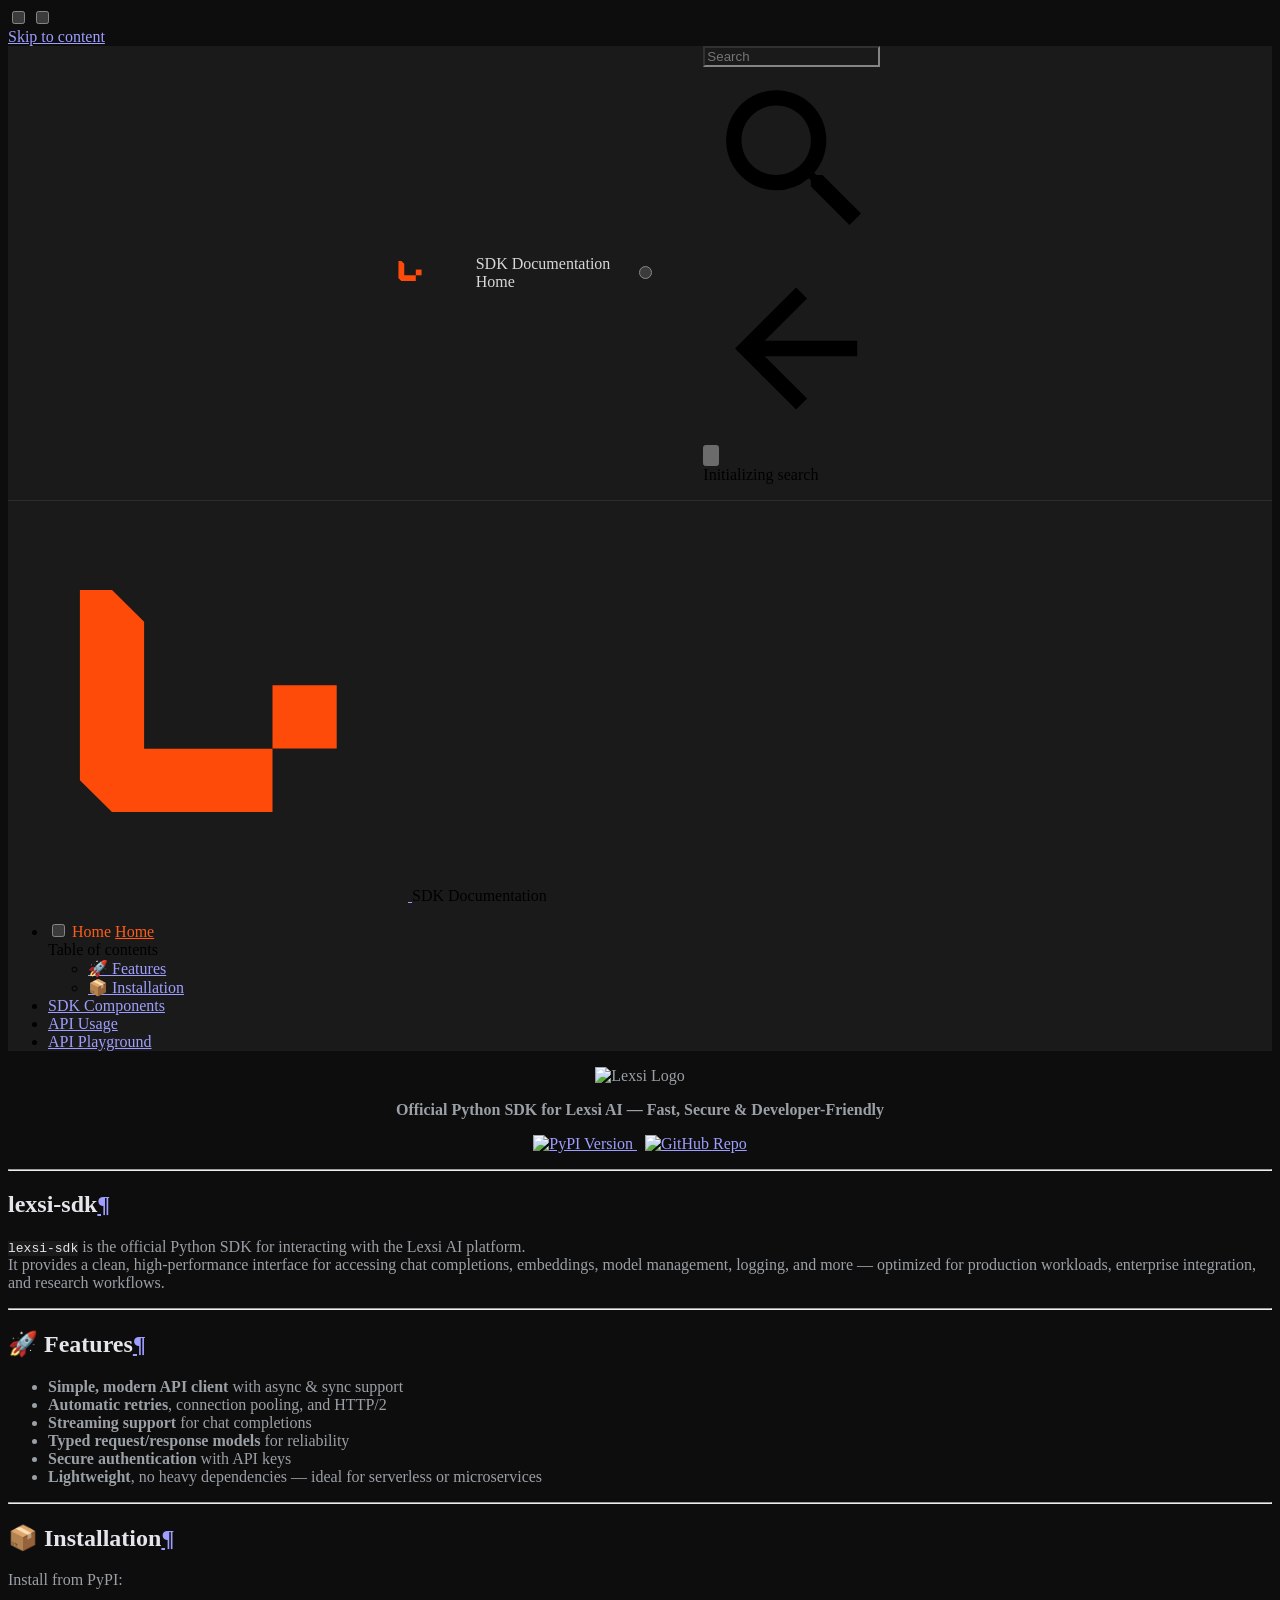
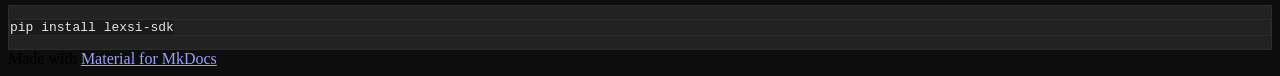
==== index.html @ b09aded4 "deploy: 6aee8a843c825af6dc0a8e0f4535107d113c75fb" ====
<!doctype html>
<html lang="en" class="no-js">
  <head>
    
      <meta charset="utf-8">
      <meta name="viewport" content="width=device-width,initial-scale=1">
      
      
      
        <link rel="canonical" href="https://sdk.lexsi.ai/">
      
      
      
        <link rel="next" href="sdk/">
      
      
        
      
      
      <link rel="icon" href="assets/LexsiLogo.svg">
      <meta name="generator" content="mkdocs-1.6.1, mkdocs-material-9.7.0">
    
    
      
        <title>SDK Documentation</title>
      
    
    
      <link rel="stylesheet" href="assets/stylesheets/main.618322db.min.css">
      
        
        <link rel="stylesheet" href="assets/stylesheets/palette.ab4e12ef.min.css">
      
      


    
    
      
    
    
      
        
        
        <link rel="preconnect" href="https://fonts.gstatic.com" crossorigin>
        <link rel="stylesheet" href="https://fonts.googleapis.com/css?family=Roboto:300,300i,400,400i,700,700i%7CRoboto+Mono:400,400i,700,700i&display=fallback">
        <style>:root{--md-text-font:"Roboto";--md-code-font:"Roboto Mono"}</style>
      
    
    
      <link rel="stylesheet" href="assets/_mkdocstrings.css">
    
      <link rel="stylesheet" href="styles/overrides.css">
    
    <script>__md_scope=new URL(".",location),__md_hash=e=>[...e].reduce(((e,_)=>(e<<5)-e+_.charCodeAt(0)),0),__md_get=(e,_=localStorage,t=__md_scope)=>JSON.parse(_.getItem(t.pathname+"."+e)),__md_set=(e,_,t=localStorage,a=__md_scope)=>{try{t.setItem(a.pathname+"."+e,JSON.stringify(_))}catch(e){}}</script>
    
      

    
    
  </head>
  
  
    
    
      
    
    
    
    
    <body dir="ltr" data-md-color-scheme="slate" data-md-color-primary="custom" data-md-color-accent="custom">
  
    
    <input class="md-toggle" data-md-toggle="drawer" type="checkbox" id="__drawer" autocomplete="off">
    <input class="md-toggle" data-md-toggle="search" type="checkbox" id="__search" autocomplete="off">
    <label class="md-overlay" for="__drawer"></label>
    <div data-md-component="skip">
      
        
        <a href="#lexsi-sdk" class="md-skip">
          Skip to content
        </a>
      
    </div>
    <div data-md-component="announce">
      
    </div>
    
    
      

  

<header class="md-header md-header--shadow" data-md-component="header">
  <nav class="md-header__inner md-grid" aria-label="Header">
    <a href="." title="SDK Documentation" class="md-header__button md-logo" aria-label="SDK Documentation" data-md-component="logo">
      
  <img src="assets/LexsiLogo.svg" alt="logo">

    </a>
    <label class="md-header__button md-icon" for="__drawer">
      
      <svg xmlns="http://www.w3.org/2000/svg" viewBox="0 0 24 24"><path d="M3 6h18v2H3zm0 5h18v2H3zm0 5h18v2H3z"/></svg>
    </label>
    <div class="md-header__title" data-md-component="header-title">
      <div class="md-header__ellipsis">
        <div class="md-header__topic">
          <span class="md-ellipsis">
            SDK Documentation
          </span>
        </div>
        <div class="md-header__topic" data-md-component="header-topic">
          <span class="md-ellipsis">
            
              Home
            
          </span>
        </div>
      </div>
    </div>
    
      
        <form class="md-header__option" data-md-component="palette">
  
    
    
    
    <input class="md-option" data-md-color-media="" data-md-color-scheme="slate" data-md-color-primary="custom" data-md-color-accent="custom"  aria-hidden="true"  type="radio" name="__palette" id="__palette_0">
    
  
</form>
      
    
    
      <script>var palette=__md_get("__palette");if(palette&&palette.color){if("(prefers-color-scheme)"===palette.color.media){var media=matchMedia("(prefers-color-scheme: light)"),input=document.querySelector(media.matches?"[data-md-color-media='(prefers-color-scheme: light)']":"[data-md-color-media='(prefers-color-scheme: dark)']");palette.color.media=input.getAttribute("data-md-color-media"),palette.color.scheme=input.getAttribute("data-md-color-scheme"),palette.color.primary=input.getAttribute("data-md-color-primary"),palette.color.accent=input.getAttribute("data-md-color-accent")}for(var[key,value]of Object.entries(palette.color))document.body.setAttribute("data-md-color-"+key,value)}</script>
    
    
    
      
      
        <label class="md-header__button md-icon" for="__search">
          
          <svg xmlns="http://www.w3.org/2000/svg" viewBox="0 0 24 24"><path d="M9.5 3A6.5 6.5 0 0 1 16 9.5c0 1.61-.59 3.09-1.56 4.23l.27.27h.79l5 5-1.5 1.5-5-5v-.79l-.27-.27A6.52 6.52 0 0 1 9.5 16 6.5 6.5 0 0 1 3 9.5 6.5 6.5 0 0 1 9.5 3m0 2C7 5 5 7 5 9.5S7 14 9.5 14 14 12 14 9.5 12 5 9.5 5"/></svg>
        </label>
        <div class="md-search" data-md-component="search" role="dialog">
  <label class="md-search__overlay" for="__search"></label>
  <div class="md-search__inner" role="search">
    <form class="md-search__form" name="search">
      <input type="text" class="md-search__input" name="query" aria-label="Search" placeholder="Search" autocapitalize="off" autocorrect="off" autocomplete="off" spellcheck="false" data-md-component="search-query" required>
      <label class="md-search__icon md-icon" for="__search">
        
        <svg xmlns="http://www.w3.org/2000/svg" viewBox="0 0 24 24"><path d="M9.5 3A6.5 6.5 0 0 1 16 9.5c0 1.61-.59 3.09-1.56 4.23l.27.27h.79l5 5-1.5 1.5-5-5v-.79l-.27-.27A6.52 6.52 0 0 1 9.5 16 6.5 6.5 0 0 1 3 9.5 6.5 6.5 0 0 1 9.5 3m0 2C7 5 5 7 5 9.5S7 14 9.5 14 14 12 14 9.5 12 5 9.5 5"/></svg>
        
        <svg xmlns="http://www.w3.org/2000/svg" viewBox="0 0 24 24"><path d="M20 11v2H8l5.5 5.5-1.42 1.42L4.16 12l7.92-7.92L13.5 5.5 8 11z"/></svg>
      </label>
      <nav class="md-search__options" aria-label="Search">
        
        <button type="reset" class="md-search__icon md-icon" title="Clear" aria-label="Clear" tabindex="-1">
          
          <svg xmlns="http://www.w3.org/2000/svg" viewBox="0 0 24 24"><path d="M19 6.41 17.59 5 12 10.59 6.41 5 5 6.41 10.59 12 5 17.59 6.41 19 12 13.41 17.59 19 19 17.59 13.41 12z"/></svg>
        </button>
      </nav>
      
    </form>
    <div class="md-search__output">
      <div class="md-search__scrollwrap" tabindex="0" data-md-scrollfix>
        <div class="md-search-result" data-md-component="search-result">
          <div class="md-search-result__meta">
            Initializing search
          </div>
          <ol class="md-search-result__list" role="presentation"></ol>
        </div>
      </div>
    </div>
  </div>
</div>
      
    
    
  </nav>
  
</header>
    
    <div class="md-container" data-md-component="container">
      
      
        
          
        
      
      <main class="md-main" data-md-component="main">
        <div class="md-main__inner md-grid">
          
            
              
              <div class="md-sidebar md-sidebar--primary" data-md-component="sidebar" data-md-type="navigation" >
                <div class="md-sidebar__scrollwrap">
                  <div class="md-sidebar__inner">
                    



  

<nav class="md-nav md-nav--primary md-nav--integrated" aria-label="Navigation" data-md-level="0">
  <label class="md-nav__title" for="__drawer">
    <a href="." title="SDK Documentation" class="md-nav__button md-logo" aria-label="SDK Documentation" data-md-component="logo">
      
  <img src="assets/LexsiLogo.svg" alt="logo">

    </a>
    SDK Documentation
  </label>
  
  <ul class="md-nav__list" data-md-scrollfix>
    
      
      
  
  
    
  
  
  
    <li class="md-nav__item md-nav__item--active">
      
      <input class="md-nav__toggle md-toggle" type="checkbox" id="__toc">
      
      
        
      
      
        <label class="md-nav__link md-nav__link--active" for="__toc">
          
  
  
  <span class="md-ellipsis">
    
  
    Home
  

    
  </span>
  
  

          <span class="md-nav__icon md-icon"></span>
        </label>
      
      <a href="." class="md-nav__link md-nav__link--active">
        
  
  
  <span class="md-ellipsis">
    
  
    Home
  

    
  </span>
  
  

      </a>
      
        

<nav class="md-nav md-nav--secondary" aria-label="Table of contents">
  
  
  
    
  
  
    <label class="md-nav__title" for="__toc">
      <span class="md-nav__icon md-icon"></span>
      Table of contents
    </label>
    <ul class="md-nav__list" data-md-component="toc" data-md-scrollfix>
      
        <li class="md-nav__item">
  <a href="#features" class="md-nav__link">
    <span class="md-ellipsis">
      
        🚀 Features
      
    </span>
  </a>
  
</li>
      
        <li class="md-nav__item">
  <a href="#installation" class="md-nav__link">
    <span class="md-ellipsis">
      
        📦 Installation
      
    </span>
  </a>
  
</li>
      
    </ul>
  
</nav>
      
    </li>
  

    
      
      
  
  
  
  
    <li class="md-nav__item">
      <a href="sdk/" class="md-nav__link">
        
  
  
  <span class="md-ellipsis">
    
  
    SDK Components
  

    
  </span>
  
  

      </a>
    </li>
  

    
      
      
  
  
  
  
    <li class="md-nav__item">
      <a href="api/" class="md-nav__link">
        
  
  
  <span class="md-ellipsis">
    
  
    API Usage
  

    
  </span>
  
  

      </a>
    </li>
  

    
      
      
  
  
  
  
    <li class="md-nav__item">
      <a href="redoc/" class="md-nav__link">
        
  
  
  <span class="md-ellipsis">
    
  
    API Playground
  

    
  </span>
  
  

      </a>
    </li>
  

    
  </ul>
</nav>
                  </div>
                </div>
              </div>
            
            
          
          
            <div class="md-content" data-md-component="content">
              
              <article class="md-content__inner md-typeset">
                
                  



<p align="center">
  <img src="https://console.lexsi.ai/branding/Lexsi%20Logo%20Dark%20Version.png" alt="Lexsi Logo" width="260"/>
</p>

<p align="center">
  <strong>Official Python SDK for Lexsi AI — Fast, Secure & Developer-Friendly</strong>
</p>

<p align="center">
  <a href="https://pypi.org/project/lexsi-sdk/">
    <img src="https://img.shields.io/pypi/v/lexsi-sdk.svg?color=blue&label=PyPI&style=flat-square" alt="PyPI Version">
  </a>
  &nbsp;
  <a href="https://github.com/lexsi-labs/lexsi-sdk">
    <img src="https://img.shields.io/badge/GitHub-Repository-black?style=flat-square&logo=github" alt="GitHub Repo">
  </a>
</p>

<hr />
<h1 id="lexsi-sdk"><strong>lexsi-sdk</strong><a class="headerlink" href="#lexsi-sdk" title="Permanent link">&para;</a></h1>
<p><code>lexsi-sdk</code> is the official Python SDK for interacting with the Lexsi AI platform.<br />
It provides a clean, high-performance interface for accessing chat completions, embeddings, model management, logging, and more — optimized for production workloads, enterprise integration, and research workflows.</p>
<hr />
<h2 id="features">🚀 <strong>Features</strong><a class="headerlink" href="#features" title="Permanent link">&para;</a></h2>
<ul>
<li><strong>Simple, modern API client</strong> with async &amp; sync support  </li>
<li><strong>Automatic retries</strong>, connection pooling, and HTTP/2  </li>
<li><strong>Streaming support</strong> for chat completions  </li>
<li><strong>Typed request/response models</strong> for reliability  </li>
<li><strong>Secure authentication</strong> with API keys  </li>
<li><strong>Lightweight</strong>, no heavy dependencies — ideal for serverless or microservices  </li>
</ul>
<hr />
<h2 id="installation">📦 <strong>Installation</strong><a class="headerlink" href="#installation" title="Permanent link">&para;</a></h2>
<p>Install from PyPI:</p>
<div class="highlight"><pre><span></span><code>pip<span class="w"> </span>install<span class="w"> </span>lexsi-sdk
</code></pre></div>












                
              </article>
            </div>
          
          
<script>var target=document.getElementById(location.hash.slice(1));target&&target.name&&(target.checked=target.name.startsWith("__tabbed_"))</script>
        </div>
        
          <button type="button" class="md-top md-icon" data-md-component="top" hidden>
  
  <svg xmlns="http://www.w3.org/2000/svg" viewBox="0 0 24 24"><path d="M13 20h-2V8l-5.5 5.5-1.42-1.42L12 4.16l7.92 7.92-1.42 1.42L13 8z"/></svg>
  Back to top
</button>
        
      </main>
      
        <footer class="md-footer">
  
  <div class="md-footer-meta md-typeset">
    <div class="md-footer-meta__inner md-grid">
      <div class="md-copyright">
  
  
    Made with
    <a href="https://squidfunk.github.io/mkdocs-material/" target="_blank" rel="noopener">
      Material for MkDocs
    </a>
  
</div>
      
    </div>
  </div>
</footer>
      
    </div>
    <div class="md-dialog" data-md-component="dialog">
      <div class="md-dialog__inner md-typeset"></div>
    </div>
    
    
    
      
      
      <script id="__config" type="application/json">{"annotate": null, "base": ".", "features": ["navigation.top", "navigation.sections", "navigation.expand", "navigation.prune", "navigation.tracking", "toc.integrate", "toc.follow", "content.code.copy"], "search": "assets/javascripts/workers/search.7a47a382.min.js", "tags": null, "translations": {"clipboard.copied": "Copied to clipboard", "clipboard.copy": "Copy to clipboard", "search.result.more.one": "1 more on this page", "search.result.more.other": "# more on this page", "search.result.none": "No matching documents", "search.result.one": "1 matching document", "search.result.other": "# matching documents", "search.result.placeholder": "Type to start searching", "search.result.term.missing": "Missing", "select.version": "Select version"}, "version": null}</script>
    
    
      <script src="assets/javascripts/bundle.e71a0d61.min.js"></script>
      
    
  </body>
</html>
---- assets/stylesheets/main.618322db.min.css ----
@charset "UTF-8";html{-webkit-text-size-adjust:none;-moz-text-size-adjust:none;text-size-adjust:none;box-sizing:border-box}*,:after,:before{box-sizing:inherit}@media (prefers-reduced-motion){*,:after,:before{transition:none!important}}body{margin:0}a,button,input,label{-webkit-tap-highlight-color:transparent}a{color:inherit;text-decoration:none}hr{border:0;box-sizing:initial;display:block;height:.05rem;overflow:visible;padding:0}small{font-size:80%}sub,sup{line-height:1em}img{border-style:none}table{border-collapse:initial;border-spacing:0}td,th{font-weight:400;vertical-align:top}button{background:#0000;border:0;font-family:inherit;font-size:inherit;margin:0;padding:0}input{border:0;outline:none}:root{--md-primary-fg-color:#4051b5;--md-primary-fg-color--light:#5d6cc0;--md-primary-fg-color--dark:#303fa1;--md-primary-bg-color:#fff;--md-primary-bg-color--light:#ffffffb3;--md-accent-fg-color:#526cfe;--md-accent-fg-color--transparent:#526cfe1a;--md-accent-bg-color:#fff;--md-accent-bg-color--light:#ffffffb3}[data-md-color-scheme=default]{color-scheme:light}[data-md-color-scheme=default] img[src$="#gh-dark-mode-only"],[data-md-color-scheme=default] img[src$="#only-dark"]{display:none}:root,[data-md-color-scheme=default]{--md-hue:225deg;--md-default-fg-color:#000000de;--md-default-fg-color--light:#0000008a;--md-default-fg-color--lighter:#00000052;--md-default-fg-color--lightest:#00000012;--md-default-bg-color:#fff;--md-default-bg-color--light:#ffffffb3;--md-default-bg-color--lighter:#ffffff4d;--md-default-bg-color--lightest:#ffffff1f;--md-code-fg-color:#36464e;--md-code-bg-color:#f5f5f5;--md-code-bg-color--light:#f5f5f5b3;--md-code-bg-color--lighter:#f5f5f54d;--md-code-hl-color:#4287ff;--md-code-hl-color--light:#4287ff1a;--md-code-hl-number-color:#d52a2a;--md-code-hl-special-color:#db1457;--md-code-hl-function-color:#a846b9;--md-code-hl-constant-color:#6e59d9;--md-code-hl-keyword-color:#3f6ec6;--md-code-hl-string-color:#1c7d4d;--md-code-hl-name-color:var(--md-code-fg-color);--md-code-hl-operator-color:var(--md-default-fg-color--light);--md-code-hl-punctuation-color:var(--md-default-fg-color--light);--md-code-hl-comment-color:var(--md-default-fg-color--light);--md-code-hl-generic-color:var(--md-default-fg-color--light);--md-code-hl-variable-color:var(--md-default-fg-color--light);--md-typeset-color:var(--md-default-fg-color);--md-typeset-a-color:var(--md-primary-fg-color);--md-typeset-del-color:#f5503d26;--md-typeset-ins-color:#0bd57026;--md-typeset-kbd-color:#fafafa;--md-typeset-kbd-accent-color:#fff;--md-typeset-kbd-border-color:#b8b8b8;--md-typeset-mark-color:#ffff0080;--md-typeset-table-color:#0000001f;--md-typeset-table-color--light:rgba(0,0,0,.035);--md-admonition-fg-color:var(--md-default-fg-color);--md-admonition-bg-color:var(--md-default-bg-color);--md-warning-fg-color:#000000de;--md-warning-bg-color:#ff9;--md-footer-fg-color:#fff;--md-footer-fg-color--light:#ffffffb3;--md-footer-fg-color--lighter:#ffffff73;--md-footer-bg-color:#000000de;--md-footer-bg-color--dark:#00000052;--md-shadow-z1:0 0.2rem 0.5rem #0000000d,0 0 0.05rem #0000001a;--md-shadow-z2:0 0.2rem 0.5rem #0000001a,0 0 0.05rem #00000040;--md-shadow-z3:0 0.2rem 0.5rem #0003,0 0 0.05rem #00000059}.md-icon svg{fill:currentcolor;display:block;height:1.2rem;width:1.2rem}body{-webkit-font-smoothing:antialiased;-moz-osx-font-smoothing:grayscale;--md-text-font-family:var(--md-text-font,_),-apple-system,BlinkMacSystemFont,Helvetica,Arial,sans-serif;--md-code-font-family:var(--md-code-font,_),SFMono-Regular,Consolas,Menlo,monospace}aside,body,input{font-feature-settings:"kern","liga";color:var(--md-typeset-color);font-family:var(--md-text-font-family)}code,kbd,pre{font-feature-settings:"kern";font-family:var(--md-code-font-family)}:root{--md-typeset-table-sort-icon:url('data:image/svg+xml;charset=utf-8,<svg xmlns="http://www.w3.org/2000/svg" viewBox="0 0 24 24"><path d="m18 21-4-4h3V7h-3l4-4 4 4h-3v10h3M2 19v-2h10v2M2 13v-2h7v2M2 7V5h4v2z"/></svg>');--md-typeset-table-sort-icon--asc:url('data:image/svg+xml;charset=utf-8,<svg xmlns="http://www.w3.org/2000/svg" viewBox="0 0 24 24"><path d="M19 17h3l-4 4-4-4h3V3h2M2 17h10v2H2M6 5v2H2V5m0 6h7v2H2z"/></svg>');--md-typeset-table-sort-icon--desc:url('data:image/svg+xml;charset=utf-8,<svg xmlns="http://www.w3.org/2000/svg" viewBox="0 0 24 24"><path d="M19 7h3l-4-4-4 4h3v14h2M2 17h10v2H2M6 5v2H2V5m0 6h7v2H2z"/></svg>')}.md-typeset{-webkit-print-color-adjust:exact;color-adjust:exact;font-size:.8rem;line-height:1.6;overflow-wrap:break-word}@media print{.md-typeset{font-size:.68rem}}.md-typeset blockquote,.md-typeset dl,.md-typeset figure,.md-typeset ol,.md-typeset pre,.md-typeset ul{margin-bottom:1em;margin-top:1em}.md-typeset h1{color:var(--md-default-fg-color--light);font-size:2em;line-height:1.3;margin:0 0 1.25em}.md-typeset h1,.md-typeset h2{font-weight:300;letter-spacing:-.01em}.md-typeset h2{font-size:1.5625em;line-height:1.4;margin:1.6em 0 .64em}.md-typeset h3{font-size:1.25em;font-weight:400;letter-spacing:-.01em;line-height:1.5;margin:1.6em 0 .8em}.md-typeset h2+h3{margin-top:.8em}.md-typeset h4{font-weight:700;letter-spacing:-.01em;margin:1em 0}.md-typeset h5,.md-typeset h6{color:var(--md-default-fg-color--light);font-size:.8em;font-weight:700;letter-spacing:-.01em;margin:1.25em 0}.md-typeset h5{text-transform:uppercase}.md-typeset h5 code{text-transform:none}.md-typeset hr{border-bottom:.05rem solid var(--md-default-fg-color--lightest);display:flow-root;margin:1.5em 0}.md-typeset a{color:var(--md-typeset-a-color);word-break:break-word}.md-typeset a,.md-typeset a:before{transition:color 125ms}.md-typeset a:focus,.md-typeset a:hover{color:var(--md-accent-fg-color)}.md-typeset a:focus code,.md-typeset a:hover code{background-color:var(--md-accent-fg-color--transparent);color:var(--md-accent-fg-color)}.md-typeset a code{color:var(--md-typeset-a-color)}.md-typeset a.focus-visible{outline-color:var(--md-accent-fg-color);outline-offset:.2rem}.md-typeset code,.md-typeset kbd,.md-typeset pre{color:var(--md-code-fg-color);direction:ltr;font-variant-ligatures:none;transition:background-color 125ms}@media print{.md-typeset code,.md-typeset kbd,.md-typeset pre{white-space:pre-wrap}}.md-typeset code{background-color:var(--md-code-bg-color);border-radius:.1rem;-webkit-box-decoration-break:clone;box-decoration-break:clone;font-size:.85em;padding:0 .2941176471em;transition:color 125ms,background-color 125ms;word-break:break-word}.md-typeset code:not(.focus-visible){-webkit-tap-highlight-color:transparent;outline:none}.md-typeset pre{display:flow-root;line-height:1.4;position:relative}.md-typeset pre>code{-webkit-box-decoration-break:slice;box-decoration-break:slice;box-shadow:none;display:block;margin:0;outline-color:var(--md-accent-fg-color);overflow:auto;padding:.7720588235em 1.1764705882em;scrollbar-color:var(--md-default-fg-color--lighter) #0000;scrollbar-width:thin;touch-action:auto;word-break:normal}.md-typeset pre>code:hover{scrollbar-color:var(--md-accent-fg-color) #0000}.md-typeset pre>code::-webkit-scrollbar{height:.2rem;width:.2rem}.md-typeset pre>code::-webkit-scrollbar-thumb{background-color:var(--md-default-fg-color--lighter)}.md-typeset pre>code::-webkit-scrollbar-thumb:hover{background-color:var(--md-accent-fg-color)}.md-typeset kbd{background-color:var(--md-typeset-kbd-color);border-radius:.1rem;box-shadow:0 .1rem 0 .05rem var(--md-typeset-kbd-border-color),0 .1rem 0 var(--md-typeset-kbd-border-color),0 -.1rem .2rem var(--md-typeset-kbd-accent-color) inset;color:var(--md-default-fg-color);display:inline-block;font-size:.75em;padding:0 .6666666667em;vertical-align:text-top;word-break:break-word}.md-typeset mark{background-color:var(--md-typeset-mark-color);-webkit-box-decoration-break:clone;box-decoration-break:clone;color:inherit;word-break:break-word}.md-typeset abbr{cursor:help;text-decoration:none}.md-typeset [data-preview],.md-typeset abbr{border-bottom:.05rem dotted var(--md-default-fg-color--light)}.md-typeset small{opacity:.75}[dir=ltr] .md-typeset sub,[dir=ltr] .md-typeset sup{margin-left:.078125em}[dir=rtl] .md-typeset sub,[dir=rtl] .md-typeset sup{margin-right:.078125em}[dir=ltr] .md-typeset blockquote{padding-left:.6rem}[dir=rtl] .md-typeset blockquote{padding-right:.6rem}[dir=ltr] .md-typeset blockquote{border-left:.2rem solid var(--md-default-fg-color--lighter)}[dir=rtl] .md-typeset blockquote{border-right:.2rem solid var(--md-default-fg-color--lighter)}.md-typeset blockquote{color:var(--md-default-fg-color--light);margin-left:0;margin-right:0}.md-typeset ul{list-style-type:disc}.md-typeset ul[type]{list-style-type:revert-layer}[dir=ltr] .md-typeset ol,[dir=ltr] .md-typeset ul{margin-left:.625em}[dir=rtl] .md-typeset ol,[dir=rtl] .md-typeset ul{margin-right:.625em}.md-typeset ol,.md-typeset ul{padding:0}.md-typeset ol:not([hidden]),.md-typeset ul:not([hidden]){display:flow-root}.md-typeset ol ol,.md-typeset ul ol{list-style-type:lower-alpha}.md-typeset ol ol ol,.md-typeset ul ol ol{list-style-type:lower-roman}.md-typeset ol ol ol ol,.md-typeset ul ol ol ol{list-style-type:upper-alpha}.md-typeset ol ol ol ol ol,.md-typeset ul ol ol ol ol{list-style-type:upper-roman}.md-typeset ol[type],.md-typeset ul[type]{list-style-type:revert-layer}[dir=ltr] .md-typeset ol li,[dir=ltr] .md-typeset ul li{margin-left:1.25em}[dir=rtl] .md-typeset ol li,[dir=rtl] .md-typeset ul li{margin-right:1.25em}.md-typeset ol li,.md-typeset ul li{margin-bottom:.5em}.md-typeset ol li blockquote,.md-typeset ol li p,.md-typeset ul li blockquote,.md-typeset ul li p{margin:.5em 0}.md-typeset ol li:last-child,.md-typeset ul li:last-child{margin-bottom:0}[dir=ltr] .md-typeset ol li ol,[dir=ltr] .md-typeset ol li ul,[dir=ltr] .md-typeset ul li ol,[dir=ltr] .md-typeset ul li ul{margin-left:.625em}[dir=rtl] .md-typeset ol li ol,[dir=rtl] .md-typeset ol li ul,[dir=rtl] .md-typeset ul li ol,[dir=rtl] .md-typeset ul li ul{margin-right:.625em}.md-typeset ol li ol,.md-typeset ol li ul,.md-typeset ul li ol,.md-typeset ul li ul{margin-bottom:.5em;margin-top:.5em}[dir=ltr] .md-typeset dd{margin-left:1.875em}[dir=rtl] .md-typeset dd{margin-right:1.875em}.md-typeset dd{margin-bottom:1.5em;margin-top:1em}.md-typeset img,.md-typeset svg,.md-typeset video{height:auto;max-width:100%}.md-typeset img[align=left]{margin:1em 1em 1em 0}.md-typeset img[align=right]{margin:1em 0 1em 1em}.md-typeset img[align]:only-child{margin-top:0}.md-typeset figure{display:flow-root;margin:1em auto;max-width:100%;text-align:center;width:fit-content}.md-typeset figure img{display:block;margin:0 auto}.md-typeset figcaption{font-style:italic;margin:1em auto;max-width:24rem}.md-typeset iframe{max-width:100%}.md-typeset table:not([class]){background-color:var(--md-default-bg-color);border:.05rem solid var(--md-typeset-table-color);border-radius:.1rem;display:inline-block;font-size:.64rem;max-width:100%;overflow:auto;touch-action:auto}@media print{.md-typeset table:not([class]){display:table}}.md-typeset table:not([class])+*{margin-top:1.5em}.md-typeset table:not([class]) td>:first-child,.md-typeset table:not([class]) th>:first-child{margin-top:0}.md-typeset table:not([class]) td>:last-child,.md-typeset table:not([class]) th>:last-child{margin-bottom:0}.md-typeset table:not([class]) td:not([align]),.md-typeset table:not([class]) th:not([align]){text-align:left}[dir=rtl] .md-typeset table:not([class]) td:not([align]),[dir=rtl] .md-typeset table:not([class]) th:not([align]){text-align:right}.md-typeset table:not([class]) th{font-weight:700;min-width:5rem;padding:.9375em 1.25em;vertical-align:top}.md-typeset table:not([class]) td{border-top:.05rem solid var(--md-typeset-table-color);padding:.9375em 1.25em;vertical-align:top}.md-typeset table:not([class]) tbody tr{transition:background-color 125ms}.md-typeset table:not([class]) tbody tr:hover{background-color:var(--md-typeset-table-color--light);box-shadow:0 .05rem 0 var(--md-default-bg-color) inset}.md-typeset table:not([class]) a{word-break:normal}.md-typeset table th[role=columnheader]{cursor:pointer}[dir=ltr] .md-typeset table th[role=columnheader]:after{margin-left:.5em}[dir=rtl] .md-typeset table th[role=columnheader]:after{margin-right:.5em}.md-typeset table th[role=columnheader]:after{content:"";display:inline-block;height:1.2em;-webkit-mask-image:var(--md-typeset-table-sort-icon);mask-image:var(--md-typeset-table-sort-icon);-webkit-mask-repeat:no-repeat;mask-repeat:no-repeat;-webkit-mask-size:contain;mask-size:contain;transition:background-color 125ms;vertical-align:text-bottom;width:1.2em}.md-typeset table th[role=columnheader]:hover:after{background-color:var(--md-default-fg-color--lighter)}.md-typeset table th[role=columnheader][aria-sort=ascending]:after{background-color:var(--md-default-fg-color--light);-webkit-mask-image:var(--md-typeset-table-sort-icon--asc);mask-image:var(--md-typeset-table-sort-icon--asc)}.md-typeset table th[role=columnheader][aria-sort=descending]:after{background-color:var(--md-default-fg-color--light);-webkit-mask-image:var(--md-typeset-table-sort-icon--desc);mask-image:var(--md-typeset-table-sort-icon--desc)}.md-typeset__scrollwrap{margin:1em -.8rem;overflow-x:auto;touch-action:auto}.md-typeset__table{display:inline-block;margin-bottom:.5em;padding:0 .8rem}@media print{.md-typeset__table{display:block}}html .md-typeset__table table{display:table;margin:0;overflow:hidden;width:100%}@media screen and (max-width:44.984375em){.md-content__inner>pre{margin:1em -.8rem}.md-content__inner>pre code{border-radius:0}}.md-typeset .md-author{border-radius:100%;display:block;flex-shrink:0;height:1.6rem;overflow:hidden;position:relative;transition:color 125ms,transform 125ms;width:1.6rem}.md-typeset .md-author img{display:block}.md-typeset .md-author--more{background:var(--md-default-fg-color--lightest);color:var(--md-default-fg-color--lighter);font-size:.6rem;font-weight:700;line-height:1.6rem;text-align:center}.md-typeset .md-author--long{height:2.4rem;width:2.4rem}.md-typeset a.md-author{transform:scale(1)}.md-typeset a.md-author img{border-radius:100%;filter:grayscale(100%) opacity(75%);transition:filter 125ms}.md-typeset a.md-author:focus,.md-typeset a.md-author:hover{transform:scale(1.1);z-index:1}.md-typeset a.md-author:focus img,.md-typeset a.md-author:hover img{filter:grayscale(0)}.md-banner{background-color:var(--md-footer-bg-color);color:var(--md-footer-fg-color);overflow:auto}@media print{.md-banner{display:none}}.md-banner--warning{background-color:var(--md-warning-bg-color);color:var(--md-warning-fg-color)}.md-banner__inner{font-size:.7rem;margin:.6rem auto;padding:0 .8rem}[dir=ltr] .md-banner__button{float:right}[dir=rtl] .md-banner__button{float:left}.md-banner__button{color:inherit;cursor:pointer;transition:opacity .25s}.no-js .md-banner__button{display:none}.md-banner__button:hover{opacity:.7}html{font-size:125%;height:100%;overflow-x:hidden}@media screen and (min-width:100em){html{font-size:137.5%}}@media screen and (min-width:125em){html{font-size:150%}}body{background-color:var(--md-default-bg-color);display:flex;flex-direction:column;font-size:.5rem;min-height:100%;position:relative;width:100%}@media print{body{display:block}}@media screen and (max-width:59.984375em){body[data-md-scrolllock]{position:fixed}}.md-grid{margin-left:auto;margin-right:auto;max-width:61rem}.md-container{display:flex;flex-direction:column;flex-grow:1}@media print{.md-container{display:block}}.md-main{flex-grow:1}.md-main__inner{display:flex;height:100%;margin-top:1.5rem}.md-ellipsis{overflow:hidden;text-overflow:ellipsis}.md-toggle{display:none}.md-option{height:0;opacity:0;position:absolute;width:0}.md-option:checked+label:not([hidden]){display:block}.md-option.focus-visible+label{outline-color:var(--md-accent-fg-color);outline-style:auto}.md-skip{background-color:var(--md-default-fg-color);border-radius:.1rem;color:var(--md-default-bg-color);font-size:.64rem;margin:.5rem;opacity:0;outline-color:var(--md-accent-fg-color);padding:.3rem .5rem;position:fixed;transform:translateY(.4rem);z-index:-1}.md-skip:focus{opacity:1;transform:translateY(0);transition:transform .25s cubic-bezier(.4,0,.2,1),opacity 175ms 75ms;z-index:10}@page{margin:25mm}:root{--md-clipboard-icon:url('data:image/svg+xml;charset=utf-8,<svg xmlns="http://www.w3.org/2000/svg" viewBox="0 0 24 24"><path d="M19 21H8V7h11m0-2H8a2 2 0 0 0-2 2v14a2 2 0 0 0 2 2h11a2 2 0 0 0 2-2V7a2 2 0 0 0-2-2m-3-4H4a2 2 0 0 0-2 2v14h2V3h12z"/></svg>')}.md-clipboard{border-radius:.1rem;color:var(--md-default-fg-color--lightest);cursor:pointer;height:1.5em;outline-color:var(--md-accent-fg-color);outline-offset:.1rem;transition:color .25s;width:1.5em;z-index:1}@media print{.md-clipboard{display:none}}.md-clipboard:not(.focus-visible){-webkit-tap-highlight-color:transparent;outline:none}:hover>.md-clipboard{color:var(--md-default-fg-color--light)}.md-clipboard:focus,.md-clipboard:hover{color:var(--md-accent-fg-color)}.md-clipboard:after{background-color:currentcolor;content:"";display:block;height:1.125em;margin:0 auto;-webkit-mask-image:var(--md-clipboard-icon);mask-image:var(--md-clipboard-icon);-webkit-mask-position:center;mask-position:center;-webkit-mask-repeat:no-repeat;mask-repeat:no-repeat;-webkit-mask-size:contain;mask-size:contain;width:1.125em}.md-clipboard--inline{cursor:pointer}.md-clipboard--inline code{transition:color .25s,background-color .25s}.md-clipboard--inline:focus code,.md-clipboard--inline:hover code{background-color:var(--md-accent-fg-color--transparent);color:var(--md-accent-fg-color)}:root{--md-code-select-icon:url('data:image/svg+xml;charset=utf-8,<svg xmlns="http://www.w3.org/2000/svg" viewBox="0 0 24 24"><path d="M19 19h-4v2h4c1.1 0 2-.9 2-2v-4h-2m0-12h-4v2h4v4h2V5c0-1.1-.9-2-2-2M5 5h4V3H5c-1.1 0-2 .9-2 2v4h2m0 6H3v4c0 1.1.9 2 2 2h4v-2H5zm2-4h2v2H7zm4 0h2v2h-2zm4 0h2v2h-2zM7 7h2v2H7zm4 0h2v2h-2zm4 0h2v2h-2zm-8 8h2v2H7zm4 0h2v2h-2zm4 0h2v2h-2z"/></svg>');--md-code-copy-icon:url('data:image/svg+xml;charset=utf-8,<svg xmlns="http://www.w3.org/2000/svg" viewBox="0 0 24 24"><path d="M19 21H8V7h11m0-2H8a2 2 0 0 0-2 2v14a2 2 0 0 0 2 2h11a2 2 0 0 0 2-2V7a2 2 0 0 0-2-2m-3-4H4a2 2 0 0 0-2 2v14h2V3h12z"/></svg>')}.md-typeset .md-code__content{display:grid}.md-code__nav{background-color:var(--md-code-bg-color--lighter);border-radius:.1rem;display:flex;gap:.2rem;padding:.2rem;position:absolute;right:.25em;top:.25em;transition:background-color .25s;z-index:1}:hover>.md-code__nav{background-color:var(--md-code-bg-color--light)}.md-code__button{color:var(--md-default-fg-color--lightest);cursor:pointer;display:block;height:1.5em;outline-color:var(--md-accent-fg-color);outline-offset:.1rem;transition:color .25s;width:1.5em}:hover>*>.md-code__button{color:var(--md-default-fg-color--light)}.md-code__button.focus-visible,.md-code__button:hover{color:var(--md-accent-fg-color)}.md-code__button--active{color:var(--md-default-fg-color)!important}.md-code__button:after{background-color:currentcolor;content:"";display:block;height:1.125em;margin:0 auto;-webkit-mask-position:center;mask-position:center;-webkit-mask-repeat:no-repeat;mask-repeat:no-repeat;-webkit-mask-size:contain;mask-size:contain;width:1.125em}.md-code__button[data-md-type=select]:after{-webkit-mask-image:var(--md-code-select-icon);mask-image:var(--md-code-select-icon)}.md-code__button[data-md-type=copy]:after{-webkit-mask-image:var(--md-code-copy-icon);mask-image:var(--md-code-copy-icon)}@keyframes consent{0%{opacity:0;transform:translateY(100%)}to{opacity:1;transform:translateY(0)}}@keyframes overlay{0%{opacity:0}to{opacity:1}}.md-consent__overlay{animation:overlay .25s both;-webkit-backdrop-filter:blur(.1rem);backdrop-filter:blur(.1rem);background-color:#0000008a;height:100%;opacity:1;position:fixed;top:0;width:100%;z-index:5}.md-consent__inner{animation:consent .5s cubic-bezier(.1,.7,.1,1) both;background-color:var(--md-default-bg-color);border:0;border-radius:.1rem;bottom:0;box-shadow:0 0 .2rem #0000001a,0 .2rem .4rem #0003;max-height:100%;overflow:auto;padding:0;position:fixed;width:100%;z-index:5}.md-consent__form{padding:.8rem}.md-consent__settings{display:none;margin:1em 0}input:checked+.md-consent__settings{display:block}.md-consent__controls{margin-bottom:.8rem}.md-typeset .md-consent__controls .md-button{display:inline}@media screen and (max-width:44.984375em){.md-typeset .md-consent__controls .md-button{display:block;margin-top:.4rem;text-align:center;width:100%}}.md-consent label{cursor:pointer}.md-content{flex-grow:1;min-width:0}.md-content__inner{margin:0 .8rem 1.2rem;padding-top:.6rem}@media screen and (min-width:76.25em){[dir=ltr] .md-sidebar--primary:not([hidden])~.md-content>.md-content__inner{margin-left:1.2rem}[dir=ltr] .md-sidebar--secondary:not([hidden])~.md-content>.md-content__inner,[dir=rtl] .md-sidebar--primary:not([hidden])~.md-content>.md-content__inner{margin-right:1.2rem}[dir=rtl] .md-sidebar--secondary:not([hidden])~.md-content>.md-content__inner{margin-left:1.2rem}}.md-content__inner:before{content:"";display:block;height:.4rem}.md-content__inner>:last-child{margin-bottom:0}[dir=ltr] .md-content__button{float:right}[dir=rtl] .md-content__button{float:left}[dir=ltr] .md-content__button{margin-left:.4rem}[dir=rtl] .md-content__button{margin-right:.4rem}.md-content__button{margin:.4rem 0;padding:0}@media print{.md-content__button{display:none}}.md-typeset .md-content__button{color:var(--md-default-fg-color--lighter)}.md-content__button svg{display:inline;vertical-align:top}[dir=rtl] .md-content__button svg{transform:scaleX(-1)}[dir=ltr] .md-dialog{right:.8rem}[dir=rtl] .md-dialog{left:.8rem}.md-dialog{background-color:var(--md-default-fg-color);border-radius:.1rem;bottom:.8rem;box-shadow:var(--md-shadow-z3);min-width:11.1rem;opacity:0;padding:.4rem .6rem;pointer-events:none;position:fixed;transform:translateY(100%);transition:transform 0ms .4s,opacity .4s;z-index:4}@media print{.md-dialog{display:none}}.md-dialog--active{opacity:1;pointer-events:auto;transform:translateY(0);transition:transform .4s cubic-bezier(.075,.85,.175,1),opacity .4s}.md-dialog__inner{color:var(--md-default-bg-color);font-size:.7rem}.md-feedback{margin:2em 0 1em;text-align:center}.md-feedback fieldset{border:none;margin:0;padding:0}.md-feedback__title{font-weight:700;margin:1em auto}.md-feedback__inner{position:relative}.md-feedback__list{display:flex;flex-wrap:wrap;place-content:baseline center;position:relative}.md-feedback__list:hover .md-icon:not(:disabled){color:var(--md-default-fg-color--lighter)}:disabled .md-feedback__list{min-height:1.8rem}.md-feedback__icon{color:var(--md-default-fg-color--light);cursor:pointer;flex-shrink:0;margin:0 .1rem;transition:color 125ms}.md-feedback__icon:not(:disabled).md-icon:hover{color:var(--md-accent-fg-color)}.md-feedback__icon:disabled{color:var(--md-default-fg-color--lightest);pointer-events:none}.md-feedback__note{opacity:0;position:relative;transform:translateY(.4rem);transition:transform .4s cubic-bezier(.1,.7,.1,1),opacity .15s}.md-feedback__note>*{margin:0 auto;max-width:16rem}:disabled .md-feedback__note{opacity:1;transform:translateY(0)}@media print{.md-feedback{display:none}}.md-footer{background-color:var(--md-footer-bg-color);color:var(--md-footer-fg-color)}@media print{.md-footer{display:none}}.md-footer__inner{justify-content:space-between;overflow:auto;padding:.2rem}.md-footer__inner:not([hidden]){display:flex}.md-footer__link{align-items:end;display:flex;flex-grow:0.01;margin-bottom:.4rem;margin-top:1rem;max-width:100%;outline-color:var(--md-accent-fg-color);overflow:hidden;transition:opacity .25s}.md-footer__link:focus,.md-footer__link:hover{opacity:.7}[dir=rtl] .md-footer__link svg{transform:scaleX(-1)}@media screen and (max-width:44.984375em){.md-footer__link--prev{flex-shrink:0}.md-footer__link--prev .md-footer__title{display:none}}[dir=ltr] .md-footer__link--next{margin-left:auto}[dir=rtl] .md-footer__link--next{margin-right:auto}.md-footer__link--next{text-align:right}[dir=rtl] .md-footer__link--next{text-align:left}.md-footer__title{flex-grow:1;font-size:.9rem;margin-bottom:.7rem;max-width:calc(100% - 2.4rem);padding:0 1rem;white-space:nowrap}.md-footer__button{margin:.2rem;padding:.4rem}.md-footer__direction{font-size:.64rem;opacity:.7}.md-footer-meta{background-color:var(--md-footer-bg-color--dark)}.md-footer-meta__inner{display:flex;flex-wrap:wrap;justify-content:space-between;padding:.2rem}html .md-footer-meta.md-typeset a{color:var(--md-footer-fg-color--light)}html .md-footer-meta.md-typeset a:focus,html .md-footer-meta.md-typeset a:hover{color:var(--md-footer-fg-color)}.md-copyright{color:var(--md-footer-fg-color--lighter);font-size:.64rem;margin:auto .6rem;padding:.4rem 0;width:100%}@media screen and (min-width:45em){.md-copyright{width:auto}}.md-copyright__highlight{color:var(--md-footer-fg-color--light)}.md-social{display:inline-flex;gap:.2rem;margin:0 .4rem;padding:.2rem 0 .6rem}@media screen and (min-width:45em){.md-social{padding:.6rem 0}}.md-social__link{display:inline-block;height:1.6rem;text-align:center;width:1.6rem}.md-social__link:before{line-height:1.9}.md-social__link svg{fill:currentcolor;max-height:.8rem;vertical-align:-25%}.md-typeset .md-button{border:.1rem solid;border-radius:.1rem;color:var(--md-primary-fg-color);cursor:pointer;display:inline-block;font-weight:700;padding:.625em 2em;transition:color 125ms,background-color 125ms,border-color 125ms}.md-typeset .md-button--primary{background-color:var(--md-primary-fg-color);border-color:var(--md-primary-fg-color);color:var(--md-primary-bg-color)}.md-typeset .md-button:focus,.md-typeset .md-button:hover{background-color:var(--md-accent-fg-color);border-color:var(--md-accent-fg-color);color:var(--md-accent-bg-color)}[dir=ltr] .md-typeset .md-input{border-top-left-radius:.1rem}[dir=ltr] .md-typeset .md-input,[dir=rtl] .md-typeset .md-input{border-top-right-radius:.1rem}[dir=rtl] .md-typeset .md-input{border-top-left-radius:.1rem}.md-typeset .md-input{border-bottom:.1rem solid var(--md-default-fg-color--lighter);box-shadow:var(--md-shadow-z1);font-size:.8rem;height:1.8rem;padding:0 .6rem;transition:border .25s,box-shadow .25s}.md-typeset .md-input:focus,.md-typeset .md-input:hover{border-bottom-color:var(--md-accent-fg-color);box-shadow:var(--md-shadow-z2)}.md-typeset .md-input--stretch{width:100%}.md-header{background-color:var(--md-primary-fg-color);box-shadow:0 0 .2rem #0000,0 .2rem .4rem #0000;color:var(--md-primary-bg-color);display:block;left:0;position:sticky;right:0;top:0;z-index:4}@media print{.md-header{display:none}}.md-header[hidden]{transform:translateY(-100%);transition:transform .25s cubic-bezier(.8,0,.6,1),box-shadow .25s}.md-header--shadow{box-shadow:0 0 .2rem #0000001a,0 .2rem .4rem #0003;transition:transform .25s cubic-bezier(.1,.7,.1,1),box-shadow .25s}.md-header__inner{align-items:center;display:flex;padding:0 .2rem}.md-header__button{color:currentcolor;cursor:pointer;margin:.2rem;outline-color:var(--md-accent-fg-color);padding:.4rem;position:relative;transition:opacity .25s;vertical-align:middle;z-index:1}.md-header__button:hover{opacity:.7}.md-header__button:not([hidden]){display:inline-block}.md-header__button:not(.focus-visible){-webkit-tap-highlight-color:transparent;outline:none}.md-header__button.md-logo{margin:.2rem;padding:.4rem}@media screen and (max-width:76.234375em){.md-header__button.md-logo{display:none}}.md-header__button.md-logo img,.md-header__button.md-logo svg{fill:currentcolor;display:block;height:1.2rem;width:auto}@media screen and (min-width:60em){.md-header__button[for=__search]{display:none}}.no-js .md-header__button[for=__search]{display:none}[dir=rtl] .md-header__button[for=__search] svg{transform:scaleX(-1)}@media screen and (min-width:76.25em){.md-header__button[for=__drawer]{display:none}}.md-header__topic{display:flex;max-width:100%;position:absolute;transition:transform .4s cubic-bezier(.1,.7,.1,1),opacity .15s;white-space:nowrap}.md-header__topic+.md-header__topic{opacity:0;pointer-events:none;transform:translateX(1.25rem);transition:transform .4s cubic-bezier(1,.7,.1,.1),opacity .15s;z-index:-1}[dir=rtl] .md-header__topic+.md-header__topic{transform:translateX(-1.25rem)}.md-header__topic:first-child{font-weight:700}[dir=ltr] .md-header__title{margin-left:1rem;margin-right:.4rem}[dir=rtl] .md-header__title{margin-left:.4rem;margin-right:1rem}.md-header__title{flex-grow:1;font-size:.9rem;height:2.4rem;line-height:2.4rem}.md-header__title--active .md-header__topic{opacity:0;pointer-events:none;transform:translateX(-1.25rem);transition:transform .4s cubic-bezier(1,.7,.1,.1),opacity .15s;z-index:-1}[dir=rtl] .md-header__title--active .md-header__topic{transform:translateX(1.25rem)}.md-header__title--active .md-header__topic+.md-header__topic{opacity:1;pointer-events:auto;transform:translateX(0);transition:transform .4s cubic-bezier(.1,.7,.1,1),opacity .15s;z-index:0}.md-header__title>.md-header__ellipsis{height:100%;position:relative;width:100%}.md-header__option{display:flex;flex-shrink:0;max-width:100%;transition:max-width 0ms .25s,opacity .25s .25s;white-space:nowrap}[data-md-toggle=search]:checked~.md-header .md-header__option{max-width:0;opacity:0;transition:max-width 0ms,opacity 0ms}.md-header__option>input{bottom:0}.md-header__source{display:none}@media screen and (min-width:60em){[dir=ltr] .md-header__source{margin-left:1rem}[dir=rtl] .md-header__source{margin-right:1rem}.md-header__source{display:block;max-width:11.7rem;width:11.7rem}}@media screen and (min-width:76.25em){[dir=ltr] .md-header__source{margin-left:1.4rem}[dir=rtl] .md-header__source{margin-right:1.4rem}}.md-meta{color:var(--md-default-fg-color--light);font-size:.7rem;line-height:1.3}.md-meta__list{display:inline-flex;flex-wrap:wrap;list-style:none;margin:0;padding:0}.md-meta__item:not(:last-child):after{content:"·";margin-left:.2rem;margin-right:.2rem}.md-meta__link{color:var(--md-typeset-a-color)}.md-meta__link:focus,.md-meta__link:hover{color:var(--md-accent-fg-color)}.md-draft{background-color:#ff1744;border-radius:.125em;color:#fff;display:inline-block;font-weight:700;padding-left:.5714285714em;padding-right:.5714285714em}:root{--md-nav-icon--prev:url('data:image/svg+xml;charset=utf-8,<svg xmlns="http://www.w3.org/2000/svg" viewBox="0 0 24 24"><path d="M20 11v2H8l5.5 5.5-1.42 1.42L4.16 12l7.92-7.92L13.5 5.5 8 11z"/></svg>');--md-nav-icon--next:url('data:image/svg+xml;charset=utf-8,<svg xmlns="http://www.w3.org/2000/svg" viewBox="0 0 24 24"><path d="M8.59 16.58 13.17 12 8.59 7.41 10 6l6 6-6 6z"/></svg>');--md-toc-icon:url('data:image/svg+xml;charset=utf-8,<svg xmlns="http://www.w3.org/2000/svg" viewBox="0 0 24 24"><path d="M3 9h14V7H3zm0 4h14v-2H3zm0 4h14v-2H3zm16 0h2v-2h-2zm0-10v2h2V7zm0 6h2v-2h-2z"/></svg>')}.md-nav{font-size:.7rem;line-height:1.3}.md-nav__title{color:var(--md-default-fg-color--light);display:block;font-weight:700;overflow:hidden;padding:0 .6rem;text-overflow:ellipsis}.md-nav__title .md-nav__button{display:none}.md-nav__title .md-nav__button img{height:100%;width:auto}.md-nav__title .md-nav__button.md-logo img,.md-nav__title .md-nav__button.md-logo svg{fill:currentcolor;display:block;height:2.4rem;max-width:100%;object-fit:contain;width:auto}.md-nav__list{list-style:none;margin:0;padding:0}.md-nav__link{align-items:flex-start;display:flex;gap:.4rem;margin-top:.625em;scroll-snap-align:start;transition:color 125ms}.md-nav__link--passed,.md-nav__link--passed code{color:var(--md-default-fg-color--light)}.md-nav__item .md-nav__link--active,.md-nav__item .md-nav__link--active code{color:var(--md-typeset-a-color)}.md-nav__link .md-ellipsis{position:relative}.md-nav__link .md-ellipsis code{word-break:normal}[dir=ltr] .md-nav__link .md-icon:last-child{margin-left:auto}[dir=rtl] .md-nav__link .md-icon:last-child{margin-right:auto}.md-nav__link .md-typeset{font-size:.7rem;line-height:1.3}.md-nav__link svg{fill:currentcolor;flex-shrink:0;height:1.3em;position:relative}.md-nav__link[for]:focus,.md-nav__link[for]:hover,.md-nav__link[href]:focus,.md-nav__link[href]:hover{color:var(--md-accent-fg-color);cursor:pointer}.md-nav__link[for]:focus code,.md-nav__link[for]:hover code,.md-nav__link[href]:focus code,.md-nav__link[href]:hover code{background-color:var(--md-accent-fg-color--transparent);color:var(--md-accent-fg-color)}.md-nav__link.focus-visible{outline-color:var(--md-accent-fg-color);outline-offset:.2rem}.md-nav--primary .md-nav__link[for=__toc]{display:none}.md-nav--primary .md-nav__link[for=__toc] .md-icon:after{background-color:currentcolor;display:block;height:100%;-webkit-mask-image:var(--md-toc-icon);mask-image:var(--md-toc-icon);width:100%}.md-nav--primary .md-nav__link[for=__toc]~.md-nav{display:none}.md-nav__container>.md-nav__link{margin-top:0}.md-nav__container>.md-nav__link:first-child{flex-grow:1;min-width:0}.md-nav__icon{flex-shrink:0}.md-nav__source{display:none}@media screen and (max-width:76.234375em){.md-nav--primary,.md-nav--primary .md-nav{background-color:var(--md-default-bg-color);display:flex;flex-direction:column;height:100%;left:0;position:absolute;right:0;top:0;z-index:1}.md-nav--primary .md-nav__item,.md-nav--primary .md-nav__title{font-size:.8rem;line-height:1.5}.md-nav--primary .md-nav__title{background-color:var(--md-default-fg-color--lightest);color:var(--md-default-fg-color--light);cursor:pointer;height:5.6rem;line-height:2.4rem;padding:3rem .8rem .2rem;position:relative;white-space:nowrap}[dir=ltr] .md-nav--primary .md-nav__title .md-nav__icon{left:.4rem}[dir=rtl] .md-nav--primary .md-nav__title .md-nav__icon{right:.4rem}.md-nav--primary .md-nav__title .md-nav__icon{display:block;height:1.2rem;margin:.2rem;position:absolute;top:.4rem;width:1.2rem}.md-nav--primary .md-nav__title .md-nav__icon:after{background-color:currentcolor;content:"";display:block;height:100%;-webkit-mask-image:var(--md-nav-icon--prev);mask-image:var(--md-nav-icon--prev);-webkit-mask-position:center;mask-position:center;-webkit-mask-repeat:no-repeat;mask-repeat:no-repeat;-webkit-mask-size:contain;mask-size:contain;width:100%}.md-nav--primary .md-nav__title~.md-nav__list{background-color:var(--md-default-bg-color);box-shadow:0 .05rem 0 var(--md-default-fg-color--lightest) inset;overflow-y:auto;scroll-snap-type:y mandatory;touch-action:pan-y}.md-nav--primary .md-nav__title~.md-nav__list>:first-child{border-top:0}.md-nav--primary .md-nav__title[for=__drawer]{background-color:var(--md-primary-fg-color);color:var(--md-primary-bg-color);font-weight:700}.md-nav--primary .md-nav__title .md-logo{display:block;left:.2rem;margin:.2rem;padding:.4rem;position:absolute;right:.2rem;top:.2rem}.md-nav--primary .md-nav__list{flex:1}.md-nav--primary .md-nav__item{border-top:.05rem solid var(--md-default-fg-color--lightest)}.md-nav--primary .md-nav__item--active>.md-nav__link{color:var(--md-typeset-a-color)}.md-nav--primary .md-nav__item--active>.md-nav__link:focus,.md-nav--primary .md-nav__item--active>.md-nav__link:hover{color:var(--md-accent-fg-color)}.md-nav--primary .md-nav__link{margin-top:0;padding:.6rem .8rem}.md-nav--primary .md-nav__link svg{margin-top:.1em}.md-nav--primary .md-nav__link>.md-nav__link{padding:0}[dir=ltr] .md-nav--primary .md-nav__link .md-nav__icon{margin-right:-.2rem}[dir=rtl] .md-nav--primary .md-nav__link .md-nav__icon{margin-left:-.2rem}.md-nav--primary .md-nav__link .md-nav__icon{font-size:1.2rem;height:1.2rem;width:1.2rem}.md-nav--primary .md-nav__link .md-nav__icon:after{background-color:currentcolor;content:"";display:block;height:100%;-webkit-mask-image:var(--md-nav-icon--next);mask-image:var(--md-nav-icon--next);-webkit-mask-position:center;mask-position:center;-webkit-mask-repeat:no-repeat;mask-repeat:no-repeat;-webkit-mask-size:contain;mask-size:contain;width:100%}[dir=rtl] .md-nav--primary .md-nav__icon:after{transform:scale(-1)}.md-nav--primary .md-nav--secondary .md-nav{background-color:initial;position:static}[dir=ltr] .md-nav--primary .md-nav--secondary .md-nav .md-nav__link{padding-left:1.4rem}[dir=rtl] .md-nav--primary .md-nav--secondary .md-nav .md-nav__link{padding-right:1.4rem}[dir=ltr] .md-nav--primary .md-nav--secondary .md-nav .md-nav .md-nav__link{padding-left:2rem}[dir=rtl] .md-nav--primary .md-nav--secondary .md-nav .md-nav .md-nav__link{padding-right:2rem}[dir=ltr] .md-nav--primary .md-nav--secondary .md-nav .md-nav .md-nav .md-nav__link{padding-left:2.6rem}[dir=rtl] .md-nav--primary .md-nav--secondary .md-nav .md-nav .md-nav .md-nav__link{padding-right:2.6rem}[dir=ltr] .md-nav--primary .md-nav--secondary .md-nav .md-nav .md-nav .md-nav .md-nav__link{padding-left:3.2rem}[dir=rtl] .md-nav--primary .md-nav--secondary .md-nav .md-nav .md-nav .md-nav .md-nav__link{padding-right:3.2rem}.md-nav--secondary{background-color:initial}.md-nav__toggle~.md-nav{display:flex;opacity:0;transform:translateX(100%);transition:transform .25s cubic-bezier(.8,0,.6,1),opacity 125ms 50ms}[dir=rtl] .md-nav__toggle~.md-nav{transform:translateX(-100%)}.md-nav__toggle:checked~.md-nav{opacity:1;transform:translateX(0);transition:transform .25s cubic-bezier(.4,0,.2,1),opacity 125ms 125ms}.md-nav__toggle:checked~.md-nav>.md-nav__list{-webkit-backface-visibility:hidden;backface-visibility:hidden}}@media screen and (max-width:59.984375em){.md-nav--primary .md-nav__link[for=__toc]{display:flex}.md-nav--primary .md-nav__link[for=__toc] .md-icon:after{content:""}.md-nav--primary .md-nav__link[for=__toc]+.md-nav__link{display:none}.md-nav--primary .md-nav__link[for=__toc]~.md-nav{display:flex}.md-nav__source{background-color:var(--md-primary-fg-color--dark);color:var(--md-primary-bg-color);display:block;padding:0 .2rem}}@media screen and (min-width:60em) and (max-width:76.234375em){.md-nav--integrated .md-nav__link[for=__toc]{display:flex}.md-nav--integrated .md-nav__link[for=__toc] .md-icon:after{content:""}.md-nav--integrated .md-nav__link[for=__toc]+.md-nav__link{display:none}.md-nav--integrated .md-nav__link[for=__toc]~.md-nav{display:flex}}@media screen and (min-width:60em){.md-nav{margin-bottom:-.4rem}.md-nav--secondary .md-nav__title{background:var(--md-default-bg-color);box-shadow:0 0 .4rem .4rem var(--md-default-bg-color);position:sticky;top:0;z-index:1}.md-nav--secondary .md-nav__title[for=__toc]{scroll-snap-align:start}.md-nav--secondary .md-nav__title .md-nav__icon{display:none}[dir=ltr] .md-nav--secondary .md-nav__list{padding-left:.6rem}[dir=rtl] .md-nav--secondary .md-nav__list{padding-right:.6rem}.md-nav--secondary .md-nav__list{padding-bottom:.4rem}[dir=ltr] .md-nav--secondary .md-nav__item>.md-nav__link{margin-right:.4rem}[dir=rtl] .md-nav--secondary .md-nav__item>.md-nav__link{margin-left:.4rem}}@media screen and (min-width:76.25em){.md-nav{margin-bottom:-.4rem;transition:max-height .25s cubic-bezier(.86,0,.07,1)}.md-nav--primary .md-nav__title{background:var(--md-default-bg-color);box-shadow:0 0 .4rem .4rem var(--md-default-bg-color);position:sticky;top:0;z-index:1}.md-nav--primary .md-nav__title[for=__drawer]{scroll-snap-align:start}.md-nav--primary .md-nav__title .md-nav__icon{display:none}[dir=ltr] .md-nav--primary .md-nav__list{padding-left:.6rem}[dir=rtl] .md-nav--primary .md-nav__list{padding-right:.6rem}.md-nav--primary .md-nav__list{padding-bottom:.4rem}[dir=ltr] .md-nav--primary .md-nav__item>.md-nav__link{margin-right:.4rem}[dir=rtl] .md-nav--primary .md-nav__item>.md-nav__link{margin-left:.4rem}.md-nav__toggle~.md-nav{display:grid;grid-template-rows:minmax(.4rem,0fr);opacity:0;transition:grid-template-rows .25s cubic-bezier(.86,0,.07,1),opacity .25s,visibility 0ms .25s;visibility:collapse}.md-nav__toggle~.md-nav>.md-nav__list{overflow:hidden}.md-nav__toggle.md-toggle--indeterminate~.md-nav,.md-nav__toggle:checked~.md-nav{grid-template-rows:minmax(.4rem,1fr);opacity:1;transition:grid-template-rows .25s cubic-bezier(.86,0,.07,1),opacity .15s .1s,visibility 0ms;visibility:visible}.md-nav__toggle.md-toggle--indeterminate~.md-nav{transition:none}.md-nav__item--nested>.md-nav>.md-nav__title{display:none}.md-nav__item--section{display:block;margin:1.25em 0}.md-nav__item--section:last-child{margin-bottom:0}.md-nav__item--section>.md-nav__link{font-weight:700}.md-nav__item--section>.md-nav__link[for]{color:var(--md-default-fg-color--light)}.md-nav__item--section>.md-nav__link:not(.md-nav__container){pointer-events:none}.md-nav__item--section>.md-nav__link .md-icon,.md-nav__item--section>.md-nav__link>[for]{display:none}[dir=ltr] .md-nav__item--section>.md-nav{margin-left:-.6rem}[dir=rtl] .md-nav__item--section>.md-nav{margin-right:-.6rem}.md-nav__item--section>.md-nav{display:block;opacity:1;visibility:visible}.md-nav__item--section>.md-nav>.md-nav__list>.md-nav__item{padding:0}.md-nav__icon{border-radius:100%;height:.9rem;transition:background-color .25s;width:.9rem}.md-nav__icon:hover{background-color:var(--md-accent-fg-color--transparent)}.md-nav__icon:after{background-color:currentcolor;border-radius:100%;content:"";display:inline-block;height:100%;-webkit-mask-image:var(--md-nav-icon--next);mask-image:var(--md-nav-icon--next);-webkit-mask-position:center;mask-position:center;-webkit-mask-repeat:no-repeat;mask-repeat:no-repeat;-webkit-mask-size:contain;mask-size:contain;transition:transform .25s;vertical-align:-.1rem;width:100%}[dir=rtl] .md-nav__icon:after{transform:rotate(180deg)}.md-nav__item--nested .md-nav__toggle:checked~.md-nav__link .md-nav__icon:after,.md-nav__item--nested .md-toggle--indeterminate~.md-nav__link .md-nav__icon:after{transform:rotate(90deg)}.md-nav--lifted>.md-nav__list>.md-nav__item,.md-nav--lifted>.md-nav__title{display:none}.md-nav--lifted>.md-nav__list>.md-nav__item--active{display:block}.md-nav--lifted>.md-nav__list>.md-nav__item--active>.md-nav__link{background:var(--md-default-bg-color);box-shadow:0 0 .4rem .4rem var(--md-default-bg-color);margin-top:0;position:sticky;top:0;z-index:1}.md-nav--lifted>.md-nav__list>.md-nav__item--active>.md-nav__link:not(.md-nav__container){pointer-events:none}.md-nav--lifted>.md-nav__list>.md-nav__item--active.md-nav__item--section{margin:0}[dir=ltr] .md-nav--lifted>.md-nav__list>.md-nav__item>.md-nav:not(.md-nav--secondary){margin-left:-.6rem}[dir=rtl] .md-nav--lifted>.md-nav__list>.md-nav__item>.md-nav:not(.md-nav--secondary){margin-right:-.6rem}.md-nav--lifted>.md-nav__list>.md-nav__item>[for]{color:var(--md-default-fg-color--light)}.md-nav--lifted .md-nav[data-md-level="1"]{grid-template-rows:minmax(.4rem,1fr);opacity:1;visibility:visible}[dir=ltr] .md-nav--integrated>.md-nav__list>.md-nav__item--active .md-nav--secondary{border-left:.05rem solid var(--md-primary-fg-color)}[dir=rtl] .md-nav--integrated>.md-nav__list>.md-nav__item--active .md-nav--secondary{border-right:.05rem solid var(--md-primary-fg-color)}.md-nav--integrated>.md-nav__list>.md-nav__item--active .md-nav--secondary{display:block;margin-bottom:1.25em;opacity:1;visibility:visible}.md-nav--integrated>.md-nav__list>.md-nav__item--active .md-nav--secondary>.md-nav__list{overflow:visible;padding-bottom:0}.md-nav--integrated>.md-nav__list>.md-nav__item--active .md-nav--secondary>.md-nav__title{display:none}}.md-pagination{font-size:.8rem;font-weight:700;gap:.4rem}.md-pagination,.md-pagination>*{align-items:center;display:flex;justify-content:center}.md-pagination>*{border-radius:.2rem;height:1.8rem;min-width:1.8rem;text-align:center}.md-pagination__current{background-color:var(--md-default-fg-color--lightest);color:var(--md-default-fg-color--light)}.md-pagination__link{transition:color 125ms,background-color 125ms}.md-pagination__link:focus,.md-pagination__link:hover{background-color:var(--md-accent-fg-color--transparent);color:var(--md-accent-fg-color)}.md-pagination__link:focus svg,.md-pagination__link:hover svg{color:var(--md-accent-fg-color)}.md-pagination__link.focus-visible{outline-color:var(--md-accent-fg-color);outline-offset:.2rem}.md-pagination__link svg{fill:currentcolor;color:var(--md-default-fg-color--lighter);display:block;max-height:100%;width:1.2rem}:root{--md-path-icon:url('data:image/svg+xml;charset=utf-8,<svg xmlns="http://www.w3.org/2000/svg" viewBox="0 0 24 24"><path d="M8.59 16.58 13.17 12 8.59 7.41 10 6l6 6-6 6z"/></svg>')}.md-path{font-size:.7rem;margin:0 .8rem;overflow:auto;padding-top:1.2rem}.md-path:not([hidden]){display:block}@media screen and (min-width:76.25em){.md-path{margin:0 1.2rem}}.md-path__list{align-items:center;display:flex;gap:.2rem;list-style:none;margin:0;padding:0}.md-path__item:not(:first-child){display:inline-flex;gap:.2rem;white-space:nowrap}.md-path__item:not(:first-child):before{background-color:var(--md-default-fg-color--lighter);content:"";display:inline;height:.8rem;-webkit-mask-image:var(--md-path-icon);mask-image:var(--md-path-icon);width:.8rem}.md-path__link{align-items:center;color:var(--md-default-fg-color--light);display:flex}.md-path__link:focus,.md-path__link:hover{color:var(--md-accent-fg-color)}:root{--md-post-pin-icon:url('data:image/svg+xml;charset=utf-8,<svg xmlns="http://www.w3.org/2000/svg" viewBox="0 0 24 24"><path d="M16 12V4h1V2H7v2h1v8l-2 2v2h5.2v6h1.6v-6H18v-2z"/></svg>')}.md-post__back{border-bottom:.05rem solid var(--md-default-fg-color--lightest);margin-bottom:1.2rem;padding-bottom:1.2rem}@media screen and (max-width:76.234375em){.md-post__back{display:none}}[dir=rtl] .md-post__back svg{transform:scaleX(-1)}.md-post__authors{display:flex;flex-direction:column;gap:.6rem;margin:0 .6rem 1.2rem}.md-post .md-post__meta a{transition:color 125ms}.md-post .md-post__meta a:focus,.md-post .md-post__meta a:hover{color:var(--md-accent-fg-color)}.md-post__title{color:var(--md-default-fg-color--light);font-weight:700}.md-post--excerpt{margin-bottom:3.2rem}.md-post--excerpt .md-post__header{align-items:center;display:flex;gap:.6rem;min-height:1.6rem}.md-post--excerpt .md-post__authors{align-items:center;display:inline-flex;flex-direction:row;gap:.2rem;margin:0;min-height:2.4rem}[dir=ltr] .md-post--excerpt .md-post__meta .md-meta__list{margin-right:.4rem}[dir=rtl] .md-post--excerpt .md-post__meta .md-meta__list{margin-left:.4rem}.md-post--excerpt .md-post__content>:first-child{--md-scroll-margin:6rem;margin-top:0}.md-post>.md-nav--secondary{margin:1em 0}.md-pin{background:var(--md-default-fg-color--lightest);border-radius:1rem;margin-top:-.05rem;padding:.2rem}.md-pin:after{background-color:currentcolor;content:"";display:block;height:.6rem;margin:0 auto;-webkit-mask-image:var(--md-post-pin-icon);mask-image:var(--md-post-pin-icon);-webkit-mask-position:center;mask-position:center;-webkit-mask-repeat:no-repeat;mask-repeat:no-repeat;-webkit-mask-size:contain;mask-size:contain;width:.6rem}.md-profile{align-items:center;display:flex;font-size:.7rem;gap:.6rem;line-height:1.4;width:100%}.md-profile__description{flex-grow:1}.md-content--post{display:flex}@media screen and (max-width:76.234375em){.md-content--post{flex-flow:column-reverse}}.md-content--post>.md-content__inner{flex-grow:1;min-width:0}@media screen and (min-width:76.25em){[dir=ltr] .md-content--post>.md-content__inner{margin-left:1.2rem}[dir=rtl] .md-content--post>.md-content__inner{margin-right:1.2rem}}@media screen and (max-width:76.234375em){.md-sidebar.md-sidebar--post{padding:0;position:static;width:100%}.md-sidebar.md-sidebar--post .md-sidebar__scrollwrap{overflow:visible}.md-sidebar.md-sidebar--post .md-sidebar__inner{padding:0}.md-sidebar.md-sidebar--post .md-post__meta{margin-left:.6rem;margin-right:.6rem}.md-sidebar.md-sidebar--post .md-nav__item{border:none;display:inline}.md-sidebar.md-sidebar--post .md-nav__list{display:inline-flex;flex-wrap:wrap;gap:.6rem;padding-bottom:.6rem;padding-top:.6rem}.md-sidebar.md-sidebar--post .md-nav__link{padding:0}.md-sidebar.md-sidebar--post .md-nav{height:auto;margin-bottom:0;position:static}}:root{--md-progress-value:0;--md-progress-delay:400ms}.md-progress{background:var(--md-primary-bg-color);height:.075rem;opacity:min(clamp(0,var(--md-progress-value),1),clamp(0,100 - var(--md-progress-value),1));position:fixed;top:0;transform:scaleX(calc(var(--md-progress-value)*1%));transform-origin:left;transition:transform .5s cubic-bezier(.19,1,.22,1),opacity .25s var(--md-progress-delay);width:100%;z-index:4}:root{--md-search-result-icon:url('data:image/svg+xml;charset=utf-8,<svg xmlns="http://www.w3.org/2000/svg" viewBox="0 0 24 24"><path d="M14 2H6a2 2 0 0 0-2 2v16a2 2 0 0 0 2 2h7c-.41-.25-.8-.56-1.14-.9-.33-.33-.61-.7-.86-1.1H6V4h7v5h5v1.18c.71.16 1.39.43 2 .82V8zm6.31 16.9c1.33-2.11.69-4.9-1.4-6.22-2.11-1.33-4.91-.68-6.22 1.4-1.34 2.11-.69 4.89 1.4 6.22 1.46.93 3.32.93 4.79.02L22 23.39 23.39 22zm-3.81.1a2.5 2.5 0 0 1-2.5-2.5 2.5 2.5 0 0 1 2.5-2.5 2.5 2.5 0 0 1 2.5 2.5 2.5 2.5 0 0 1-2.5 2.5"/></svg>')}.md-search{position:relative}@media screen and (min-width:60em){.md-search{padding:.2rem 0}}.no-js .md-search{display:none}.md-search__overlay{opacity:0;z-index:1}@media screen and (max-width:59.984375em){[dir=ltr] .md-search__overlay{left:-2.2rem}[dir=rtl] .md-search__overlay{right:-2.2rem}.md-search__overlay{background-color:var(--md-default-bg-color);border-radius:1rem;height:2rem;overflow:hidden;pointer-events:none;position:absolute;top:-1rem;transform-origin:center;transition:transform .3s .1s,opacity .2s .2s;width:2rem}[data-md-toggle=search]:checked~.md-header .md-search__overlay{opacity:1;transition:transform .4s,opacity .1s}}@media screen and (min-width:60em){[dir=ltr] .md-search__overlay{left:0}[dir=rtl] .md-search__overlay{right:0}.md-search__overlay{background-color:#0000008a;cursor:pointer;height:0;position:fixed;top:0;transition:width 0ms .25s,height 0ms .25s,opacity .25s;width:0}[data-md-toggle=search]:checked~.md-header .md-search__overlay{height:200vh;opacity:1;transition:width 0ms,height 0ms,opacity .25s;width:100%}}@media screen and (max-width:29.984375em){[data-md-toggle=search]:checked~.md-header .md-search__overlay{transform:scale(45)}}@media screen and (min-width:30em) and (max-width:44.984375em){[data-md-toggle=search]:checked~.md-header .md-search__overlay{transform:scale(60)}}@media screen and (min-width:45em) and (max-width:59.984375em){[data-md-toggle=search]:checked~.md-header .md-search__overlay{transform:scale(75)}}.md-search__inner{-webkit-backface-visibility:hidden;backface-visibility:hidden}@media screen and (max-width:59.984375em){[dir=ltr] .md-search__inner{left:0}[dir=rtl] .md-search__inner{right:0}.md-search__inner{height:0;opacity:0;overflow:hidden;position:fixed;top:0;transform:translateX(5%);transition:width 0ms .3s,height 0ms .3s,transform .15s cubic-bezier(.4,0,.2,1) .15s,opacity .15s .15s;width:0;z-index:2}[dir=rtl] .md-search__inner{transform:translateX(-5%)}[data-md-toggle=search]:checked~.md-header .md-search__inner{height:100%;opacity:1;transform:translateX(0);transition:width 0ms 0ms,height 0ms 0ms,transform .15s cubic-bezier(.1,.7,.1,1) .15s,opacity .15s .15s;width:100%}}@media screen and (min-width:60em){[dir=ltr] .md-search__inner{float:right}[dir=rtl] .md-search__inner{float:left}.md-search__inner{padding:.1rem 0;position:relative;transition:width .25s cubic-bezier(.1,.7,.1,1);width:11.7rem}}@media screen and (min-width:60em) and (max-width:76.234375em){[data-md-toggle=search]:checked~.md-header .md-search__inner{width:23.4rem}}@media screen and (min-width:76.25em){[data-md-toggle=search]:checked~.md-header .md-search__inner{width:34.4rem}}.md-search__form{background-color:var(--md-default-bg-color);box-shadow:0 0 .6rem #0000;height:2.4rem;position:relative;transition:color .25s,background-color .25s;z-index:2}@media screen and (min-width:60em){.md-search__form{background-color:#00000042;border-radius:.1rem;height:1.8rem}.md-search__form:hover{background-color:#ffffff1f}}[data-md-toggle=search]:checked~.md-header .md-search__form{background-color:var(--md-default-bg-color);border-radius:.1rem .1rem 0 0;box-shadow:0 0 .6rem #00000012;color:var(--md-default-fg-color)}[dir=ltr] .md-search__input{padding-left:3.6rem;padding-right:2.2rem}[dir=rtl] .md-search__input{padding-left:2.2rem;padding-right:3.6rem}.md-search__input{background:#0000;font-size:.9rem;height:100%;position:relative;text-overflow:ellipsis;width:100%;z-index:2}.md-search__input::placeholder{transition:color .25s}.md-search__input::placeholder,.md-search__input~.md-search__icon{color:var(--md-default-fg-color--light)}.md-search__input::-ms-clear{display:none}@media screen and (max-width:59.984375em){.md-search__input{font-size:.9rem;height:2.4rem;width:100%}}@media screen and (min-width:60em){[dir=ltr] .md-search__input{padding-left:2.2rem}[dir=rtl] .md-search__input{padding-right:2.2rem}.md-search__input{color:inherit;font-size:.8rem}.md-search__input::placeholder{color:var(--md-primary-bg-color--light)}.md-search__input+.md-search__icon{color:var(--md-primary-bg-color)}[data-md-toggle=search]:checked~.md-header .md-search__input{text-overflow:clip}[data-md-toggle=search]:checked~.md-header .md-search__input+.md-search__icon{color:var(--md-default-fg-color--light)}[data-md-toggle=search]:checked~.md-header .md-search__input::placeholder{color:#0000}}.md-search__icon{cursor:pointer;display:inline-block;height:1.2rem;transition:color .25s,opacity .25s;width:1.2rem}.md-search__icon:hover{opacity:.7}[dir=ltr] .md-search__icon[for=__search]{left:.5rem}[dir=rtl] .md-search__icon[for=__search]{right:.5rem}.md-search__icon[for=__search]{position:absolute;top:.3rem;z-index:2}[dir=rtl] .md-search__icon[for=__search] svg{transform:scaleX(-1)}@media screen and (max-width:59.984375em){[dir=ltr] .md-search__icon[for=__search]{left:.8rem}[dir=rtl] .md-search__icon[for=__search]{right:.8rem}.md-search__icon[for=__search]{top:.6rem}.md-search__icon[for=__search] svg:first-child{display:none}}@media screen and (min-width:60em){.md-search__icon[for=__search]{pointer-events:none}.md-search__icon[for=__search] svg:last-child{display:none}}[dir=ltr] .md-search__options{right:.5rem}[dir=rtl] .md-search__options{left:.5rem}.md-search__options{pointer-events:none;position:absolute;top:.3rem;z-index:2}@media screen and (max-width:59.984375em){[dir=ltr] .md-search__options{right:.8rem}[dir=rtl] .md-search__options{left:.8rem}.md-search__options{top:.6rem}}[dir=ltr] .md-search__options>.md-icon{margin-left:.2rem}[dir=rtl] .md-search__options>.md-icon{margin-right:.2rem}.md-search__options>.md-icon{color:var(--md-default-fg-color--light);opacity:0;transform:scale(.75);transition:transform .15s cubic-bezier(.1,.7,.1,1),opacity .15s}.md-search__options>.md-icon:not(.focus-visible){-webkit-tap-highlight-color:transparent;outline:none}[data-md-toggle=search]:checked~.md-header .md-search__input:valid~.md-search__options>.md-icon{opacity:1;pointer-events:auto;transform:scale(1)}[data-md-toggle=search]:checked~.md-header .md-search__input:valid~.md-search__options>.md-icon:hover{opacity:.7}[dir=ltr] .md-search__suggest{padding-left:3.6rem;padding-right:2.2rem}[dir=rtl] .md-search__suggest{padding-left:2.2rem;padding-right:3.6rem}.md-search__suggest{align-items:center;color:var(--md-default-fg-color--lighter);display:flex;font-size:.9rem;height:100%;opacity:0;position:absolute;top:0;transition:opacity 50ms;white-space:nowrap;width:100%}@media screen and (min-width:60em){[dir=ltr] .md-search__suggest{padding-left:2.2rem}[dir=rtl] .md-search__suggest{padding-right:2.2rem}.md-search__suggest{font-size:.8rem}}[data-md-toggle=search]:checked~.md-header .md-search__suggest{opacity:1;transition:opacity .3s .1s}[dir=ltr] .md-search__output{border-bottom-left-radius:.1rem}[dir=ltr] .md-search__output,[dir=rtl] .md-search__output{border-bottom-right-radius:.1rem}[dir=rtl] .md-search__output{border-bottom-left-radius:.1rem}.md-search__output{overflow:hidden;position:absolute;width:100%;z-index:1}@media screen and (max-width:59.984375em){.md-search__output{bottom:0;top:2.4rem}}@media screen and (min-width:60em){.md-search__output{opacity:0;top:1.9rem;transition:opacity .4s}[data-md-toggle=search]:checked~.md-header .md-search__output{box-shadow:var(--md-shadow-z3);opacity:1}}.md-search__scrollwrap{-webkit-backface-visibility:hidden;backface-visibility:hidden;background-color:var(--md-default-bg-color);height:100%;overflow-y:auto;touch-action:pan-y}@media (-webkit-max-device-pixel-ratio:1),(max-resolution:1dppx){.md-search__scrollwrap{transform:translateZ(0)}}@media screen and (min-width:60em) and (max-width:76.234375em){.md-search__scrollwrap{width:23.4rem}}@media screen and (min-width:76.25em){.md-search__scrollwrap{width:34.4rem}}@media screen and (min-width:60em){.md-search__scrollwrap{max-height:0;scrollbar-color:var(--md-default-fg-color--lighter) #0000;scrollbar-width:thin}[data-md-toggle=search]:checked~.md-header .md-search__scrollwrap{max-height:75vh}.md-search__scrollwrap:hover{scrollbar-color:var(--md-accent-fg-color) #0000}.md-search__scrollwrap::-webkit-scrollbar{height:.2rem;width:.2rem}.md-search__scrollwrap::-webkit-scrollbar-thumb{background-color:var(--md-default-fg-color--lighter)}.md-search__scrollwrap::-webkit-scrollbar-thumb:hover{background-color:var(--md-accent-fg-color)}}.md-search-result{color:var(--md-default-fg-color);word-break:break-word}.md-search-result__meta{background-color:var(--md-default-fg-color--lightest);color:var(--md-default-fg-color--light);font-size:.64rem;line-height:1.8rem;padding:0 .8rem;scroll-snap-align:start}@media screen and (min-width:60em){[dir=ltr] .md-search-result__meta{padding-left:2.2rem}[dir=rtl] .md-search-result__meta{padding-right:2.2rem}}.md-search-result__list{list-style:none;margin:0;padding:0;-webkit-user-select:none;user-select:none}.md-search-result__item{box-shadow:0 -.05rem var(--md-default-fg-color--lightest)}.md-search-result__item:first-child{box-shadow:none}.md-search-result__link{display:block;outline:none;scroll-snap-align:start;transition:background-color .25s}.md-search-result__link:focus,.md-search-result__link:hover{background-color:var(--md-accent-fg-color--transparent)}.md-search-result__link:last-child p:last-child{margin-bottom:.6rem}.md-search-result__more>summary{cursor:pointer;display:block;outline:none;position:sticky;scroll-snap-align:start;top:0;z-index:1}.md-search-result__more>summary::marker{display:none}.md-search-result__more>summary::-webkit-details-marker{display:none}.md-search-result__more>summary>div{color:var(--md-typeset-a-color);font-size:.64rem;padding:.75em .8rem;transition:color .25s,background-color .25s}@media screen and (min-width:60em){[dir=ltr] .md-search-result__more>summary>div{padding-left:2.2rem}[dir=rtl] .md-search-result__more>summary>div{padding-right:2.2rem}}.md-search-result__more>summary:focus>div,.md-search-result__more>summary:hover>div{background-color:var(--md-accent-fg-color--transparent);color:var(--md-accent-fg-color)}.md-search-result__more[open]>summary{background-color:var(--md-default-bg-color)}.md-search-result__article{overflow:hidden;padding:0 .8rem;position:relative}@media screen and (min-width:60em){[dir=ltr] .md-search-result__article{padding-left:2.2rem}[dir=rtl] .md-search-result__article{padding-right:2.2rem}}[dir=ltr] .md-search-result__icon{left:0}[dir=rtl] .md-search-result__icon{right:0}.md-search-result__icon{color:var(--md-default-fg-color--light);height:1.2rem;margin:.5rem;position:absolute;width:1.2rem}@media screen and (max-width:59.984375em){.md-search-result__icon{display:none}}.md-search-result__icon:after{background-color:currentcolor;content:"";display:inline-block;height:100%;-webkit-mask-image:var(--md-search-result-icon);mask-image:var(--md-search-result-icon);-webkit-mask-position:center;mask-position:center;-webkit-mask-repeat:no-repeat;mask-repeat:no-repeat;-webkit-mask-size:contain;mask-size:contain;width:100%}[dir=rtl] .md-search-result__icon:after{transform:scaleX(-1)}.md-search-result .md-typeset{color:var(--md-default-fg-color--light);font-size:.64rem;line-height:1.6}.md-search-result .md-typeset h1{color:var(--md-default-fg-color);font-size:.8rem;font-weight:400;line-height:1.4;margin:.55rem 0}.md-search-result .md-typeset h1 mark{text-decoration:none}.md-search-result .md-typeset h2{color:var(--md-default-fg-color);font-size:.64rem;font-weight:700;line-height:1.6;margin:.5em 0}.md-search-result .md-typeset h2 mark{text-decoration:none}.md-search-result__terms{color:var(--md-default-fg-color);display:block;font-size:.64rem;font-style:italic;margin:.5em 0}.md-search-result mark{background-color:initial;color:var(--md-accent-fg-color);text-decoration:underline}.md-select{position:relative;z-index:1}.md-select__inner{background-color:var(--md-default-bg-color);border-radius:.1rem;box-shadow:var(--md-shadow-z2);color:var(--md-default-fg-color);left:50%;margin-top:.2rem;max-height:0;opacity:0;position:absolute;top:calc(100% - .2rem);transform:translate3d(-50%,.3rem,0);transition:transform .25s 375ms,opacity .25s .25s,max-height 0ms .5s}.md-select:focus-within .md-select__inner,.md-select:hover .md-select__inner{max-height:10rem;opacity:1;transform:translate3d(-50%,0,0);transition:transform .25s cubic-bezier(.1,.7,.1,1),opacity .25s,max-height 0ms}.md-select__inner:after{border-bottom:.2rem solid #0000;border-bottom-color:var(--md-default-bg-color);border-left:.2rem solid #0000;border-right:.2rem solid #0000;border-top:0;content:"";height:0;left:50%;margin-left:-.2rem;margin-top:-.2rem;position:absolute;top:0;width:0}.md-select__list{border-radius:.1rem;font-size:.8rem;list-style-type:none;margin:0;max-height:inherit;overflow:auto;padding:0}.md-select__item{line-height:1.8rem}[dir=ltr] .md-select__link{padding-left:.6rem;padding-right:1.2rem}[dir=rtl] .md-select__link{padding-left:1.2rem;padding-right:.6rem}.md-select__link{cursor:pointer;display:block;outline:none;scroll-snap-align:start;transition:background-color .25s,color .25s;width:100%}.md-select__link:focus,.md-select__link:hover{color:var(--md-accent-fg-color)}.md-select__link:focus{background-color:var(--md-default-fg-color--lightest)}.md-sidebar{align-self:flex-start;flex-shrink:0;padding:1.2rem 0;position:sticky;top:2.4rem;width:12.1rem}@media print{.md-sidebar{display:none}}@media screen and (max-width:76.234375em){[dir=ltr] .md-sidebar--primary{left:-12.1rem}[dir=rtl] .md-sidebar--primary{right:-12.1rem}.md-sidebar--primary{background-color:var(--md-default-bg-color);display:block;height:100%;position:fixed;top:0;transform:translateX(0);transition:transform .25s cubic-bezier(.4,0,.2,1),box-shadow .25s;width:12.1rem;z-index:5}[data-md-toggle=drawer]:checked~.md-container .md-sidebar--primary{box-shadow:var(--md-shadow-z3);transform:translateX(12.1rem)}[dir=rtl] [data-md-toggle=drawer]:checked~.md-container .md-sidebar--primary{transform:translateX(-12.1rem)}.md-sidebar--primary .md-sidebar__scrollwrap{bottom:0;left:0;margin:0;overflow:hidden;position:absolute;right:0;scroll-snap-type:none;top:0}}@media screen and (min-width:76.25em){.md-sidebar{height:0}.no-js .md-sidebar{height:auto}.md-header--lifted~.md-container .md-sidebar{top:4.8rem}}.md-sidebar--secondary{display:none;order:2}@media screen and (min-width:60em){.md-sidebar--secondary{height:0}.no-js .md-sidebar--secondary{height:auto}.md-sidebar--secondary:not([hidden]){display:block}.md-sidebar--secondary .md-sidebar__scrollwrap{touch-action:pan-y}}.md-sidebar__scrollwrap{-webkit-backface-visibility:hidden;backface-visibility:hidden;margin:0 .2rem;overflow-y:auto;scrollbar-color:var(--md-default-fg-color--lighter) #0000}@media screen and (min-width:60em){.md-sidebar__scrollwrap{scrollbar-gutter:stable;scrollbar-width:thin}}.md-sidebar__scrollwrap::-webkit-scrollbar{height:.2rem;width:.2rem}.md-sidebar__scrollwrap:focus-within,.md-sidebar__scrollwrap:hover{scrollbar-color:var(--md-accent-fg-color) #0000}.md-sidebar__scrollwrap:focus-within::-webkit-scrollbar-thumb,.md-sidebar__scrollwrap:hover::-webkit-scrollbar-thumb{background-color:var(--md-default-fg-color--lighter)}.md-sidebar__scrollwrap:focus-within::-webkit-scrollbar-thumb:hover,.md-sidebar__scrollwrap:hover::-webkit-scrollbar-thumb:hover{background-color:var(--md-accent-fg-color)}@supports selector(::-webkit-scrollbar){.md-sidebar__scrollwrap{scrollbar-gutter:auto}[dir=ltr] .md-sidebar__inner{padding-right:calc(100% - 11.5rem)}[dir=rtl] .md-sidebar__inner{padding-left:calc(100% - 11.5rem)}}@media screen and (max-width:76.234375em){.md-overlay{background-color:#0000008a;height:0;opacity:0;position:fixed;top:0;transition:width 0ms .25s,height 0ms .25s,opacity .25s;width:0;z-index:5}[data-md-toggle=drawer]:checked~.md-overlay{height:100%;opacity:1;transition:width 0ms,height 0ms,opacity .25s;width:100%}}@keyframes facts{0%{height:0}to{height:.65rem}}@keyframes fact{0%{opacity:0;transform:translateY(100%)}50%{opacity:0}to{opacity:1;transform:translateY(0)}}:root{--md-source-forks-icon:url('data:image/svg+xml;charset=utf-8,<svg xmlns="http://www.w3.org/2000/svg" viewBox="0 0 16 16"><path d="M5 5.372v.878c0 .414.336.75.75.75h4.5a.75.75 0 0 0 .75-.75v-.878a2.25 2.25 0 1 1 1.5 0v.878a2.25 2.25 0 0 1-2.25 2.25h-1.5v2.128a2.251 2.251 0 1 1-1.5 0V8.5h-1.5A2.25 2.25 0 0 1 3.5 6.25v-.878a2.25 2.25 0 1 1 1.5 0M5 3.25a.75.75 0 1 0-1.5 0 .75.75 0 0 0 1.5 0m6.75.75a.75.75 0 1 0 0-1.5.75.75 0 0 0 0 1.5m-3 8.75a.75.75 0 1 0-1.5 0 .75.75 0 0 0 1.5 0"/></svg>');--md-source-repositories-icon:url('data:image/svg+xml;charset=utf-8,<svg xmlns="http://www.w3.org/2000/svg" viewBox="0 0 16 16"><path d="M2 2.5A2.5 2.5 0 0 1 4.5 0h8.75a.75.75 0 0 1 .75.75v12.5a.75.75 0 0 1-.75.75h-2.5a.75.75 0 0 1 0-1.5h1.75v-2h-8a1 1 0 0 0-.714 1.7.75.75 0 1 1-1.072 1.05A2.5 2.5 0 0 1 2 11.5Zm10.5-1h-8a1 1 0 0 0-1 1v6.708A2.5 2.5 0 0 1 4.5 9h8ZM5 12.25a.25.25 0 0 1 .25-.25h3.5a.25.25 0 0 1 .25.25v3.25a.25.25 0 0 1-.4.2l-1.45-1.087a.25.25 0 0 0-.3 0L5.4 15.7a.25.25 0 0 1-.4-.2Z"/></svg>');--md-source-stars-icon:url('data:image/svg+xml;charset=utf-8,<svg xmlns="http://www.w3.org/2000/svg" viewBox="0 0 16 16"><path d="M8 .25a.75.75 0 0 1 .673.418l1.882 3.815 4.21.612a.75.75 0 0 1 .416 1.279l-3.046 2.97.719 4.192a.751.751 0 0 1-1.088.791L8 12.347l-3.766 1.98a.75.75 0 0 1-1.088-.79l.72-4.194L.818 6.374a.75.75 0 0 1 .416-1.28l4.21-.611L7.327.668A.75.75 0 0 1 8 .25m0 2.445L6.615 5.5a.75.75 0 0 1-.564.41l-3.097.45 2.24 2.184a.75.75 0 0 1 .216.664l-.528 3.084 2.769-1.456a.75.75 0 0 1 .698 0l2.77 1.456-.53-3.084a.75.75 0 0 1 .216-.664l2.24-2.183-3.096-.45a.75.75 0 0 1-.564-.41z"/></svg>');--md-source-version-icon:url('data:image/svg+xml;charset=utf-8,<svg xmlns="http://www.w3.org/2000/svg" viewBox="0 0 16 16"><path d="M1 7.775V2.75C1 1.784 1.784 1 2.75 1h5.025c.464 0 .91.184 1.238.513l6.25 6.25a1.75 1.75 0 0 1 0 2.474l-5.026 5.026a1.75 1.75 0 0 1-2.474 0l-6.25-6.25A1.75 1.75 0 0 1 1 7.775m1.5 0c0 .066.026.13.073.177l6.25 6.25a.25.25 0 0 0 .354 0l5.025-5.025a.25.25 0 0 0 0-.354l-6.25-6.25a.25.25 0 0 0-.177-.073H2.75a.25.25 0 0 0-.25.25ZM6 5a1 1 0 1 1 0 2 1 1 0 0 1 0-2"/></svg>')}.md-source{-webkit-backface-visibility:hidden;backface-visibility:hidden;display:block;font-size:.65rem;line-height:1.2;outline-color:var(--md-accent-fg-color);transition:opacity .25s;white-space:nowrap}.md-source:hover{opacity:.7}.md-source__icon{display:inline-block;height:2.4rem;vertical-align:middle;width:2rem}[dir=ltr] .md-source__icon svg{margin-left:.6rem}[dir=rtl] .md-source__icon svg{margin-right:.6rem}.md-source__icon svg{margin-top:.6rem}[dir=ltr] .md-source__icon+.md-source__repository{padding-left:2rem}[dir=rtl] .md-source__icon+.md-source__repository{padding-right:2rem}[dir=ltr] .md-source__icon+.md-source__repository{margin-left:-2rem}[dir=rtl] .md-source__icon+.md-source__repository{margin-right:-2rem}[dir=ltr] .md-source__repository{margin-left:.6rem}[dir=rtl] .md-source__repository{margin-right:.6rem}.md-source__repository{display:inline-block;max-width:calc(100% - 1.2rem);overflow:hidden;text-overflow:ellipsis;vertical-align:middle}.md-source__facts{display:flex;font-size:.55rem;gap:.4rem;list-style-type:none;margin:.1rem 0 0;opacity:.75;overflow:hidden;padding:0;width:100%}.md-source__repository--active .md-source__facts{animation:facts .25s ease-in}.md-source__fact{overflow:hidden;text-overflow:ellipsis}.md-source__repository--active .md-source__fact{animation:fact .4s ease-out}[dir=ltr] .md-source__fact:before{margin-right:.1rem}[dir=rtl] .md-source__fact:before{margin-left:.1rem}.md-source__fact:before{background-color:currentcolor;content:"";display:inline-block;height:.6rem;-webkit-mask-position:center;mask-position:center;-webkit-mask-repeat:no-repeat;mask-repeat:no-repeat;-webkit-mask-size:contain;mask-size:contain;vertical-align:text-top;width:.6rem}.md-source__fact:nth-child(1n+2){flex-shrink:0}.md-source__fact--version:before{-webkit-mask-image:var(--md-source-version-icon);mask-image:var(--md-source-version-icon)}.md-source__fact--stars:before{-webkit-mask-image:var(--md-source-stars-icon);mask-image:var(--md-source-stars-icon)}.md-source__fact--forks:before{-webkit-mask-image:var(--md-source-forks-icon);mask-image:var(--md-source-forks-icon)}.md-source__fact--repositories:before{-webkit-mask-image:var(--md-source-repositories-icon);mask-image:var(--md-source-repositories-icon)}.md-source-file{margin:1em 0}[dir=ltr] .md-source-file__fact{margin-right:.6rem}[dir=rtl] .md-source-file__fact{margin-left:.6rem}.md-source-file__fact{align-items:center;color:var(--md-default-fg-color--light);display:inline-flex;font-size:.68rem;gap:.3rem}.md-source-file__fact .md-icon{flex-shrink:0;margin-bottom:.05rem}[dir=ltr] .md-source-file__fact .md-author{float:left}[dir=rtl] .md-source-file__fact .md-author{float:right}.md-source-file__fact .md-author{margin-right:.2rem}.md-source-file__fact svg{width:.9rem}:root{--md-status:url('data:image/svg+xml;charset=utf-8,<svg xmlns="http://www.w3.org/2000/svg" viewBox="0 0 24 24"><path d="M11 9h2V7h-2m1 13c-4.41 0-8-3.59-8-8s3.59-8 8-8 8 3.59 8 8-3.59 8-8 8m0-18A10 10 0 0 0 2 12a10 10 0 0 0 10 10 10 10 0 0 0 10-10A10 10 0 0 0 12 2m-1 15h2v-6h-2z"/></svg>');--md-status--new:url('data:image/svg+xml;charset=utf-8,<svg xmlns="http://www.w3.org/2000/svg" viewBox="0 0 24 24"><path d="m23 12-2.44-2.78.34-3.68-3.61-.82-1.89-3.18L12 3 8.6 1.54 6.71 4.72l-3.61.81.34 3.68L1 12l2.44 2.78-.34 3.69 3.61.82 1.89 3.18L12 21l3.4 1.46 1.89-3.18 3.61-.82-.34-3.68zm-10 5h-2v-2h2zm0-4h-2V7h2z"/></svg>');--md-status--deprecated:url('data:image/svg+xml;charset=utf-8,<svg xmlns="http://www.w3.org/2000/svg" viewBox="0 0 24 24"><path d="M9 3v1H4v2h1v13a2 2 0 0 0 2 2h10a2 2 0 0 0 2-2V6h1V4h-5V3zm0 5h2v9H9zm4 0h2v9h-2z"/></svg>');--md-status--encrypted:url('data:image/svg+xml;charset=utf-8,<svg xmlns="http://www.w3.org/2000/svg" viewBox="0 0 24 24"><path d="M12 1 3 5v6c0 5.55 3.84 10.74 9 12 5.16-1.26 9-6.45 9-12V5zm0 6c1.4 0 2.8 1.1 2.8 2.5V11c.6 0 1.2.6 1.2 1.3v3.5c0 .6-.6 1.2-1.3 1.2H9.2c-.6 0-1.2-.6-1.2-1.3v-3.5c0-.6.6-1.2 1.2-1.2V9.5C9.2 8.1 10.6 7 12 7m0 1.2c-.8 0-1.5.5-1.5 1.3V11h3V9.5c0-.8-.7-1.3-1.5-1.3"/></svg>')}.md-status:after{background-color:var(--md-default-fg-color--light);content:"";display:inline-block;height:1.125em;-webkit-mask-image:var(--md-status);mask-image:var(--md-status);-webkit-mask-position:center;mask-position:center;-webkit-mask-repeat:no-repeat;mask-repeat:no-repeat;-webkit-mask-size:contain;mask-size:contain;vertical-align:text-bottom;width:1.125em}.md-status:hover:after{background-color:currentcolor}.md-status--new:after{-webkit-mask-image:var(--md-status--new);mask-image:var(--md-status--new)}.md-status--deprecated:after{-webkit-mask-image:var(--md-status--deprecated);mask-image:var(--md-status--deprecated)}.md-status--encrypted:after{-webkit-mask-image:var(--md-status--encrypted);mask-image:var(--md-status--encrypted)}.md-tabs{background-color:var(--md-primary-fg-color);color:var(--md-primary-bg-color);display:block;line-height:1.3;overflow:auto;width:100%;z-index:3}@media print{.md-tabs{display:none}}@media screen and (max-width:76.234375em){.md-tabs{display:none}}.md-tabs[hidden]{pointer-events:none}[dir=ltr] .md-tabs__list{margin-left:.2rem}[dir=rtl] .md-tabs__list{margin-right:.2rem}.md-tabs__list{contain:content;display:flex;list-style:none;margin:0;overflow:auto;padding:0;scrollbar-width:none;white-space:nowrap}.md-tabs__list::-webkit-scrollbar{display:none}.md-tabs__item{height:2.4rem;padding-left:.6rem;padding-right:.6rem}.md-tabs__item--active .md-tabs__link{color:inherit;opacity:1}.md-tabs__link{-webkit-backface-visibility:hidden;backface-visibility:hidden;display:flex;font-size:.7rem;margin-top:.8rem;opacity:.7;outline-color:var(--md-accent-fg-color);outline-offset:.2rem;transition:transform .4s cubic-bezier(.1,.7,.1,1),opacity .25s}.md-tabs__link:focus,.md-tabs__link:hover{color:inherit;opacity:1}[dir=ltr] .md-tabs__link svg{margin-right:.4rem}[dir=rtl] .md-tabs__link svg{margin-left:.4rem}.md-tabs__link svg{fill:currentcolor;height:1.3em}.md-tabs__item:nth-child(2) .md-tabs__link{transition-delay:20ms}.md-tabs__item:nth-child(3) .md-tabs__link{transition-delay:40ms}.md-tabs__item:nth-child(4) .md-tabs__link{transition-delay:60ms}.md-tabs__item:nth-child(5) .md-tabs__link{transition-delay:80ms}.md-tabs__item:nth-child(6) .md-tabs__link{transition-delay:.1s}.md-tabs__item:nth-child(7) .md-tabs__link{transition-delay:.12s}.md-tabs__item:nth-child(8) .md-tabs__link{transition-delay:.14s}.md-tabs__item:nth-child(9) .md-tabs__link{transition-delay:.16s}.md-tabs__item:nth-child(10) .md-tabs__link{transition-delay:.18s}.md-tabs__item:nth-child(11) .md-tabs__link{transition-delay:.2s}.md-tabs__item:nth-child(12) .md-tabs__link{transition-delay:.22s}.md-tabs__item:nth-child(13) .md-tabs__link{transition-delay:.24s}.md-tabs__item:nth-child(14) .md-tabs__link{transition-delay:.26s}.md-tabs__item:nth-child(15) .md-tabs__link{transition-delay:.28s}.md-tabs__item:nth-child(16) .md-tabs__link{transition-delay:.3s}.md-tabs[hidden] .md-tabs__link{opacity:0;transform:translateY(50%);transition:transform 0ms .1s,opacity .1s}:root{--md-tag-icon:url('data:image/svg+xml;charset=utf-8,<svg xmlns="http://www.w3.org/2000/svg" viewBox="0 0 24 24"><path d="m5.41 21 .71-4h-4l.35-2h4l1.06-6h-4l.35-2h4l.71-4h2l-.71 4h6l.71-4h2l-.71 4h4l-.35 2h-4l-1.06 6h4l-.35 2h-4l-.71 4h-2l.71-4h-6l-.71 4zM9.53 9l-1.06 6h6l1.06-6z"/></svg>')}.md-typeset .md-tags:not([hidden]){display:inline-flex;flex-wrap:wrap;gap:.5em;margin-bottom:.75em;margin-top:-.125em}.md-typeset .md-tag{align-items:center;background:var(--md-default-fg-color--lightest);border-radius:2.4rem;display:inline-flex;font-size:.64rem;font-size:min(.8em,.64rem);font-weight:700;gap:.5em;letter-spacing:normal;line-height:1.6;padding:.3125em .78125em}.md-typeset .md-tag[href]{-webkit-tap-highlight-color:transparent;color:inherit;outline:none;transition:color 125ms,background-color 125ms}.md-typeset .md-tag[href]:focus,.md-typeset .md-tag[href]:hover{background-color:var(--md-accent-fg-color);color:var(--md-accent-bg-color)}[id]>.md-typeset .md-tag{vertical-align:text-top}.md-typeset .md-tag-shadow{opacity:.5}.md-typeset .md-tag-icon:before{background-color:var(--md-default-fg-color--lighter);content:"";display:inline-block;height:1.2em;-webkit-mask-image:var(--md-tag-icon);mask-image:var(--md-tag-icon);-webkit-mask-position:center;mask-position:center;-webkit-mask-repeat:no-repeat;mask-repeat:no-repeat;-webkit-mask-size:contain;mask-size:contain;transition:background-color 125ms;vertical-align:text-bottom;width:1.2em}.md-typeset .md-tag-icon[href]:focus:before,.md-typeset .md-tag-icon[href]:hover:before{background-color:var(--md-accent-bg-color)}@keyframes pulse{0%{transform:scale(.95)}75%{transform:scale(1)}to{transform:scale(.95)}}:root{--md-annotation-bg-icon:url('data:image/svg+xml;charset=utf-8,<svg xmlns="http://www.w3.org/2000/svg" viewBox="0 0 24 24"><path d="M12 2A10 10 0 0 0 2 12a10 10 0 0 0 10 10 10 10 0 0 0 10-10A10 10 0 0 0 12 2"/></svg>');--md-annotation-icon:url('data:image/svg+xml;charset=utf-8,<svg xmlns="http://www.w3.org/2000/svg" viewBox="0 0 24 24"><path d="M17 13h-4v4h-2v-4H7v-2h4V7h2v4h4m-5-9A10 10 0 0 0 2 12a10 10 0 0 0 10 10 10 10 0 0 0 10-10A10 10 0 0 0 12 2"/></svg>')}.md-tooltip{-webkit-backface-visibility:hidden;backface-visibility:hidden;background-color:var(--md-default-bg-color);border-radius:.1rem;box-shadow:var(--md-shadow-z2);color:var(--md-default-fg-color);font-family:var(--md-text-font-family);left:clamp(var(--md-tooltip-0,0rem) + .8rem,var(--md-tooltip-x),100vw + var(--md-tooltip-0,0rem) + .8rem - var(--md-tooltip-width) - 2 * .8rem);max-width:calc(100vw - 1.6rem);opacity:0;position:absolute;top:var(--md-tooltip-y);transform:translateY(-.4rem);transition:transform 0ms .25s,opacity .25s,z-index .25s;width:var(--md-tooltip-width);z-index:0}.md-tooltip--active{opacity:1;transform:translateY(0);transition:transform .25s cubic-bezier(.1,.7,.1,1),opacity .25s,z-index 0ms;z-index:2}.md-tooltip--inline{font-weight:700;-webkit-user-select:none;user-select:none;width:auto}.md-tooltip--inline:not(.md-tooltip--active){transform:translateY(.2rem) scale(.9)}.md-tooltip--inline .md-tooltip__inner{font-size:.5rem;padding:.2rem .4rem}[hidden]+.md-tooltip--inline{display:none}.focus-visible>.md-tooltip,.md-tooltip:target{outline:var(--md-accent-fg-color) auto}.md-tooltip__inner{font-size:.64rem;padding:.8rem}.md-tooltip__inner.md-typeset>:first-child{margin-top:0}.md-tooltip__inner.md-typeset>:last-child{margin-bottom:0}.md-annotation{font-style:normal;font-weight:400;outline:none;text-align:initial;vertical-align:text-bottom;white-space:normal}[dir=rtl] .md-annotation{direction:rtl}code .md-annotation{font-family:var(--md-code-font-family);font-size:inherit}.md-annotation:not([hidden]){display:inline-block;line-height:1.25}.md-annotation__index{border-radius:.01px;cursor:pointer;display:inline-block;margin-left:.4ch;margin-right:.4ch;outline:none;overflow:hidden;position:relative;-webkit-user-select:none;user-select:none;vertical-align:text-top;z-index:0}.md-annotation .md-annotation__index{transition:z-index .25s}@media screen{.md-annotation__index{width:2.2ch}[data-md-visible]>.md-annotation__index{animation:pulse 2s infinite}.md-annotation__index:before{background:var(--md-default-bg-color);-webkit-mask-image:var(--md-annotation-bg-icon);mask-image:var(--md-annotation-bg-icon)}.md-annotation__index:after,.md-annotation__index:before{content:"";height:2.2ch;-webkit-mask-position:center;mask-position:center;-webkit-mask-repeat:no-repeat;mask-repeat:no-repeat;-webkit-mask-size:contain;mask-size:contain;position:absolute;top:-.1ch;width:2.2ch;z-index:-1}.md-annotation__index:after{background-color:var(--md-default-fg-color--lighter);-webkit-mask-image:var(--md-annotation-icon);mask-image:var(--md-annotation-icon);transform:scale(1.0001);transition:background-color .25s,transform .25s}.md-tooltip--active+.md-annotation__index:after{transform:rotate(45deg)}.md-tooltip--active+.md-annotation__index:after,:hover>.md-annotation__index:after{background-color:var(--md-accent-fg-color)}}.md-tooltip--active+.md-annotation__index{animation-play-state:paused;transition-duration:0ms;z-index:2}.md-annotation__index [data-md-annotation-id]{display:inline-block}@media print{.md-annotation__index [data-md-annotation-id]{background:var(--md-default-fg-color--lighter);border-radius:2ch;color:var(--md-default-bg-color);font-weight:700;padding:0 .6ch;white-space:nowrap}.md-annotation__index [data-md-annotation-id]:after{content:attr(data-md-annotation-id)}}.md-typeset .md-annotation-list{counter-reset:annotation;list-style:none!important}.md-typeset .md-annotation-list li{position:relative}[dir=ltr] .md-typeset .md-annotation-list li:before{left:-2.125em}[dir=rtl] .md-typeset .md-annotation-list li:before{right:-2.125em}.md-typeset .md-annotation-list li:before{background:var(--md-default-fg-color--lighter);border-radius:2ch;color:var(--md-default-bg-color);content:counter(annotation);counter-increment:annotation;font-size:.8875em;font-weight:700;height:2ch;line-height:1.25;min-width:2ch;padding:0 .6ch;position:absolute;text-align:center;top:.25em}:root{--md-tooltip-width:20rem;--md-tooltip-tail:0.3rem}.md-tooltip2{-webkit-backface-visibility:hidden;backface-visibility:hidden;color:var(--md-default-fg-color);font-family:var(--md-text-font-family);opacity:0;pointer-events:none;position:absolute;top:calc(var(--md-tooltip-host-y) + var(--md-tooltip-y));transform:translateY(-.4rem);transform-origin:calc(var(--md-tooltip-host-x) + var(--md-tooltip-x)) 0;transition:transform 0ms .25s,opacity .25s,z-index .25s;width:100%;z-index:0}.md-tooltip2:before{border-left:var(--md-tooltip-tail) solid #0000;border-right:var(--md-tooltip-tail) solid #0000;content:"";display:block;left:clamp(1.5 * .8rem,var(--md-tooltip-host-x) + var(--md-tooltip-x) - var(--md-tooltip-tail),100vw - 2 * var(--md-tooltip-tail) - 1.5 * .8rem);position:absolute;z-index:1}.md-tooltip2--top:before{border-top:var(--md-tooltip-tail) solid var(--md-default-bg-color);bottom:calc(var(--md-tooltip-tail)*-1 + .025rem);filter:drop-shadow(0 1px 0 hsla(0,0%,0%,.05))}.md-tooltip2--bottom:before{border-bottom:var(--md-tooltip-tail) solid var(--md-default-bg-color);filter:drop-shadow(0 -1px 0 hsla(0,0%,0%,.05));top:calc(var(--md-tooltip-tail)*-1 + .025rem)}.md-tooltip2--active{opacity:1;transform:translateY(0);transition:transform .4s cubic-bezier(0,1,.5,1),opacity .25s,z-index 0ms;z-index:2}.md-tooltip2__inner{scrollbar-gutter:stable;background-color:var(--md-default-bg-color);border-radius:.1rem;box-shadow:var(--md-shadow-z2);left:clamp(.8rem,var(--md-tooltip-host-x) - .8rem,100vw - var(--md-tooltip-width) - .8rem);max-height:40vh;max-width:calc(100vw - 1.6rem);position:relative;scrollbar-width:thin}.md-tooltip2__inner::-webkit-scrollbar{height:.2rem;width:.2rem}.md-tooltip2__inner::-webkit-scrollbar-thumb{background-color:var(--md-default-fg-color--lighter)}.md-tooltip2__inner::-webkit-scrollbar-thumb:hover{background-color:var(--md-accent-fg-color)}[role=dialog]>.md-tooltip2__inner{font-size:.64rem;overflow:auto;padding:0 .8rem;pointer-events:auto;width:var(--md-tooltip-width)}[role=dialog]>.md-tooltip2__inner:after,[role=dialog]>.md-tooltip2__inner:before{content:"";display:block;height:.8rem;position:sticky;width:100%;z-index:10}[role=dialog]>.md-tooltip2__inner:before{background:linear-gradient(var(--md-default-bg-color),#0000 75%);top:0}[role=dialog]>.md-tooltip2__inner:after{background:linear-gradient(#0000,var(--md-default-bg-color) 75%);bottom:0}[role=tooltip]>.md-tooltip2__inner{font-size:.5rem;font-weight:700;left:clamp(.8rem,var(--md-tooltip-host-x) + var(--md-tooltip-x) - var(--md-tooltip-width)/2,100vw - var(--md-tooltip-width) - .8rem);max-width:min(100vw - 2 * .8rem,400px);padding:.2rem .4rem;-webkit-user-select:none;user-select:none;width:fit-content}.md-tooltip2__inner.md-typeset>:first-child{margin-top:0}.md-tooltip2__inner.md-typeset>:last-child{margin-bottom:0}[dir=ltr] .md-top{margin-left:50%}[dir=rtl] .md-top{margin-right:50%}.md-top{background-color:var(--md-default-bg-color);border-radius:1.6rem;box-shadow:var(--md-shadow-z2);color:var(--md-default-fg-color--light);cursor:pointer;display:block;font-size:.7rem;outline:none;padding:.4rem .8rem;position:fixed;top:3.2rem;transform:translate(-50%);transition:color 125ms,background-color 125ms,transform 125ms cubic-bezier(.4,0,.2,1),opacity 125ms;z-index:2}@media print{.md-top{display:none}}[dir=rtl] .md-top{transform:translate(50%)}.md-top[hidden]{opacity:0;pointer-events:none;transform:translate(-50%,.2rem);transition-duration:0ms}[dir=rtl] .md-top[hidden]{transform:translate(50%,.2rem)}.md-top:focus,.md-top:hover{background-color:var(--md-accent-fg-color);color:var(--md-accent-bg-color)}.md-top svg{display:inline-block;vertical-align:-.5em}@keyframes hoverfix{0%{pointer-events:none}}:root{--md-version-icon:url('data:image/svg+xml;charset=utf-8,<svg xmlns="http://www.w3.org/2000/svg" viewBox="0 0 320 512"><!--! Font Awesome Free 7.1.0 by @fontawesome - https://fontawesome.com License - https://fontawesome.com/license/free (Icons: CC BY 4.0, Fonts: SIL OFL 1.1, Code: MIT License) Copyright 2025 Fonticons, Inc.--><path d="M140.3 376.8c12.6 10.2 31.1 9.5 42.8-2.2l128-128c9.2-9.2 11.9-22.9 6.9-34.9S301.4 192 288.5 192h-256c-12.9 0-24.6 7.8-29.6 19.8s-2.2 25.7 7 34.8l128 128z"/></svg>')}.md-version{flex-shrink:0;font-size:.8rem;height:2.4rem}[dir=ltr] .md-version__current{margin-left:1.4rem;margin-right:.4rem}[dir=rtl] .md-version__current{margin-left:.4rem;margin-right:1.4rem}.md-version__current{color:inherit;cursor:pointer;outline:none;position:relative;top:.05rem}[dir=ltr] .md-version__current:after{margin-left:.4rem}[dir=rtl] .md-version__current:after{margin-right:.4rem}.md-version__current:after{background-color:currentcolor;content:"";display:inline-block;height:.6rem;-webkit-mask-image:var(--md-version-icon);mask-image:var(--md-version-icon);-webkit-mask-position:center;mask-position:center;-webkit-mask-repeat:no-repeat;mask-repeat:no-repeat;-webkit-mask-size:contain;mask-size:contain;width:.4rem}.md-version__alias{margin-left:.3rem;opacity:.7}.md-version__list{background-color:var(--md-default-bg-color);border-radius:.1rem;box-shadow:var(--md-shadow-z2);color:var(--md-default-fg-color);list-style-type:none;margin:.2rem .8rem;max-height:0;opacity:0;overflow:auto;padding:0;position:absolute;scroll-snap-type:y mandatory;top:.15rem;transition:max-height 0ms .5s,opacity .25s .25s;z-index:3}.md-version:focus-within .md-version__list,.md-version:hover .md-version__list{max-height:10rem;opacity:1;transition:max-height 0ms,opacity .25s}@media (hover:none),(pointer:coarse){.md-version:hover .md-version__list{animation:hoverfix .25s forwards}.md-version:focus-within .md-version__list{animation:none}}.md-version__item{line-height:1.8rem}[dir=ltr] .md-version__link{padding-left:.6rem;padding-right:1.2rem}[dir=rtl] .md-version__link{padding-left:1.2rem;padding-right:.6rem}.md-version__link{cursor:pointer;display:block;outline:none;scroll-snap-align:start;transition:color .25s,background-color .25s;white-space:nowrap;width:100%}.md-version__link:focus,.md-version__link:hover{color:var(--md-accent-fg-color)}.md-version__link:focus{background-color:var(--md-default-fg-color--lightest)}:root{--md-admonition-icon--note:url('data:image/svg+xml;charset=utf-8,<svg xmlns="http://www.w3.org/2000/svg" viewBox="0 0 24 24"><path d="M12 2C6.47 2 2 6.47 2 12s4.47 10 10 10 10-4.47 10-10S17.53 2 12 2m3.1 5.07c.14 0 .28.05.4.16l1.27 1.27c.23.22.23.57 0 .78l-1 1-2.05-2.05 1-1c.1-.11.24-.16.38-.16m-1.97 1.74 2.06 2.06-6.06 6.06H7.07v-2.06z"/></svg>');--md-admonition-icon--abstract:url('data:image/svg+xml;charset=utf-8,<svg xmlns="http://www.w3.org/2000/svg" viewBox="0 0 24 24"><path d="M17 9H7V7h10m0 6H7v-2h10m-3 6H7v-2h7M12 3a1 1 0 0 1 1 1 1 1 0 0 1-1 1 1 1 0 0 1-1-1 1 1 0 0 1 1-1m7 0h-4.18C14.4 1.84 13.3 1 12 1s-2.4.84-2.82 2H5a2 2 0 0 0-2 2v14a2 2 0 0 0 2 2h14a2 2 0 0 0 2-2V5a2 2 0 0 0-2-2"/></svg>');--md-admonition-icon--info:url('data:image/svg+xml;charset=utf-8,<svg xmlns="http://www.w3.org/2000/svg" viewBox="0 0 24 24"><path d="M13 9h-2V7h2m0 10h-2v-6h2m-1-9A10 10 0 0 0 2 12a10 10 0 0 0 10 10 10 10 0 0 0 10-10A10 10 0 0 0 12 2"/></svg>');--md-admonition-icon--tip:url('data:image/svg+xml;charset=utf-8,<svg xmlns="http://www.w3.org/2000/svg" viewBox="0 0 24 24"><path d="M17.66 11.2c-.23-.3-.51-.56-.77-.82-.67-.6-1.43-1.03-2.07-1.66C13.33 7.26 13 4.85 13.95 3c-.95.23-1.78.75-2.49 1.32-2.59 2.08-3.61 5.75-2.39 8.9.04.1.08.2.08.33 0 .22-.15.42-.35.5-.23.1-.47.04-.66-.12a.6.6 0 0 1-.14-.17c-1.13-1.43-1.31-3.48-.55-5.12C5.78 10 4.87 12.3 5 14.47c.06.5.12 1 .29 1.5.14.6.41 1.2.71 1.73 1.08 1.73 2.95 2.97 4.96 3.22 2.14.27 4.43-.12 6.07-1.6 1.83-1.66 2.47-4.32 1.53-6.6l-.13-.26c-.21-.46-.77-1.26-.77-1.26m-3.16 6.3c-.28.24-.74.5-1.1.6-1.12.4-2.24-.16-2.9-.82 1.19-.28 1.9-1.16 2.11-2.05.17-.8-.15-1.46-.28-2.23-.12-.74-.1-1.37.17-2.06.19.38.39.76.63 1.06.77 1 1.98 1.44 2.24 2.8.04.14.06.28.06.43.03.82-.33 1.72-.93 2.27"/></svg>');--md-admonition-icon--success:url('data:image/svg+xml;charset=utf-8,<svg xmlns="http://www.w3.org/2000/svg" viewBox="0 0 24 24"><path d="M21 7 9 19l-5.5-5.5 1.41-1.41L9 16.17 19.59 5.59z"/></svg>');--md-admonition-icon--question:url('data:image/svg+xml;charset=utf-8,<svg xmlns="http://www.w3.org/2000/svg" viewBox="0 0 24 24"><path d="m15.07 11.25-.9.92C13.45 12.89 13 13.5 13 15h-2v-.5c0-1.11.45-2.11 1.17-2.83l1.24-1.26c.37-.36.59-.86.59-1.41a2 2 0 0 0-2-2 2 2 0 0 0-2 2H8a4 4 0 0 1 4-4 4 4 0 0 1 4 4 3.2 3.2 0 0 1-.93 2.25M13 19h-2v-2h2M12 2A10 10 0 0 0 2 12a10 10 0 0 0 10 10 10 10 0 0 0 10-10c0-5.53-4.5-10-10-10"/></svg>');--md-admonition-icon--warning:url('data:image/svg+xml;charset=utf-8,<svg xmlns="http://www.w3.org/2000/svg" viewBox="0 0 24 24"><path d="M13 14h-2V9h2m0 9h-2v-2h2M1 21h22L12 2z"/></svg>');--md-admonition-icon--failure:url('data:image/svg+xml;charset=utf-8,<svg xmlns="http://www.w3.org/2000/svg" viewBox="0 0 24 24"><path d="M19 6.41 17.59 5 12 10.59 6.41 5 5 6.41 10.59 12 5 17.59 6.41 19 12 13.41 17.59 19 19 17.59 13.41 12z"/></svg>');--md-admonition-icon--danger:url('data:image/svg+xml;charset=utf-8,<svg xmlns="http://www.w3.org/2000/svg" viewBox="0 0 24 24"><path d="m11.5 20 4.86-9.73H13V4l-5 9.73h3.5zM12 2c2.75 0 5.1 1 7.05 2.95S22 9.25 22 12s-1 5.1-2.95 7.05S14.75 22 12 22s-5.1-1-7.05-2.95S2 14.75 2 12s1-5.1 2.95-7.05S9.25 2 12 2"/></svg>');--md-admonition-icon--bug:url('data:image/svg+xml;charset=utf-8,<svg xmlns="http://www.w3.org/2000/svg" viewBox="0 0 24 24"><path d="M11 13h2v1h-2zm10-8v6c0 5.5-3.8 10.7-9 12-5.2-1.3-9-6.5-9-12V5l9-4zm-4 5h-2.2c-.2-.6-.6-1.1-1.1-1.5l1.2-1.2-.7-.7L12.8 8H12c-.2 0-.5 0-.7.1L9.9 6.6l-.8.8 1.2 1.2c-.5.3-.9.8-1.1 1.4H7v1h2v1H7v1h2v1H7v1h2.2c.4 1.2 1.5 2 2.8 2s2.4-.8 2.8-2H17v-1h-2v-1h2v-1h-2v-1h2zm-6 2h2v-1h-2z"/></svg>');--md-admonition-icon--example:url('data:image/svg+xml;charset=utf-8,<svg xmlns="http://www.w3.org/2000/svg" viewBox="0 0 24 24"><path d="M7 2v2h1v14a4 4 0 0 0 4 4 4 4 0 0 0 4-4V4h1V2zm4 14c-.6 0-1-.4-1-1s.4-1 1-1 1 .4 1 1-.4 1-1 1m2-4c-.6 0-1-.4-1-1s.4-1 1-1 1 .4 1 1-.4 1-1 1m1-5h-4V4h4z"/></svg>');--md-admonition-icon--quote:url('data:image/svg+xml;charset=utf-8,<svg xmlns="http://www.w3.org/2000/svg" viewBox="0 0 24 24"><path d="M14 17h3l2-4V7h-6v6h3M6 17h3l2-4V7H5v6h3z"/></svg>')}.md-typeset .admonition,.md-typeset details{background-color:var(--md-admonition-bg-color);border:.075rem solid #448aff;border-radius:.2rem;box-shadow:var(--md-shadow-z1);color:var(--md-admonition-fg-color);display:flow-root;font-size:.64rem;margin:1.5625em 0;padding:0 .6rem;page-break-inside:avoid;transition:box-shadow 125ms}@media print{.md-typeset .admonition,.md-typeset details{box-shadow:none}}.md-typeset .admonition:focus-within,.md-typeset details:focus-within{box-shadow:0 0 0 .2rem #448aff1a}.md-typeset .admonition>*,.md-typeset details>*{box-sizing:border-box}.md-typeset .admonition .admonition,.md-typeset .admonition details,.md-typeset details .admonition,.md-typeset details details{margin-bottom:1em;margin-top:1em}.md-typeset .admonition .md-typeset__scrollwrap,.md-typeset details .md-typeset__scrollwrap{margin:1em -.6rem}.md-typeset .admonition .md-typeset__table,.md-typeset details .md-typeset__table{padding:0 .6rem}.md-typeset .admonition>.tabbed-set:only-child,.md-typeset details>.tabbed-set:only-child{margin-top:0}html .md-typeset .admonition>:last-child,html .md-typeset details>:last-child{margin-bottom:.6rem}[dir=ltr] .md-typeset .admonition-title,[dir=ltr] .md-typeset summary{padding-left:2rem;padding-right:.6rem}[dir=rtl] .md-typeset .admonition-title,[dir=rtl] .md-typeset summary{padding-left:.6rem;padding-right:2rem}[dir=ltr] .md-typeset .admonition-title,[dir=ltr] .md-typeset summary{border-left-width:.2rem}[dir=rtl] .md-typeset .admonition-title,[dir=rtl] .md-typeset summary{border-right-width:.2rem}[dir=ltr] .md-typeset .admonition-title,[dir=ltr] .md-typeset summary{border-top-left-radius:.1rem}[dir=ltr] .md-typeset .admonition-title,[dir=ltr] .md-typeset summary,[dir=rtl] .md-typeset .admonition-title,[dir=rtl] .md-typeset summary{border-top-right-radius:.1rem}[dir=rtl] .md-typeset .admonition-title,[dir=rtl] .md-typeset summary{border-top-left-radius:.1rem}.md-typeset .admonition-title,.md-typeset summary{background-color:#448aff1a;border:none;font-weight:700;margin:0 -.6rem;padding-bottom:.4rem;padding-top:.4rem;position:relative}html .md-typeset .admonition-title:last-child,html .md-typeset summary:last-child{margin-bottom:0}[dir=ltr] .md-typeset .admonition-title:before,[dir=ltr] .md-typeset summary:before{left:.6rem}[dir=rtl] .md-typeset .admonition-title:before,[dir=rtl] .md-typeset summary:before{right:.6rem}.md-typeset .admonition-title:before,.md-typeset summary:before{background-color:#448aff;content:"";height:1rem;-webkit-mask-image:var(--md-admonition-icon--note);mask-image:var(--md-admonition-icon--note);-webkit-mask-position:center;mask-position:center;-webkit-mask-repeat:no-repeat;mask-repeat:no-repeat;-webkit-mask-size:contain;mask-size:contain;position:absolute;top:.625em;width:1rem}.md-typeset .admonition-title code,.md-typeset summary code{box-shadow:0 0 0 .05rem var(--md-default-fg-color--lightest)}.md-typeset .admonition.note,.md-typeset details.note{border-color:#448aff}.md-typeset .admonition.note:focus-within,.md-typeset details.note:focus-within{box-shadow:0 0 0 .2rem #448aff1a}.md-typeset .note>.admonition-title,.md-typeset .note>summary{background-color:#448aff1a}.md-typeset .note>.admonition-title:before,.md-typeset .note>summary:before{background-color:#448aff;-webkit-mask-image:var(--md-admonition-icon--note);mask-image:var(--md-admonition-icon--note)}.md-typeset .note>.admonition-title:after,.md-typeset .note>summary:after{color:#448aff}.md-typeset .admonition.abstract,.md-typeset details.abstract{border-color:#00b0ff}.md-typeset .admonition.abstract:focus-within,.md-typeset details.abstract:focus-within{box-shadow:0 0 0 .2rem #00b0ff1a}.md-typeset .abstract>.admonition-title,.md-typeset .abstract>summary{background-color:#00b0ff1a}.md-typeset .abstract>.admonition-title:before,.md-typeset .abstract>summary:before{background-color:#00b0ff;-webkit-mask-image:var(--md-admonition-icon--abstract);mask-image:var(--md-admonition-icon--abstract)}.md-typeset .abstract>.admonition-title:after,.md-typeset .abstract>summary:after{color:#00b0ff}.md-typeset .admonition.info,.md-typeset details.info{border-color:#00b8d4}.md-typeset .admonition.info:focus-within,.md-typeset details.info:focus-within{box-shadow:0 0 0 .2rem #00b8d41a}.md-typeset .info>.admonition-title,.md-typeset .info>summary{background-color:#00b8d41a}.md-typeset .info>.admonition-title:before,.md-typeset .info>summary:before{background-color:#00b8d4;-webkit-mask-image:var(--md-admonition-icon--info);mask-image:var(--md-admonition-icon--info)}.md-typeset .info>.admonition-title:after,.md-typeset .info>summary:after{color:#00b8d4}.md-typeset .admonition.tip,.md-typeset details.tip{border-color:#00bfa5}.md-typeset .admonition.tip:focus-within,.md-typeset details.tip:focus-within{box-shadow:0 0 0 .2rem #00bfa51a}.md-typeset .tip>.admonition-title,.md-typeset .tip>summary{background-color:#00bfa51a}.md-typeset .tip>.admonition-title:before,.md-typeset .tip>summary:before{background-color:#00bfa5;-webkit-mask-image:var(--md-admonition-icon--tip);mask-image:var(--md-admonition-icon--tip)}.md-typeset .tip>.admonition-title:after,.md-typeset .tip>summary:after{color:#00bfa5}.md-typeset .admonition.success,.md-typeset details.success{border-color:#00c853}.md-typeset .admonition.success:focus-within,.md-typeset details.success:focus-within{box-shadow:0 0 0 .2rem #00c8531a}.md-typeset .success>.admonition-title,.md-typeset .success>summary{background-color:#00c8531a}.md-typeset .success>.admonition-title:before,.md-typeset .success>summary:before{background-color:#00c853;-webkit-mask-image:var(--md-admonition-icon--success);mask-image:var(--md-admonition-icon--success)}.md-typeset .success>.admonition-title:after,.md-typeset .success>summary:after{color:#00c853}.md-typeset .admonition.question,.md-typeset details.question{border-color:#64dd17}.md-typeset .admonition.question:focus-within,.md-typeset details.question:focus-within{box-shadow:0 0 0 .2rem #64dd171a}.md-typeset .question>.admonition-title,.md-typeset .question>summary{background-color:#64dd171a}.md-typeset .question>.admonition-title:before,.md-typeset .question>summary:before{background-color:#64dd17;-webkit-mask-image:var(--md-admonition-icon--question);mask-image:var(--md-admonition-icon--question)}.md-typeset .question>.admonition-title:after,.md-typeset .question>summary:after{color:#64dd17}.md-typeset .admonition.warning,.md-typeset details.warning{border-color:#ff9100}.md-typeset .admonition.warning:focus-within,.md-typeset details.warning:focus-within{box-shadow:0 0 0 .2rem #ff91001a}.md-typeset .warning>.admonition-title,.md-typeset .warning>summary{background-color:#ff91001a}.md-typeset .warning>.admonition-title:before,.md-typeset .warning>summary:before{background-color:#ff9100;-webkit-mask-image:var(--md-admonition-icon--warning);mask-image:var(--md-admonition-icon--warning)}.md-typeset .warning>.admonition-title:after,.md-typeset .warning>summary:after{color:#ff9100}.md-typeset .admonition.failure,.md-typeset details.failure{border-color:#ff5252}.md-typeset .admonition.failure:focus-within,.md-typeset details.failure:focus-within{box-shadow:0 0 0 .2rem #ff52521a}.md-typeset .failure>.admonition-title,.md-typeset .failure>summary{background-color:#ff52521a}.md-typeset .failure>.admonition-title:before,.md-typeset .failure>summary:before{background-color:#ff5252;-webkit-mask-image:var(--md-admonition-icon--failure);mask-image:var(--md-admonition-icon--failure)}.md-typeset .failure>.admonition-title:after,.md-typeset .failure>summary:after{color:#ff5252}.md-typeset .admonition.danger,.md-typeset details.danger{border-color:#ff1744}.md-typeset .admonition.danger:focus-within,.md-typeset details.danger:focus-within{box-shadow:0 0 0 .2rem #ff17441a}.md-typeset .danger>.admonition-title,.md-typeset .danger>summary{background-color:#ff17441a}.md-typeset .danger>.admonition-title:before,.md-typeset .danger>summary:before{background-color:#ff1744;-webkit-mask-image:var(--md-admonition-icon--danger);mask-image:var(--md-admonition-icon--danger)}.md-typeset .danger>.admonition-title:after,.md-typeset .danger>summary:after{color:#ff1744}.md-typeset .admonition.bug,.md-typeset details.bug{border-color:#f50057}.md-typeset .admonition.bug:focus-within,.md-typeset details.bug:focus-within{box-shadow:0 0 0 .2rem #f500571a}.md-typeset .bug>.admonition-title,.md-typeset .bug>summary{background-color:#f500571a}.md-typeset .bug>.admonition-title:before,.md-typeset .bug>summary:before{background-color:#f50057;-webkit-mask-image:var(--md-admonition-icon--bug);mask-image:var(--md-admonition-icon--bug)}.md-typeset .bug>.admonition-title:after,.md-typeset .bug>summary:after{color:#f50057}.md-typeset .admonition.example,.md-typeset details.example{border-color:#7c4dff}.md-typeset .admonition.example:focus-within,.md-typeset details.example:focus-within{box-shadow:0 0 0 .2rem #7c4dff1a}.md-typeset .example>.admonition-title,.md-typeset .example>summary{background-color:#7c4dff1a}.md-typeset .example>.admonition-title:before,.md-typeset .example>summary:before{background-color:#7c4dff;-webkit-mask-image:var(--md-admonition-icon--example);mask-image:var(--md-admonition-icon--example)}.md-typeset .example>.admonition-title:after,.md-typeset .example>summary:after{color:#7c4dff}.md-typeset .admonition.quote,.md-typeset details.quote{border-color:#9e9e9e}.md-typeset .admonition.quote:focus-within,.md-typeset details.quote:focus-within{box-shadow:0 0 0 .2rem #9e9e9e1a}.md-typeset .quote>.admonition-title,.md-typeset .quote>summary{background-color:#9e9e9e1a}.md-typeset .quote>.admonition-title:before,.md-typeset .quote>summary:before{background-color:#9e9e9e;-webkit-mask-image:var(--md-admonition-icon--quote);mask-image:var(--md-admonition-icon--quote)}.md-typeset .quote>.admonition-title:after,.md-typeset .quote>summary:after{color:#9e9e9e}:root{--md-footnotes-icon:url('data:image/svg+xml;charset=utf-8,<svg xmlns="http://www.w3.org/2000/svg" viewBox="0 0 24 24"><path d="M19 7v4H5.83l3.58-3.59L8 6l-6 6 6 6 1.41-1.42L5.83 13H21V7z"/></svg>')}.md-typeset .footnote{color:var(--md-default-fg-color--light);font-size:.64rem}[dir=ltr] .md-typeset .footnote>ol{margin-left:0}[dir=rtl] .md-typeset .footnote>ol{margin-right:0}.md-typeset .footnote>ol>li{transition:color 125ms}.md-typeset .footnote>ol>li:target{color:var(--md-default-fg-color)}.md-typeset .footnote>ol>li:focus-within .footnote-backref{opacity:1;transform:translateX(0);transition:none}.md-typeset .footnote>ol>li:hover .footnote-backref,.md-typeset .footnote>ol>li:target .footnote-backref{opacity:1;transform:translateX(0)}.md-typeset .footnote>ol>li>:first-child{margin-top:0}.md-typeset .footnote-ref{font-size:.75em;font-weight:700}html .md-typeset .footnote-ref{outline-offset:.1rem}.md-typeset [id^="fnref:"]:target>.footnote-ref{outline:auto}.md-typeset .footnote-backref{color:var(--md-typeset-a-color);display:inline-block;font-size:0;opacity:0;transform:translateX(.25rem);transition:color .25s,transform .25s .25s,opacity 125ms .25s;vertical-align:text-bottom}@media print{.md-typeset .footnote-backref{color:var(--md-typeset-a-color);opacity:1;transform:translateX(0)}}[dir=rtl] .md-typeset .footnote-backref{transform:translateX(-.25rem)}.md-typeset .footnote-backref:hover{color:var(--md-accent-fg-color)}.md-typeset .footnote-backref:before{background-color:currentcolor;content:"";display:inline-block;height:.8rem;-webkit-mask-image:var(--md-footnotes-icon);mask-image:var(--md-footnotes-icon);-webkit-mask-position:center;mask-position:center;-webkit-mask-repeat:no-repeat;mask-repeat:no-repeat;-webkit-mask-size:contain;mask-size:contain;width:.8rem}[dir=rtl] .md-typeset .footnote-backref:before{transform:scaleX(-1)}[dir=ltr] .md-typeset .headerlink{margin-left:.5rem}[dir=rtl] .md-typeset .headerlink{margin-right:.5rem}.md-typeset .headerlink{color:var(--md-default-fg-color--lighter);display:inline-block;opacity:0;transition:color .25s,opacity 125ms}@media print{.md-typeset .headerlink{display:none}}.md-typeset .headerlink:focus,.md-typeset :hover>.headerlink,.md-typeset :target>.headerlink{opacity:1;transition:color .25s,opacity 125ms}.md-typeset .headerlink:focus,.md-typeset .headerlink:hover,.md-typeset :target>.headerlink{color:var(--md-accent-fg-color)}.md-typeset :target{--md-scroll-margin:3.6rem;--md-scroll-offset:0rem;scroll-margin-top:calc(var(--md-scroll-margin) - var(--md-scroll-offset))}@media screen and (min-width:76.25em){.md-header--lifted~.md-container .md-typeset :target{--md-scroll-margin:6rem}}.md-typeset h1:target,.md-typeset h2:target,.md-typeset h3:target{--md-scroll-offset:0.2rem}.md-typeset h4:target{--md-scroll-offset:0.15rem}.md-typeset div.arithmatex{overflow:auto}@media screen and (max-width:44.984375em){.md-typeset div.arithmatex{margin:0 -.8rem}.md-typeset div.arithmatex>*{width:min-content}}.md-typeset div.arithmatex>*{margin-left:auto!important;margin-right:auto!important;padding:0 .8rem;touch-action:auto}.md-typeset div.arithmatex>* mjx-container{margin:0!important}.md-typeset div.arithmatex mjx-assistive-mml{height:0}.md-typeset .katex-html svg{max-width:revert}.md-typeset del.critic{background-color:var(--md-typeset-del-color)}.md-typeset del.critic,.md-typeset ins.critic{-webkit-box-decoration-break:clone;box-decoration-break:clone}.md-typeset ins.critic{background-color:var(--md-typeset-ins-color)}.md-typeset .critic.comment{-webkit-box-decoration-break:clone;box-decoration-break:clone;color:var(--md-code-hl-comment-color)}.md-typeset .critic.comment:before{content:"/* "}.md-typeset .critic.comment:after{content:" */"}.md-typeset .critic.block{box-shadow:none;display:block;margin:1em 0;overflow:auto;padding-left:.8rem;padding-right:.8rem}.md-typeset .critic.block>:first-child{margin-top:.5em}.md-typeset .critic.block>:last-child{margin-bottom:.5em}:root{--md-details-icon:url('data:image/svg+xml;charset=utf-8,<svg xmlns="http://www.w3.org/2000/svg" viewBox="0 0 24 24"><path d="M8.59 16.58 13.17 12 8.59 7.41 10 6l6 6-6 6z"/></svg>')}.md-typeset details{display:flow-root;overflow:visible;padding-top:0}.md-typeset details[open]>summary:after{transform:rotate(90deg)}.md-typeset details:not([open]){box-shadow:none;padding-bottom:0}.md-typeset details:not([open])>summary{border-radius:.1rem}[dir=ltr] .md-typeset summary{padding-right:1.8rem}[dir=rtl] .md-typeset summary{padding-left:1.8rem}[dir=ltr] .md-typeset summary{border-top-left-radius:.1rem}[dir=ltr] .md-typeset summary,[dir=rtl] .md-typeset summary{border-top-right-radius:.1rem}[dir=rtl] .md-typeset summary{border-top-left-radius:.1rem}.md-typeset summary{cursor:pointer;display:block;min-height:1rem;overflow:hidden}.md-typeset summary.focus-visible{outline-color:var(--md-accent-fg-color);outline-offset:.2rem}.md-typeset summary:not(.focus-visible){-webkit-tap-highlight-color:transparent;outline:none}[dir=ltr] .md-typeset summary:after{right:.4rem}[dir=rtl] .md-typeset summary:after{left:.4rem}.md-typeset summary:after{background-color:currentcolor;content:"";height:1rem;-webkit-mask-image:var(--md-details-icon);mask-image:var(--md-details-icon);-webkit-mask-position:center;mask-position:center;-webkit-mask-repeat:no-repeat;mask-repeat:no-repeat;-webkit-mask-size:contain;mask-size:contain;position:absolute;top:.625em;transform:rotate(0deg);transition:transform .25s;width:1rem}[dir=rtl] .md-typeset summary:after{transform:rotate(180deg)}.md-typeset summary::marker{display:none}.md-typeset summary::-webkit-details-marker{display:none}.md-typeset .emojione,.md-typeset .gemoji,.md-typeset .twemoji{--md-icon-size:1.125em;display:inline-flex;height:var(--md-icon-size);vertical-align:text-top}.md-typeset .emojione svg,.md-typeset .gemoji svg,.md-typeset .twemoji svg{fill:currentcolor;max-height:100%;width:var(--md-icon-size)}.md-typeset .lg,.md-typeset .xl,.md-typeset .xxl,.md-typeset .xxxl{vertical-align:text-bottom}.md-typeset .middle{vertical-align:middle}.md-typeset .lg{--md-icon-size:1.5em}.md-typeset .xl{--md-icon-size:2.25em}.md-typeset .xxl{--md-icon-size:3em}.md-typeset .xxxl{--md-icon-size:4em}.highlight .o,.highlight .ow{color:var(--md-code-hl-operator-color)}.highlight .p{color:var(--md-code-hl-punctuation-color)}.highlight .cpf,.highlight .l,.highlight .s,.highlight .s1,.highlight .s2,.highlight .sb,.highlight .sc,.highlight .si,.highlight .ss{color:var(--md-code-hl-string-color)}.highlight .cp,.highlight .se,.highlight .sh,.highlight .sr,.highlight .sx{color:var(--md-code-hl-special-color)}.highlight .il,.highlight .m,.highlight .mb,.highlight .mf,.highlight .mh,.highlight .mi,.highlight .mo{color:var(--md-code-hl-number-color)}.highlight .k,.highlight .kd,.highlight .kn,.highlight .kp,.highlight .kr,.highlight .kt{color:var(--md-code-hl-keyword-color)}.highlight .kc,.highlight .n{color:var(--md-code-hl-name-color)}.highlight .bp,.highlight .nb,.highlight .no{color:var(--md-code-hl-constant-color)}.highlight .nc,.highlight .ne,.highlight .nf,.highlight .nn{color:var(--md-code-hl-function-color)}.highlight .nd,.highlight .ni,.highlight .nl,.highlight .nt{color:var(--md-code-hl-keyword-color)}.highlight .c,.highlight .c1,.highlight .ch,.highlight .cm,.highlight .cs,.highlight .sd{color:var(--md-code-hl-comment-color)}.highlight .na,.highlight .nv,.highlight .vc,.highlight .vg,.highlight .vi{color:var(--md-code-hl-variable-color)}.highlight .ge,.highlight .gh,.highlight .go,.highlight .gp,.highlight .gr,.highlight .gs,.highlight .gt,.highlight .gu{color:var(--md-code-hl-generic-color)}.highlight .gd,.highlight .gi{border-radius:.1rem;margin:0 -.125em;padding:0 .125em}.highlight .gd{background-color:var(--md-typeset-del-color)}.highlight .gi{background-color:var(--md-typeset-ins-color)}.highlight .hll{background-color:var(--md-code-hl-color--light);box-shadow:2px 0 0 0 var(--md-code-hl-color) inset;display:block;margin:0 -1.1764705882em;padding:0 1.1764705882em}.highlight span.filename{background-color:var(--md-code-bg-color);border-bottom:.05rem solid var(--md-default-fg-color--lightest);border-top-left-radius:.1rem;border-top-right-radius:.1rem;display:flow-root;font-size:.85em;font-weight:700;margin-top:1em;padding:.6617647059em 1.1764705882em;position:relative}.highlight span.filename+pre{margin-top:0}.highlight span.filename+pre>code{border-top-left-radius:0;border-top-right-radius:0}.highlight [data-linenos]:before{background-color:var(--md-code-bg-color);box-shadow:-.05rem 0 var(--md-default-fg-color--lightest) inset;color:var(--md-default-fg-color--light);content:attr(data-linenos);float:left;left:-1.1764705882em;margin-left:-1.1764705882em;margin-right:1.1764705882em;padding-left:1.1764705882em;position:sticky;-webkit-user-select:none;user-select:none;z-index:3}.highlight code a[id]{position:absolute;visibility:hidden}.highlight code[data-md-copying]{display:initial}.highlight code[data-md-copying] .hll{display:contents}.highlight code[data-md-copying] .md-annotation{display:none}.highlighttable{display:flow-root}.highlighttable tbody,.highlighttable td{display:block;padding:0}.highlighttable tr{display:flex}.highlighttable pre{margin:0}.highlighttable th.filename{flex-grow:1;padding:0;text-align:left}.highlighttable th.filename span.filename{margin-top:0}.highlighttable .linenos{background-color:var(--md-code-bg-color);border-bottom-left-radius:.1rem;border-top-left-radius:.1rem;font-size:.85em;padding:.7720588235em 0 .7720588235em 1.1764705882em;-webkit-user-select:none;user-select:none}.highlighttable .linenodiv{box-shadow:-.05rem 0 var(--md-default-fg-color--lightest) inset}.highlighttable .linenodiv pre{color:var(--md-default-fg-color--light);text-align:right}.highlighttable .linenodiv span[class]{padding-right:.5882352941em}.highlighttable .code{flex:1;min-width:0}.linenodiv a{color:inherit}.md-typeset .highlighttable{direction:ltr;margin:1em 0}.md-typeset .highlighttable>tbody>tr>.code>div>pre>code{border-bottom-left-radius:0;border-top-left-radius:0}.md-typeset .highlight+.result{border:.05rem solid var(--md-code-bg-color);border-bottom-left-radius:.1rem;border-bottom-right-radius:.1rem;border-top-width:.1rem;margin-top:-1.125em;overflow:visible;padding:0 1em}.md-typeset .highlight+.result:after{clear:both;content:"";display:block}@media screen and (max-width:44.984375em){.md-content__inner>.highlight{margin:1em -.8rem}.md-content__inner>.highlight>.filename,.md-content__inner>.highlight>.highlighttable>tbody>tr>.code>div>pre>code,.md-content__inner>.highlight>.highlighttable>tbody>tr>.filename span.filename,.md-content__inner>.highlight>.highlighttable>tbody>tr>.linenos,.md-content__inner>.highlight>pre>code{border-radius:0}.md-content__inner>.highlight+.result{border-left-width:0;border-radius:0;border-right-width:0;margin-left:-.8rem;margin-right:-.8rem}}.md-typeset .keys kbd:after,.md-typeset .keys kbd:before{-moz-osx-font-smoothing:initial;-webkit-font-smoothing:initial;color:inherit;margin:0;position:relative}.md-typeset .keys span{color:var(--md-default-fg-color--light);padding:0 .2em}.md-typeset .keys .key-alt:before,.md-typeset .keys .key-left-alt:before,.md-typeset .keys .key-right-alt:before{content:"⎇";padding-right:.4em}.md-typeset .keys .key-command:before,.md-typeset .keys .key-left-command:before,.md-typeset .keys .key-right-command:before{content:"⌘";padding-right:.4em}.md-typeset .keys .key-control:before,.md-typeset .keys .key-left-control:before,.md-typeset .keys .key-right-control:before{content:"⌃";padding-right:.4em}.md-typeset .keys .key-left-meta:before,.md-typeset .keys .key-meta:before,.md-typeset .keys .key-right-meta:before{content:"◆";padding-right:.4em}.md-typeset .keys .key-left-option:before,.md-typeset .keys .key-option:before,.md-typeset .keys .key-right-option:before{content:"⌥";padding-right:.4em}.md-typeset .keys .key-left-shift:before,.md-typeset .keys .key-right-shift:before,.md-typeset .keys .key-shift:before{content:"⇧";padding-right:.4em}.md-typeset .keys .key-left-super:before,.md-typeset .keys .key-right-super:before,.md-typeset .keys .key-super:before{content:"❖";padding-right:.4em}.md-typeset .keys .key-left-windows:before,.md-typeset .keys .key-right-windows:before,.md-typeset .keys .key-windows:before{content:"⊞";padding-right:.4em}.md-typeset .keys .key-arrow-down:before{content:"↓";padding-right:.4em}.md-typeset .keys .key-arrow-left:before{content:"←";padding-right:.4em}.md-typeset .keys .key-arrow-right:before{content:"→";padding-right:.4em}.md-typeset .keys .key-arrow-up:before{content:"↑";padding-right:.4em}.md-typeset .keys .key-backspace:before{content:"⌫";padding-right:.4em}.md-typeset .keys .key-backtab:before{content:"⇤";padding-right:.4em}.md-typeset .keys .key-caps-lock:before{content:"⇪";padding-right:.4em}.md-typeset .keys .key-clear:before{content:"⌧";padding-right:.4em}.md-typeset .keys .key-context-menu:before{content:"☰";padding-right:.4em}.md-typeset .keys .key-delete:before{content:"⌦";padding-right:.4em}.md-typeset .keys .key-eject:before{content:"⏏";padding-right:.4em}.md-typeset .keys .key-end:before{content:"⤓";padding-right:.4em}.md-typeset .keys .key-escape:before{content:"⎋";padding-right:.4em}.md-typeset .keys .key-home:before{content:"⤒";padding-right:.4em}.md-typeset .keys .key-insert:before{content:"⎀";padding-right:.4em}.md-typeset .keys .key-page-down:before{content:"⇟";padding-right:.4em}.md-typeset .keys .key-page-up:before{content:"⇞";padding-right:.4em}.md-typeset .keys .key-print-screen:before{content:"⎙";padding-right:.4em}.md-typeset .keys .key-tab:after{content:"⇥";padding-left:.4em}.md-typeset .keys .key-num-enter:after{content:"⌤";padding-left:.4em}.md-typeset .keys .key-enter:after{content:"⏎";padding-left:.4em}:root{--md-tabbed-icon--prev:url('data:image/svg+xml;charset=utf-8,<svg xmlns="http://www.w3.org/2000/svg" viewBox="0 0 24 24"><path d="M15.41 16.58 10.83 12l4.58-4.59L14 6l-6 6 6 6z"/></svg>');--md-tabbed-icon--next:url('data:image/svg+xml;charset=utf-8,<svg xmlns="http://www.w3.org/2000/svg" viewBox="0 0 24 24"><path d="M8.59 16.58 13.17 12 8.59 7.41 10 6l6 6-6 6z"/></svg>')}.md-typeset .tabbed-set{border-radius:.1rem;display:flex;flex-flow:column wrap;margin:1em 0;position:relative}.md-typeset .tabbed-set>input{height:0;opacity:0;position:absolute;width:0}.md-typeset .tabbed-set>input:target{--md-scroll-offset:0.625em}.md-typeset .tabbed-set>input.focus-visible~.tabbed-labels:before{background-color:var(--md-accent-fg-color)}.md-typeset .tabbed-labels{-ms-overflow-style:none;box-shadow:0 -.05rem var(--md-default-fg-color--lightest) inset;display:flex;max-width:100%;overflow:auto;scrollbar-width:none}@media print{.md-typeset .tabbed-labels{display:contents}}@media screen{.js .md-typeset .tabbed-labels{position:relative}.js .md-typeset .tabbed-labels:before{background:var(--md-default-fg-color);bottom:0;content:"";display:block;height:2px;left:0;position:absolute;transform:translateX(var(--md-indicator-x));transition:width 225ms,background-color .25s,transform .25s;transition-timing-function:cubic-bezier(.4,0,.2,1);width:var(--md-indicator-width)}}.md-typeset .tabbed-labels::-webkit-scrollbar{display:none}.md-typeset .tabbed-labels>label{border-bottom:.1rem solid #0000;border-radius:.1rem .1rem 0 0;color:var(--md-default-fg-color--light);cursor:pointer;flex-shrink:0;font-size:.64rem;font-weight:700;padding:.78125em 1.25em .625em;scroll-margin-inline-start:1rem;transition:background-color .25s,color .25s;white-space:nowrap;width:auto}@media print{.md-typeset .tabbed-labels>label:first-child{order:1}.md-typeset .tabbed-labels>label:nth-child(2){order:2}.md-typeset .tabbed-labels>label:nth-child(3){order:3}.md-typeset .tabbed-labels>label:nth-child(4){order:4}.md-typeset .tabbed-labels>label:nth-child(5){order:5}.md-typeset .tabbed-labels>label:nth-child(6){order:6}.md-typeset .tabbed-labels>label:nth-child(7){order:7}.md-typeset .tabbed-labels>label:nth-child(8){order:8}.md-typeset .tabbed-labels>label:nth-child(9){order:9}.md-typeset .tabbed-labels>label:nth-child(10){order:10}.md-typeset .tabbed-labels>label:nth-child(11){order:11}.md-typeset .tabbed-labels>label:nth-child(12){order:12}.md-typeset .tabbed-labels>label:nth-child(13){order:13}.md-typeset .tabbed-labels>label:nth-child(14){order:14}.md-typeset .tabbed-labels>label:nth-child(15){order:15}.md-typeset .tabbed-labels>label:nth-child(16){order:16}.md-typeset .tabbed-labels>label:nth-child(17){order:17}.md-typeset .tabbed-labels>label:nth-child(18){order:18}.md-typeset .tabbed-labels>label:nth-child(19){order:19}.md-typeset .tabbed-labels>label:nth-child(20){order:20}}.md-typeset .tabbed-labels>label:hover{color:var(--md-default-fg-color)}.md-typeset .tabbed-labels>label>[href]:first-child{color:inherit}.md-typeset .tabbed-labels--linked>label{padding:0}.md-typeset .tabbed-labels--linked>label>a{display:block;padding:.78125em 1.25em .625em}.md-typeset .tabbed-content{width:100%}@media print{.md-typeset .tabbed-content{display:contents}}.md-typeset .tabbed-block{display:none}@media print{.md-typeset .tabbed-block{display:block}.md-typeset .tabbed-block:first-child{order:1}.md-typeset .tabbed-block:nth-child(2){order:2}.md-typeset .tabbed-block:nth-child(3){order:3}.md-typeset .tabbed-block:nth-child(4){order:4}.md-typeset .tabbed-block:nth-child(5){order:5}.md-typeset .tabbed-block:nth-child(6){order:6}.md-typeset .tabbed-block:nth-child(7){order:7}.md-typeset .tabbed-block:nth-child(8){order:8}.md-typeset .tabbed-block:nth-child(9){order:9}.md-typeset .tabbed-block:nth-child(10){order:10}.md-typeset .tabbed-block:nth-child(11){order:11}.md-typeset .tabbed-block:nth-child(12){order:12}.md-typeset .tabbed-block:nth-child(13){order:13}.md-typeset .tabbed-block:nth-child(14){order:14}.md-typeset .tabbed-block:nth-child(15){order:15}.md-typeset .tabbed-block:nth-child(16){order:16}.md-typeset .tabbed-block:nth-child(17){order:17}.md-typeset .tabbed-block:nth-child(18){order:18}.md-typeset .tabbed-block:nth-child(19){order:19}.md-typeset .tabbed-block:nth-child(20){order:20}}.md-typeset .tabbed-block>.highlight:first-child>pre,.md-typeset .tabbed-block>pre:first-child{margin:0}.md-typeset .tabbed-block>.highlight:first-child>pre>code,.md-typeset .tabbed-block>pre:first-child>code{border-top-left-radius:0;border-top-right-radius:0}.md-typeset .tabbed-block>.highlight:first-child>.filename{border-top-left-radius:0;border-top-right-radius:0;margin:0}.md-typeset .tabbed-block>.highlight:first-child>.highlighttable{margin:0}.md-typeset .tabbed-block>.highlight:first-child>.highlighttable>tbody>tr>.filename span.filename,.md-typeset .tabbed-block>.highlight:first-child>.highlighttable>tbody>tr>.linenos{border-top-left-radius:0;border-top-right-radius:0;margin:0}.md-typeset .tabbed-block>.highlight:first-child>.highlighttable>tbody>tr>.code>div>pre>code{border-top-left-radius:0;border-top-right-radius:0}.md-typeset .tabbed-block>.highlight:first-child+.result{margin-top:-.125em}.md-typeset .tabbed-block>.tabbed-set{margin:0}.md-typeset .tabbed-button{align-self:center;border-radius:100%;color:var(--md-default-fg-color--light);cursor:pointer;display:block;height:.9rem;margin-top:.1rem;pointer-events:auto;transition:background-color .25s;width:.9rem}.md-typeset .tabbed-button:hover{background-color:var(--md-accent-fg-color--transparent);color:var(--md-accent-fg-color)}.md-typeset .tabbed-button:after{background-color:currentcolor;content:"";display:block;height:100%;-webkit-mask-image:var(--md-tabbed-icon--prev);mask-image:var(--md-tabbed-icon--prev);-webkit-mask-position:center;mask-position:center;-webkit-mask-repeat:no-repeat;mask-repeat:no-repeat;-webkit-mask-size:contain;mask-size:contain;transition:background-color .25s,transform .25s;width:100%}.md-typeset .tabbed-control{background:linear-gradient(to right,var(--md-default-bg-color) 60%,#0000);display:flex;height:1.9rem;justify-content:start;pointer-events:none;position:absolute;transition:opacity 125ms;width:1.2rem}[dir=rtl] .md-typeset .tabbed-control{transform:rotate(180deg)}.md-typeset .tabbed-control[hidden]{opacity:0}.md-typeset .tabbed-control--next{background:linear-gradient(to left,var(--md-default-bg-color) 60%,#0000);justify-content:end;right:0}.md-typeset .tabbed-control--next .tabbed-button:after{-webkit-mask-image:var(--md-tabbed-icon--next);mask-image:var(--md-tabbed-icon--next)}@media screen and (max-width:44.984375em){[dir=ltr] .md-content__inner>.tabbed-set .tabbed-labels{padding-left:.8rem}[dir=rtl] .md-content__inner>.tabbed-set .tabbed-labels{padding-right:.8rem}.md-content__inner>.tabbed-set .tabbed-labels{margin:0 -.8rem;max-width:100vw;scroll-padding-inline-start:.8rem}[dir=ltr] .md-content__inner>.tabbed-set .tabbed-labels:after{padding-right:.8rem}[dir=rtl] .md-content__inner>.tabbed-set .tabbed-labels:after{padding-left:.8rem}.md-content__inner>.tabbed-set .tabbed-labels:after{content:""}[dir=ltr] .md-content__inner>.tabbed-set .tabbed-labels~.tabbed-control--prev{padding-left:.8rem}[dir=rtl] .md-content__inner>.tabbed-set .tabbed-labels~.tabbed-control--prev{padding-right:.8rem}[dir=ltr] .md-content__inner>.tabbed-set .tabbed-labels~.tabbed-control--prev{margin-left:-.8rem}[dir=rtl] .md-content__inner>.tabbed-set .tabbed-labels~.tabbed-control--prev{margin-right:-.8rem}.md-content__inner>.tabbed-set .tabbed-labels~.tabbed-control--prev{width:2rem}[dir=ltr] .md-content__inner>.tabbed-set .tabbed-labels~.tabbed-control--next{padding-right:.8rem}[dir=rtl] .md-content__inner>.tabbed-set .tabbed-labels~.tabbed-control--next{padding-left:.8rem}[dir=ltr] .md-content__inner>.tabbed-set .tabbed-labels~.tabbed-control--next{margin-right:-.8rem}[dir=rtl] .md-content__inner>.tabbed-set .tabbed-labels~.tabbed-control--next{margin-left:-.8rem}.md-content__inner>.tabbed-set .tabbed-labels~.tabbed-control--next{width:2rem}}@media screen{.md-typeset .tabbed-set>input:first-child:checked~.tabbed-labels>:first-child,.md-typeset .tabbed-set>input:nth-child(10):checked~.tabbed-labels>:nth-child(10),.md-typeset .tabbed-set>input:nth-child(11):checked~.tabbed-labels>:nth-child(11),.md-typeset .tabbed-set>input:nth-child(12):checked~.tabbed-labels>:nth-child(12),.md-typeset .tabbed-set>input:nth-child(13):checked~.tabbed-labels>:nth-child(13),.md-typeset .tabbed-set>input:nth-child(14):checked~.tabbed-labels>:nth-child(14),.md-typeset .tabbed-set>input:nth-child(15):checked~.tabbed-labels>:nth-child(15),.md-typeset .tabbed-set>input:nth-child(16):checked~.tabbed-labels>:nth-child(16),.md-typeset .tabbed-set>input:nth-child(17):checked~.tabbed-labels>:nth-child(17),.md-typeset .tabbed-set>input:nth-child(18):checked~.tabbed-labels>:nth-child(18),.md-typeset .tabbed-set>input:nth-child(19):checked~.tabbed-labels>:nth-child(19),.md-typeset .tabbed-set>input:nth-child(2):checked~.tabbed-labels>:nth-child(2),.md-typeset .tabbed-set>input:nth-child(20):checked~.tabbed-labels>:nth-child(20),.md-typeset .tabbed-set>input:nth-child(3):checked~.tabbed-labels>:nth-child(3),.md-typeset .tabbed-set>input:nth-child(4):checked~.tabbed-labels>:nth-child(4),.md-typeset .tabbed-set>input:nth-child(5):checked~.tabbed-labels>:nth-child(5),.md-typeset .tabbed-set>input:nth-child(6):checked~.tabbed-labels>:nth-child(6),.md-typeset .tabbed-set>input:nth-child(7):checked~.tabbed-labels>:nth-child(7),.md-typeset .tabbed-set>input:nth-child(8):checked~.tabbed-labels>:nth-child(8),.md-typeset .tabbed-set>input:nth-child(9):checked~.tabbed-labels>:nth-child(9){color:var(--md-default-fg-color)}.md-typeset .no-js .tabbed-set>input:first-child:checked~.tabbed-labels>:first-child,.md-typeset .no-js .tabbed-set>input:nth-child(10):checked~.tabbed-labels>:nth-child(10),.md-typeset .no-js .tabbed-set>input:nth-child(11):checked~.tabbed-labels>:nth-child(11),.md-typeset .no-js .tabbed-set>input:nth-child(12):checked~.tabbed-labels>:nth-child(12),.md-typeset .no-js .tabbed-set>input:nth-child(13):checked~.tabbed-labels>:nth-child(13),.md-typeset .no-js .tabbed-set>input:nth-child(14):checked~.tabbed-labels>:nth-child(14),.md-typeset .no-js .tabbed-set>input:nth-child(15):checked~.tabbed-labels>:nth-child(15),.md-typeset .no-js .tabbed-set>input:nth-child(16):checked~.tabbed-labels>:nth-child(16),.md-typeset .no-js .tabbed-set>input:nth-child(17):checked~.tabbed-labels>:nth-child(17),.md-typeset .no-js .tabbed-set>input:nth-child(18):checked~.tabbed-labels>:nth-child(18),.md-typeset .no-js .tabbed-set>input:nth-child(19):checked~.tabbed-labels>:nth-child(19),.md-typeset .no-js .tabbed-set>input:nth-child(2):checked~.tabbed-labels>:nth-child(2),.md-typeset .no-js .tabbed-set>input:nth-child(20):checked~.tabbed-labels>:nth-child(20),.md-typeset .no-js .tabbed-set>input:nth-child(3):checked~.tabbed-labels>:nth-child(3),.md-typeset .no-js .tabbed-set>input:nth-child(4):checked~.tabbed-labels>:nth-child(4),.md-typeset .no-js .tabbed-set>input:nth-child(5):checked~.tabbed-labels>:nth-child(5),.md-typeset .no-js .tabbed-set>input:nth-child(6):checked~.tabbed-labels>:nth-child(6),.md-typeset .no-js .tabbed-set>input:nth-child(7):checked~.tabbed-labels>:nth-child(7),.md-typeset .no-js .tabbed-set>input:nth-child(8):checked~.tabbed-labels>:nth-child(8),.md-typeset .no-js .tabbed-set>input:nth-child(9):checked~.tabbed-labels>:nth-child(9),.md-typeset [role=dialog] .tabbed-set>input:first-child:checked~.tabbed-labels>:first-child,.md-typeset [role=dialog] .tabbed-set>input:nth-child(10):checked~.tabbed-labels>:nth-child(10),.md-typeset [role=dialog] .tabbed-set>input:nth-child(11):checked~.tabbed-labels>:nth-child(11),.md-typeset [role=dialog] .tabbed-set>input:nth-child(12):checked~.tabbed-labels>:nth-child(12),.md-typeset [role=dialog] .tabbed-set>input:nth-child(13):checked~.tabbed-labels>:nth-child(13),.md-typeset [role=dialog] .tabbed-set>input:nth-child(14):checked~.tabbed-labels>:nth-child(14),.md-typeset [role=dialog] .tabbed-set>input:nth-child(15):checked~.tabbed-labels>:nth-child(15),.md-typeset [role=dialog] .tabbed-set>input:nth-child(16):checked~.tabbed-labels>:nth-child(16),.md-typeset [role=dialog] .tabbed-set>input:nth-child(17):checked~.tabbed-labels>:nth-child(17),.md-typeset [role=dialog] .tabbed-set>input:nth-child(18):checked~.tabbed-labels>:nth-child(18),.md-typeset [role=dialog] .tabbed-set>input:nth-child(19):checked~.tabbed-labels>:nth-child(19),.md-typeset [role=dialog] .tabbed-set>input:nth-child(2):checked~.tabbed-labels>:nth-child(2),.md-typeset [role=dialog] .tabbed-set>input:nth-child(20):checked~.tabbed-labels>:nth-child(20),.md-typeset [role=dialog] .tabbed-set>input:nth-child(3):checked~.tabbed-labels>:nth-child(3),.md-typeset [role=dialog] .tabbed-set>input:nth-child(4):checked~.tabbed-labels>:nth-child(4),.md-typeset [role=dialog] .tabbed-set>input:nth-child(5):checked~.tabbed-labels>:nth-child(5),.md-typeset [role=dialog] .tabbed-set>input:nth-child(6):checked~.tabbed-labels>:nth-child(6),.md-typeset [role=dialog] .tabbed-set>input:nth-child(7):checked~.tabbed-labels>:nth-child(7),.md-typeset [role=dialog] .tabbed-set>input:nth-child(8):checked~.tabbed-labels>:nth-child(8),.md-typeset [role=dialog] .tabbed-set>input:nth-child(9):checked~.tabbed-labels>:nth-child(9),.no-js .md-typeset .tabbed-set>input:first-child:checked~.tabbed-labels>:first-child,.no-js .md-typeset .tabbed-set>input:nth-child(10):checked~.tabbed-labels>:nth-child(10),.no-js .md-typeset .tabbed-set>input:nth-child(11):checked~.tabbed-labels>:nth-child(11),.no-js .md-typeset .tabbed-set>input:nth-child(12):checked~.tabbed-labels>:nth-child(12),.no-js .md-typeset .tabbed-set>input:nth-child(13):checked~.tabbed-labels>:nth-child(13),.no-js .md-typeset .tabbed-set>input:nth-child(14):checked~.tabbed-labels>:nth-child(14),.no-js .md-typeset .tabbed-set>input:nth-child(15):checked~.tabbed-labels>:nth-child(15),.no-js .md-typeset .tabbed-set>input:nth-child(16):checked~.tabbed-labels>:nth-child(16),.no-js .md-typeset .tabbed-set>input:nth-child(17):checked~.tabbed-labels>:nth-child(17),.no-js .md-typeset .tabbed-set>input:nth-child(18):checked~.tabbed-labels>:nth-child(18),.no-js .md-typeset .tabbed-set>input:nth-child(19):checked~.tabbed-labels>:nth-child(19),.no-js .md-typeset .tabbed-set>input:nth-child(2):checked~.tabbed-labels>:nth-child(2),.no-js .md-typeset .tabbed-set>input:nth-child(20):checked~.tabbed-labels>:nth-child(20),.no-js .md-typeset .tabbed-set>input:nth-child(3):checked~.tabbed-labels>:nth-child(3),.no-js .md-typeset .tabbed-set>input:nth-child(4):checked~.tabbed-labels>:nth-child(4),.no-js .md-typeset .tabbed-set>input:nth-child(5):checked~.tabbed-labels>:nth-child(5),.no-js .md-typeset .tabbed-set>input:nth-child(6):checked~.tabbed-labels>:nth-child(6),.no-js .md-typeset .tabbed-set>input:nth-child(7):checked~.tabbed-labels>:nth-child(7),.no-js .md-typeset .tabbed-set>input:nth-child(8):checked~.tabbed-labels>:nth-child(8),.no-js .md-typeset .tabbed-set>input:nth-child(9):checked~.tabbed-labels>:nth-child(9),[role=dialog] .md-typeset .tabbed-set>input:first-child:checked~.tabbed-labels>:first-child,[role=dialog] .md-typeset .tabbed-set>input:nth-child(10):checked~.tabbed-labels>:nth-child(10),[role=dialog] .md-typeset .tabbed-set>input:nth-child(11):checked~.tabbed-labels>:nth-child(11),[role=dialog] .md-typeset .tabbed-set>input:nth-child(12):checked~.tabbed-labels>:nth-child(12),[role=dialog] .md-typeset .tabbed-set>input:nth-child(13):checked~.tabbed-labels>:nth-child(13),[role=dialog] .md-typeset .tabbed-set>input:nth-child(14):checked~.tabbed-labels>:nth-child(14),[role=dialog] .md-typeset .tabbed-set>input:nth-child(15):checked~.tabbed-labels>:nth-child(15),[role=dialog] .md-typeset .tabbed-set>input:nth-child(16):checked~.tabbed-labels>:nth-child(16),[role=dialog] .md-typeset .tabbed-set>input:nth-child(17):checked~.tabbed-labels>:nth-child(17),[role=dialog] .md-typeset .tabbed-set>input:nth-child(18):checked~.tabbed-labels>:nth-child(18),[role=dialog] .md-typeset .tabbed-set>input:nth-child(19):checked~.tabbed-labels>:nth-child(19),[role=dialog] .md-typeset .tabbed-set>input:nth-child(2):checked~.tabbed-labels>:nth-child(2),[role=dialog] .md-typeset .tabbed-set>input:nth-child(20):checked~.tabbed-labels>:nth-child(20),[role=dialog] .md-typeset .tabbed-set>input:nth-child(3):checked~.tabbed-labels>:nth-child(3),[role=dialog] .md-typeset .tabbed-set>input:nth-child(4):checked~.tabbed-labels>:nth-child(4),[role=dialog] .md-typeset .tabbed-set>input:nth-child(5):checked~.tabbed-labels>:nth-child(5),[role=dialog] .md-typeset .tabbed-set>input:nth-child(6):checked~.tabbed-labels>:nth-child(6),[role=dialog] .md-typeset .tabbed-set>input:nth-child(7):checked~.tabbed-labels>:nth-child(7),[role=dialog] .md-typeset .tabbed-set>input:nth-child(8):checked~.tabbed-labels>:nth-child(8),[role=dialog] .md-typeset .tabbed-set>input:nth-child(9):checked~.tabbed-labels>:nth-child(9){border-color:var(--md-default-fg-color)}}.md-typeset .tabbed-set>input:first-child.focus-visible~.tabbed-labels>:first-child,.md-typeset .tabbed-set>input:nth-child(10).focus-visible~.tabbed-labels>:nth-child(10),.md-typeset .tabbed-set>input:nth-child(11).focus-visible~.tabbed-labels>:nth-child(11),.md-typeset .tabbed-set>input:nth-child(12).focus-visible~.tabbed-labels>:nth-child(12),.md-typeset .tabbed-set>input:nth-child(13).focus-visible~.tabbed-labels>:nth-child(13),.md-typeset .tabbed-set>input:nth-child(14).focus-visible~.tabbed-labels>:nth-child(14),.md-typeset .tabbed-set>input:nth-child(15).focus-visible~.tabbed-labels>:nth-child(15),.md-typeset .tabbed-set>input:nth-child(16).focus-visible~.tabbed-labels>:nth-child(16),.md-typeset .tabbed-set>input:nth-child(17).focus-visible~.tabbed-labels>:nth-child(17),.md-typeset .tabbed-set>input:nth-child(18).focus-visible~.tabbed-labels>:nth-child(18),.md-typeset .tabbed-set>input:nth-child(19).focus-visible~.tabbed-labels>:nth-child(19),.md-typeset .tabbed-set>input:nth-child(2).focus-visible~.tabbed-labels>:nth-child(2),.md-typeset .tabbed-set>input:nth-child(20).focus-visible~.tabbed-labels>:nth-child(20),.md-typeset .tabbed-set>input:nth-child(3).focus-visible~.tabbed-labels>:nth-child(3),.md-typeset .tabbed-set>input:nth-child(4).focus-visible~.tabbed-labels>:nth-child(4),.md-typeset .tabbed-set>input:nth-child(5).focus-visible~.tabbed-labels>:nth-child(5),.md-typeset .tabbed-set>input:nth-child(6).focus-visible~.tabbed-labels>:nth-child(6),.md-typeset .tabbed-set>input:nth-child(7).focus-visible~.tabbed-labels>:nth-child(7),.md-typeset .tabbed-set>input:nth-child(8).focus-visible~.tabbed-labels>:nth-child(8),.md-typeset .tabbed-set>input:nth-child(9).focus-visible~.tabbed-labels>:nth-child(9){color:var(--md-accent-fg-color)}.md-typeset .tabbed-set>input:first-child:checked~.tabbed-content>:first-child,.md-typeset .tabbed-set>input:nth-child(10):checked~.tabbed-content>:nth-child(10),.md-typeset .tabbed-set>input:nth-child(11):checked~.tabbed-content>:nth-child(11),.md-typeset .tabbed-set>input:nth-child(12):checked~.tabbed-content>:nth-child(12),.md-typeset .tabbed-set>input:nth-child(13):checked~.tabbed-content>:nth-child(13),.md-typeset .tabbed-set>input:nth-child(14):checked~.tabbed-content>:nth-child(14),.md-typeset .tabbed-set>input:nth-child(15):checked~.tabbed-content>:nth-child(15),.md-typeset .tabbed-set>input:nth-child(16):checked~.tabbed-content>:nth-child(16),.md-typeset .tabbed-set>input:nth-child(17):checked~.tabbed-content>:nth-child(17),.md-typeset .tabbed-set>input:nth-child(18):checked~.tabbed-content>:nth-child(18),.md-typeset .tabbed-set>input:nth-child(19):checked~.tabbed-content>:nth-child(19),.md-typeset .tabbed-set>input:nth-child(2):checked~.tabbed-content>:nth-child(2),.md-typeset .tabbed-set>input:nth-child(20):checked~.tabbed-content>:nth-child(20),.md-typeset .tabbed-set>input:nth-child(3):checked~.tabbed-content>:nth-child(3),.md-typeset .tabbed-set>input:nth-child(4):checked~.tabbed-content>:nth-child(4),.md-typeset .tabbed-set>input:nth-child(5):checked~.tabbed-content>:nth-child(5),.md-typeset .tabbed-set>input:nth-child(6):checked~.tabbed-content>:nth-child(6),.md-typeset .tabbed-set>input:nth-child(7):checked~.tabbed-content>:nth-child(7),.md-typeset .tabbed-set>input:nth-child(8):checked~.tabbed-content>:nth-child(8),.md-typeset .tabbed-set>input:nth-child(9):checked~.tabbed-content>:nth-child(9){display:block}:root{--md-tasklist-icon:url('data:image/svg+xml;charset=utf-8,<svg xmlns="http://www.w3.org/2000/svg" viewBox="0 0 24 24"><path d="M1 12C1 5.925 5.925 1 12 1s11 4.925 11 11-4.925 11-11 11S1 18.075 1 12m16.28-2.72a.75.75 0 0 0-.018-1.042.75.75 0 0 0-1.042-.018l-5.97 5.97-2.47-2.47a.75.75 0 0 0-1.042.018.75.75 0 0 0-.018 1.042l3 3a.75.75 0 0 0 1.06 0Z"/></svg>');--md-tasklist-icon--checked:url('data:image/svg+xml;charset=utf-8,<svg xmlns="http://www.w3.org/2000/svg" viewBox="0 0 24 24"><path d="M1 12C1 5.925 5.925 1 12 1s11 4.925 11 11-4.925 11-11 11S1 18.075 1 12m16.28-2.72a.75.75 0 0 0-.018-1.042.75.75 0 0 0-1.042-.018l-5.97 5.97-2.47-2.47a.75.75 0 0 0-1.042.018.75.75 0 0 0-.018 1.042l3 3a.75.75 0 0 0 1.06 0Z"/></svg>')}.md-typeset .task-list-item{list-style-type:none;position:relative}[dir=ltr] .md-typeset .task-list-item [type=checkbox]{left:-2em}[dir=rtl] .md-typeset .task-list-item [type=checkbox]{right:-2em}.md-typeset .task-list-item [type=checkbox]{position:absolute;top:.45em}.md-typeset .task-list-control [type=checkbox]{opacity:0;z-index:-1}[dir=ltr] .md-typeset .task-list-indicator:before{left:-1.5em}[dir=rtl] .md-typeset .task-list-indicator:before{right:-1.5em}.md-typeset .task-list-indicator:before{background-color:var(--md-default-fg-color--lightest);content:"";height:1.25em;-webkit-mask-image:var(--md-tasklist-icon);mask-image:var(--md-tasklist-icon);-webkit-mask-position:center;mask-position:center;-webkit-mask-repeat:no-repeat;mask-repeat:no-repeat;-webkit-mask-size:contain;mask-size:contain;position:absolute;top:.15em;width:1.25em}.md-typeset [type=checkbox]:checked+.task-list-indicator:before{background-color:#00e676;-webkit-mask-image:var(--md-tasklist-icon--checked);mask-image:var(--md-tasklist-icon--checked)}@media print{.giscus,[id=__comments]{display:none}}:root>*{--md-mermaid-font-family:var(--md-text-font-family),sans-serif;--md-mermaid-edge-color:var(--md-code-fg-color);--md-mermaid-node-bg-color:var(--md-accent-fg-color--transparent);--md-mermaid-node-fg-color:var(--md-accent-fg-color);--md-mermaid-label-bg-color:var(--md-default-bg-color);--md-mermaid-label-fg-color:var(--md-code-fg-color);--md-mermaid-sequence-actor-bg-color:var(--md-mermaid-label-bg-color);--md-mermaid-sequence-actor-fg-color:var(--md-mermaid-label-fg-color);--md-mermaid-sequence-actor-border-color:var(--md-mermaid-node-fg-color);--md-mermaid-sequence-actor-line-color:var(--md-default-fg-color--lighter);--md-mermaid-sequence-actorman-bg-color:var(--md-mermaid-label-bg-color);--md-mermaid-sequence-actorman-line-color:var(--md-mermaid-node-fg-color);--md-mermaid-sequence-box-bg-color:var(--md-mermaid-node-bg-color);--md-mermaid-sequence-box-fg-color:var(--md-mermaid-edge-color);--md-mermaid-sequence-label-bg-color:var(--md-mermaid-node-bg-color);--md-mermaid-sequence-label-fg-color:var(--md-mermaid-node-fg-color);--md-mermaid-sequence-loop-bg-color:var(--md-mermaid-node-bg-color);--md-mermaid-sequence-loop-fg-color:var(--md-mermaid-edge-color);--md-mermaid-sequence-loop-border-color:var(--md-mermaid-node-fg-color);--md-mermaid-sequence-message-fg-color:var(--md-mermaid-edge-color);--md-mermaid-sequence-message-line-color:var(--md-mermaid-edge-color);--md-mermaid-sequence-note-bg-color:var(--md-mermaid-label-bg-color);--md-mermaid-sequence-note-fg-color:var(--md-mermaid-edge-color);--md-mermaid-sequence-note-border-color:var(--md-mermaid-label-fg-color);--md-mermaid-sequence-number-bg-color:var(--md-mermaid-node-fg-color);--md-mermaid-sequence-number-fg-color:var(--md-accent-bg-color)}.mermaid{line-height:normal;margin:1em 0}.md-typeset .grid{grid-gap:.4rem;display:grid;grid-template-columns:repeat(auto-fit,minmax(min(100%,16rem),1fr));margin:1em 0}.md-typeset .grid.cards>ol,.md-typeset .grid.cards>ul{display:contents}.md-typeset .grid.cards>ol>li,.md-typeset .grid.cards>ul>li,.md-typeset .grid>.card{border:.05rem solid var(--md-default-fg-color--lightest);border-radius:.1rem;display:block;margin:0;padding:.8rem;transition:border .25s,box-shadow .25s}.md-typeset .grid.cards>ol>li:focus-within,.md-typeset .grid.cards>ol>li:hover,.md-typeset .grid.cards>ul>li:focus-within,.md-typeset .grid.cards>ul>li:hover,.md-typeset .grid>.card:focus-within,.md-typeset .grid>.card:hover{border-color:#0000;box-shadow:var(--md-shadow-z2)}.md-typeset .grid.cards>ol>li>hr,.md-typeset .grid.cards>ul>li>hr,.md-typeset .grid>.card>hr{margin-bottom:1em;margin-top:1em}.md-typeset .grid.cards>ol>li>:first-child,.md-typeset .grid.cards>ul>li>:first-child,.md-typeset .grid>.card>:first-child{margin-top:0}.md-typeset .grid.cards>ol>li>:last-child,.md-typeset .grid.cards>ul>li>:last-child,.md-typeset .grid>.card>:last-child{margin-bottom:0}.md-typeset .grid>*,.md-typeset .grid>.admonition,.md-typeset .grid>.highlight>*,.md-typeset .grid>.highlighttable,.md-typeset .grid>.md-typeset details,.md-typeset .grid>details,.md-typeset .grid>pre{margin-bottom:0;margin-top:0}.md-typeset .grid>.highlight>pre:only-child,.md-typeset .grid>.highlight>pre>code,.md-typeset .grid>.highlighttable,.md-typeset .grid>.highlighttable>tbody,.md-typeset .grid>.highlighttable>tbody>tr,.md-typeset .grid>.highlighttable>tbody>tr>.code,.md-typeset .grid>.highlighttable>tbody>tr>.code>.highlight,.md-typeset .grid>.highlighttable>tbody>tr>.code>.highlight>pre,.md-typeset .grid>.highlighttable>tbody>tr>.code>.highlight>pre>code{height:100%}.md-typeset .grid>.tabbed-set{margin-bottom:0;margin-top:0}@media screen and (min-width:45em){[dir=ltr] .md-typeset .inline{float:left}[dir=rtl] .md-typeset .inline{float:right}[dir=ltr] .md-typeset .inline{margin-right:.8rem}[dir=rtl] .md-typeset .inline{margin-left:.8rem}.md-typeset .inline{margin-bottom:.8rem;margin-top:0;width:11.7rem}[dir=ltr] .md-typeset .inline.end{float:right}[dir=rtl] .md-typeset .inline.end{float:left}[dir=ltr] .md-typeset .inline.end{margin-left:.8rem;margin-right:0}[dir=rtl] .md-typeset .inline.end{margin-left:0;margin-right:.8rem}}
---- assets/stylesheets/palette.ab4e12ef.min.css ----
@media screen{[data-md-color-scheme=slate]{--md-default-fg-color:hsla(var(--md-hue),15%,90%,0.82);--md-default-fg-color--light:hsla(var(--md-hue),15%,90%,0.56);--md-default-fg-color--lighter:hsla(var(--md-hue),15%,90%,0.32);--md-default-fg-color--lightest:hsla(var(--md-hue),15%,90%,0.12);--md-default-bg-color:hsla(var(--md-hue),15%,14%,1);--md-default-bg-color--light:hsla(var(--md-hue),15%,14%,0.54);--md-default-bg-color--lighter:hsla(var(--md-hue),15%,14%,0.26);--md-default-bg-color--lightest:hsla(var(--md-hue),15%,14%,0.07);--md-code-fg-color:hsla(var(--md-hue),18%,86%,0.82);--md-code-bg-color:hsla(var(--md-hue),15%,18%,1);--md-code-bg-color--light:hsla(var(--md-hue),15%,18%,0.9);--md-code-bg-color--lighter:hsla(var(--md-hue),15%,18%,0.54);--md-code-hl-color:#2977ff;--md-code-hl-color--light:#2977ff1a;--md-code-hl-number-color:#e6695b;--md-code-hl-special-color:#f06090;--md-code-hl-function-color:#c973d9;--md-code-hl-constant-color:#9383e2;--md-code-hl-keyword-color:#6791e0;--md-code-hl-string-color:#2fb170;--md-code-hl-name-color:var(--md-code-fg-color);--md-code-hl-operator-color:var(--md-default-fg-color--light);--md-code-hl-punctuation-color:var(--md-default-fg-color--light);--md-code-hl-comment-color:var(--md-default-fg-color--light);--md-code-hl-generic-color:var(--md-default-fg-color--light);--md-code-hl-variable-color:var(--md-default-fg-color--light);--md-typeset-color:var(--md-default-fg-color);--md-typeset-a-color:var(--md-primary-fg-color);--md-typeset-kbd-color:hsla(var(--md-hue),15%,90%,0.12);--md-typeset-kbd-accent-color:hsla(var(--md-hue),15%,90%,0.2);--md-typeset-kbd-border-color:hsla(var(--md-hue),15%,14%,1);--md-typeset-mark-color:#4287ff4d;--md-typeset-table-color:hsla(var(--md-hue),15%,95%,0.12);--md-typeset-table-color--light:hsla(var(--md-hue),15%,95%,0.035);--md-admonition-fg-color:var(--md-default-fg-color);--md-admonition-bg-color:var(--md-default-bg-color);--md-footer-bg-color:hsla(var(--md-hue),15%,10%,0.87);--md-footer-bg-color--dark:hsla(var(--md-hue),15%,8%,1);--md-shadow-z1:0 0.2rem 0.5rem #0000000d,0 0 0.05rem #0000001a;--md-shadow-z2:0 0.2rem 0.5rem #00000040,0 0 0.05rem #00000040;--md-shadow-z3:0 0.2rem 0.5rem #0006,0 0 0.05rem #00000059;color-scheme:dark}[data-md-color-scheme=slate] img[src$="#gh-light-mode-only"],[data-md-color-scheme=slate] img[src$="#only-light"]{display:none}[data-md-color-scheme=slate][data-md-color-primary=pink]{--md-typeset-a-color:#ed5487}[data-md-color-scheme=slate][data-md-color-primary=purple]{--md-typeset-a-color:#c46fd3}[data-md-color-scheme=slate][data-md-color-primary=deep-purple]{--md-typeset-a-color:#a47bea}[data-md-color-scheme=slate][data-md-color-primary=indigo]{--md-typeset-a-color:#5488e8}[data-md-color-scheme=slate][data-md-color-primary=teal]{--md-typeset-a-color:#00ccb8}[data-md-color-scheme=slate][data-md-color-primary=green]{--md-typeset-a-color:#71c174}[data-md-color-scheme=slate][data-md-color-primary=deep-orange]{--md-typeset-a-color:#ff764d}[data-md-color-scheme=slate][data-md-color-primary=brown]{--md-typeset-a-color:#c1775c}[data-md-color-scheme=slate][data-md-color-primary=black],[data-md-color-scheme=slate][data-md-color-primary=blue-grey],[data-md-color-scheme=slate][data-md-color-primary=grey],[data-md-color-scheme=slate][data-md-color-primary=white]{--md-typeset-a-color:#5e8bde}[data-md-color-switching] *,[data-md-color-switching] :after,[data-md-color-switching] :before{transition-duration:0ms!important}}[data-md-color-accent=red]{--md-accent-fg-color:#ff1947;--md-accent-fg-color--transparent:#ff19471a;--md-accent-bg-color:#fff;--md-accent-bg-color--light:#ffffffb3}[data-md-color-accent=pink]{--md-accent-fg-color:#f50056;--md-accent-fg-color--transparent:#f500561a;--md-accent-bg-color:#fff;--md-accent-bg-color--light:#ffffffb3}[data-md-color-accent=purple]{--md-accent-fg-color:#df41fb;--md-accent-fg-color--transparent:#df41fb1a;--md-accent-bg-color:#fff;--md-accent-bg-color--light:#ffffffb3}[data-md-color-accent=deep-purple]{--md-accent-fg-color:#7c4dff;--md-accent-fg-color--transparent:#7c4dff1a;--md-accent-bg-color:#fff;--md-accent-bg-color--light:#ffffffb3}[data-md-color-accent=indigo]{--md-accent-fg-color:#526cfe;--md-accent-fg-color--transparent:#526cfe1a;--md-accent-bg-color:#fff;--md-accent-bg-color--light:#ffffffb3}[data-md-color-accent=blue]{--md-accent-fg-color:#4287ff;--md-accent-fg-color--transparent:#4287ff1a;--md-accent-bg-color:#fff;--md-accent-bg-color--light:#ffffffb3}[data-md-color-accent=light-blue]{--md-accent-fg-color:#0091eb;--md-accent-fg-color--transparent:#0091eb1a;--md-accent-bg-color:#fff;--md-accent-bg-color--light:#ffffffb3}[data-md-color-accent=cyan]{--md-accent-fg-color:#00bad6;--md-accent-fg-color--transparent:#00bad61a;--md-accent-bg-color:#fff;--md-accent-bg-color--light:#ffffffb3}[data-md-color-accent=teal]{--md-accent-fg-color:#00bda4;--md-accent-fg-color--transparent:#00bda41a;--md-accent-bg-color:#fff;--md-accent-bg-color--light:#ffffffb3}[data-md-color-accent=green]{--md-accent-fg-color:#00c753;--md-accent-fg-color--transparent:#00c7531a;--md-accent-bg-color:#fff;--md-accent-bg-color--light:#ffffffb3}[data-md-color-accent=light-green]{--md-accent-fg-color:#63de17;--md-accent-fg-color--transparent:#63de171a;--md-accent-bg-color:#fff;--md-accent-bg-color--light:#ffffffb3}[data-md-color-accent=lime]{--md-accent-fg-color:#b0eb00;--md-accent-fg-color--transparent:#b0eb001a;--md-accent-bg-color:#000000de;--md-accent-bg-color--light:#0000008a}[data-md-color-accent=yellow]{--md-accent-fg-color:#ffd500;--md-accent-fg-color--transparent:#ffd5001a;--md-accent-bg-color:#000000de;--md-accent-bg-color--light:#0000008a}[data-md-color-accent=amber]{--md-accent-fg-color:#fa0;--md-accent-fg-color--transparent:#ffaa001a;--md-accent-bg-color:#000000de;--md-accent-bg-color--light:#0000008a}[data-md-color-accent=orange]{--md-accent-fg-color:#ff9100;--md-accent-fg-color--transparent:#ff91001a;--md-accent-bg-color:#000000de;--md-accent-bg-color--light:#0000008a}[data-md-color-accent=deep-orange]{--md-accent-fg-color:#ff6e42;--md-accent-fg-color--transparent:#ff6e421a;--md-accent-bg-color:#fff;--md-accent-bg-color--light:#ffffffb3}[data-md-color-primary=red]{--md-primary-fg-color:#ef5552;--md-primary-fg-color--light:#e57171;--md-primary-fg-color--dark:#e53734;--md-primary-bg-color:#fff;--md-primary-bg-color--light:#ffffffb3}[data-md-color-primary=pink]{--md-primary-fg-color:#e92063;--md-primary-fg-color--light:#ec417a;--md-primary-fg-color--dark:#c3185d;--md-primary-bg-color:#fff;--md-primary-bg-color--light:#ffffffb3}[data-md-color-primary=purple]{--md-primary-fg-color:#ab47bd;--md-primary-fg-color--light:#bb69c9;--md-primary-fg-color--dark:#8c24a8;--md-primary-bg-color:#fff;--md-primary-bg-color--light:#ffffffb3}[data-md-color-primary=deep-purple]{--md-primary-fg-color:#7e56c2;--md-primary-fg-color--light:#9574cd;--md-primary-fg-color--dark:#673ab6;--md-primary-bg-color:#fff;--md-primary-bg-color--light:#ffffffb3}[data-md-color-primary=indigo]{--md-primary-fg-color:#4051b5;--md-primary-fg-color--light:#5d6cc0;--md-primary-fg-color--dark:#303fa1;--md-primary-bg-color:#fff;--md-primary-bg-color--light:#ffffffb3}[data-md-color-primary=blue]{--md-primary-fg-color:#2094f3;--md-primary-fg-color--light:#42a5f5;--md-primary-fg-color--dark:#1975d2;--md-primary-bg-color:#fff;--md-primary-bg-color--light:#ffffffb3}[data-md-color-primary=light-blue]{--md-primary-fg-color:#02a6f2;--md-primary-fg-color--light:#28b5f6;--md-primary-fg-color--dark:#0287cf;--md-primary-bg-color:#fff;--md-primary-bg-color--light:#ffffffb3}[data-md-color-primary=cyan]{--md-primary-fg-color:#00bdd6;--md-primary-fg-color--light:#25c5da;--md-primary-fg-color--dark:#0097a8;--md-primary-bg-color:#fff;--md-primary-bg-color--light:#ffffffb3}[data-md-color-primary=teal]{--md-primary-fg-color:#009485;--md-primary-fg-color--light:#26a699;--md-primary-fg-color--dark:#007a6c;--md-primary-bg-color:#fff;--md-primary-bg-color--light:#ffffffb3}[data-md-color-primary=green]{--md-primary-fg-color:#4cae4f;--md-primary-fg-color--light:#68bb6c;--md-primary-fg-color--dark:#398e3d;--md-primary-bg-color:#fff;--md-primary-bg-color--light:#ffffffb3}[data-md-color-primary=light-green]{--md-primary-fg-color:#8bc34b;--md-primary-fg-color--light:#9ccc66;--md-primary-fg-color--dark:#689f38;--md-primary-bg-color:#fff;--md-primary-bg-color--light:#ffffffb3}[data-md-color-primary=lime]{--md-primary-fg-color:#cbdc38;--md-primary-fg-color--light:#d3e156;--md-primary-fg-color--dark:#b0b52c;--md-primary-bg-color:#000000de;--md-primary-bg-color--light:#0000008a}[data-md-color-primary=yellow]{--md-primary-fg-color:#ffec3d;--md-primary-fg-color--light:#ffee57;--md-primary-fg-color--dark:#fbc02d;--md-primary-bg-color:#000000de;--md-primary-bg-color--light:#0000008a}[data-md-color-primary=amber]{--md-primary-fg-color:#ffc105;--md-primary-fg-color--light:#ffc929;--md-primary-fg-color--dark:#ffa200;--md-primary-bg-color:#000000de;--md-primary-bg-color--light:#0000008a}[data-md-color-primary=orange]{--md-primary-fg-color:#ffa724;--md-primary-fg-color--light:#ffa724;--md-primary-fg-color--dark:#fa8900;--md-primary-bg-color:#000000de;--md-primary-bg-color--light:#0000008a}[data-md-color-primary=deep-orange]{--md-primary-fg-color:#ff6e42;--md-primary-fg-color--light:#ff8a66;--md-primary-fg-color--dark:#f4511f;--md-primary-bg-color:#fff;--md-primary-bg-color--light:#ffffffb3}[data-md-color-primary=brown]{--md-primary-fg-color:#795649;--md-primary-fg-color--light:#8d6e62;--md-primary-fg-color--dark:#5d4037;--md-primary-bg-color:#fff;--md-primary-bg-color--light:#ffffffb3}[data-md-color-primary=grey]{--md-primary-fg-color:#757575;--md-primary-fg-color--light:#9e9e9e;--md-primary-fg-color--dark:#616161;--md-primary-bg-color:#fff;--md-primary-bg-color--light:#ffffffb3;--md-typeset-a-color:#4051b5}[data-md-color-primary=blue-grey]{--md-primary-fg-color:#546d78;--md-primary-fg-color--light:#607c8a;--md-primary-fg-color--dark:#455a63;--md-primary-bg-color:#fff;--md-primary-bg-color--light:#ffffffb3;--md-typeset-a-color:#4051b5}[data-md-color-primary=light-green]:not([data-md-color-scheme=slate]){--md-typeset-a-color:#72ad2e}[data-md-color-primary=lime]:not([data-md-color-scheme=slate]){--md-typeset-a-color:#8b990a}[data-md-color-primary=yellow]:not([data-md-color-scheme=slate]){--md-typeset-a-color:#b8a500}[data-md-color-primary=amber]:not([data-md-color-scheme=slate]){--md-typeset-a-color:#d19d00}[data-md-color-primary=orange]:not([data-md-color-scheme=slate]){--md-typeset-a-color:#e68a00}[data-md-color-primary=white]{--md-primary-fg-color:hsla(var(--md-hue),0%,100%,1);--md-primary-fg-color--light:hsla(var(--md-hue),0%,100%,0.7);--md-primary-fg-color--dark:hsla(var(--md-hue),0%,0%,0.07);--md-primary-bg-color:hsla(var(--md-hue),0%,0%,0.87);--md-primary-bg-color--light:hsla(var(--md-hue),0%,0%,0.54);--md-typeset-a-color:#4051b5}[data-md-color-primary=white] .md-button{color:var(--md-typeset-a-color)}[data-md-color-primary=white] .md-button--primary{background-color:var(--md-typeset-a-color);border-color:var(--md-typeset-a-color);color:hsla(var(--md-hue),0%,100%,1)}@media screen and (min-width:60em){[data-md-color-primary=white] .md-search__form{background-color:hsla(var(--md-hue),0%,0%,.07)}[data-md-color-primary=white] .md-search__form:hover{background-color:hsla(var(--md-hue),0%,0%,.32)}[data-md-color-primary=white] .md-search__input+.md-search__icon{color:hsla(var(--md-hue),0%,0%,.87)}}@media screen and (min-width:76.25em){[data-md-color-primary=white] .md-tabs{border-bottom:.05rem solid #00000012}}[data-md-color-primary=black]{--md-primary-fg-color:hsla(var(--md-hue),15%,9%,1);--md-primary-fg-color--light:hsla(var(--md-hue),15%,9%,0.54);--md-primary-fg-color--dark:hsla(var(--md-hue),15%,9%,1);--md-primary-bg-color:hsla(var(--md-hue),15%,100%,1);--md-primary-bg-color--light:hsla(var(--md-hue),15%,100%,0.7);--md-typeset-a-color:#4051b5}[data-md-color-primary=black] .md-button{color:var(--md-typeset-a-color)}[data-md-color-primary=black] .md-button--primary{background-color:var(--md-typeset-a-color);border-color:var(--md-typeset-a-color);color:hsla(var(--md-hue),0%,100%,1)}[data-md-color-primary=black] .md-header{background-color:hsla(var(--md-hue),15%,9%,1)}@media screen and (max-width:59.984375em){[data-md-color-primary=black] .md-nav__source{background-color:hsla(var(--md-hue),15%,11%,.87)}}@media screen and (max-width:76.234375em){html [data-md-color-primary=black] .md-nav--primary .md-nav__title[for=__drawer]{background-color:hsla(var(--md-hue),15%,9%,1)}}@media screen and (min-width:76.25em){[data-md-color-primary=black] .md-tabs{background-color:hsla(var(--md-hue),15%,9%,1)}}
---- assets/_mkdocstrings.css ----
/* Avoid breaking parameter names, etc. in table cells. */
.doc-contents td code {
  word-break: normal !important;
}

/* No line break before first paragraph of descriptions. */
.doc-md-description,
.doc-md-description>p:first-child {
  display: inline;
}

/* No text transformation from Material for MkDocs for H5 headings. */
.md-typeset h5 .doc-object-name {
  text-transform: none;
}

/* Max width for docstring sections tables. */
.doc .md-typeset__table,
.doc .md-typeset__table table {
  display: table !important;
  width: 100%;
}

.doc .md-typeset__table tr {
  display: table-row;
}

/* Defaults in Spacy table style. */
.doc-param-default,
.doc-type_param-default {
  float: right;
}

/* Parameter headings must be inline, not blocks. */
.doc-heading-parameter,
.doc-heading-type_parameter {
  display: inline;
}

/* Default font size for parameter headings. */
.md-typeset .doc-heading-parameter {
  font-size: inherit;
}

/* Prefer space on the right, not the left of parameter permalinks. */
.doc-heading-parameter .headerlink,
.doc-heading-type_parameter .headerlink {
  margin-left: 0 !important;
  margin-right: 0.2rem;
}

/* Backward-compatibility: docstring section titles in bold. */
.doc-section-title {
  font-weight: bold;
}

/* Backlinks crumb separator. */
.doc-backlink-crumb {
  display: inline-flex;
  gap: .2rem;
  white-space: nowrap;
  align-items: center;
  vertical-align: middle;
}
.doc-backlink-crumb:not(:first-child)::before {
  background-color: var(--md-default-fg-color--lighter);
  content: "";
  display: inline;
  height: 1rem;
  --md-path-icon: url('data:image/svg+xml;charset=utf-8,<svg xmlns="http://www.w3.org/2000/svg" viewBox="0 0 24 24"><path d="M8.59 16.58 13.17 12 8.59 7.41 10 6l6 6-6 6z"/></svg>');
  -webkit-mask-image: var(--md-path-icon);
  mask-image: var(--md-path-icon);
  width: 1rem;
}
.doc-backlink-crumb.last {
  font-weight: bold;
}

/* Symbols in Navigation and ToC. */
:root, :host,
[data-md-color-scheme="default"] {
  --doc-symbol-parameter-fg-color: #df50af;
  --doc-symbol-type_parameter-fg-color: #df50af;
  --doc-symbol-attribute-fg-color: #953800;
  --doc-symbol-function-fg-color: #8250df;
  --doc-symbol-method-fg-color: #8250df;
  --doc-symbol-class-fg-color: #0550ae;
  --doc-symbol-type_alias-fg-color: #0550ae;
  --doc-symbol-module-fg-color: #5cad0f;

  --doc-symbol-parameter-bg-color: #df50af1a;
  --doc-symbol-type_parameter-bg-color: #df50af1a;
  --doc-symbol-attribute-bg-color: #9538001a;
  --doc-symbol-function-bg-color: #8250df1a;
  --doc-symbol-method-bg-color: #8250df1a;
  --doc-symbol-class-bg-color: #0550ae1a;
  --doc-symbol-type_alias-bg-color: #0550ae1a;
  --doc-symbol-module-bg-color: #5cad0f1a;
}

[data-md-color-scheme="slate"] {
  --doc-symbol-parameter-fg-color: #ffa8cc;
  --doc-symbol-type_parameter-fg-color: #ffa8cc;
  --doc-symbol-attribute-fg-color: #ffa657;
  --doc-symbol-function-fg-color: #d2a8ff;
  --doc-symbol-method-fg-color: #d2a8ff;
  --doc-symbol-class-fg-color: #79c0ff;
  --doc-symbol-type_alias-fg-color: #79c0ff;
  --doc-symbol-module-fg-color: #baff79;

  --doc-symbol-parameter-bg-color: #ffa8cc1a;
  --doc-symbol-type_parameter-bg-color: #ffa8cc1a;
  --doc-symbol-attribute-bg-color: #ffa6571a;
  --doc-symbol-function-bg-color: #d2a8ff1a;
  --doc-symbol-method-bg-color: #d2a8ff1a;
  --doc-symbol-class-bg-color: #79c0ff1a;
  --doc-symbol-type_alias-bg-color: #79c0ff1a;
  --doc-symbol-module-bg-color: #baff791a;
}

code.doc-symbol {
  border-radius: .1rem;
  font-size: .85em;
  padding: 0 .3em;
  font-weight: bold;
}

code.doc-symbol-parameter,
a code.doc-symbol-parameter {
  color: var(--doc-symbol-parameter-fg-color);
  background-color: var(--doc-symbol-parameter-bg-color);
}

code.doc-symbol-parameter::after {
  content: "param";
}

code.doc-symbol-type_parameter,
a code.doc-symbol-type_parameter {
  color: var(--doc-symbol-type_parameter-fg-color);
  background-color: var(--doc-symbol-type_parameter-bg-color);
}

code.doc-symbol-type_parameter::after {
  content: "type-param";
}

code.doc-symbol-attribute,
a code.doc-symbol-attribute {
  color: var(--doc-symbol-attribute-fg-color);
  background-color: var(--doc-symbol-attribute-bg-color);
}

code.doc-symbol-attribute::after {
  content: "attr";
}

code.doc-symbol-function,
a code.doc-symbol-function {
  color: var(--doc-symbol-function-fg-color);
  background-color: var(--doc-symbol-function-bg-color);
}

code.doc-symbol-function::after {
  content: "func";
}

code.doc-symbol-method,
a code.doc-symbol-method {
  color: var(--doc-symbol-method-fg-color);
  background-color: var(--doc-symbol-method-bg-color);
}

code.doc-symbol-method::after {
  content: "meth";
}

code.doc-symbol-class,
a code.doc-symbol-class {
  color: var(--doc-symbol-class-fg-color);
  background-color: var(--doc-symbol-class-bg-color);
}

code.doc-symbol-class::after {
  content: "class";
}


code.doc-symbol-type_alias,
a code.doc-symbol-type_alias {
  color: var(--doc-symbol-type_alias-fg-color);
  background-color: var(--doc-symbol-type_alias-bg-color);
}

code.doc-symbol-type_alias::after {
  content: "type";
}

code.doc-symbol-module,
a code.doc-symbol-module {
  color: var(--doc-symbol-module-fg-color);
  background-color: var(--doc-symbol-module-bg-color);
}

code.doc-symbol-module::after {
  content: "mod";
}

.doc-signature .autorefs {
  color: inherit;
  border-bottom: 1px dotted currentcolor;
}

/* Source code blocks (admonitions). */
:root {
  --md-admonition-icon--mkdocstrings-source: url('data:image/svg+xml;charset=utf-8,<svg xmlns="http://www.w3.org/2000/svg" viewBox="0 0 24 24"><path d="M15.22 4.97a.75.75 0 0 1 1.06 0l6.5 6.5a.75.75 0 0 1 0 1.06l-6.5 6.5a.749.749 0 0 1-1.275-.326.75.75 0 0 1 .215-.734L21.19 12l-5.97-5.97a.75.75 0 0 1 0-1.06m-6.44 0a.75.75 0 0 1 0 1.06L2.81 12l5.97 5.97a.749.749 0 0 1-.326 1.275.75.75 0 0 1-.734-.215l-6.5-6.5a.75.75 0 0 1 0-1.06l6.5-6.5a.75.75 0 0 1 1.06 0"/></svg>')
}
.md-typeset .admonition.mkdocstrings-source,
.md-typeset details.mkdocstrings-source {
  border: none;
  padding: 0;
}
.md-typeset .admonition.mkdocstrings-source:focus-within,
.md-typeset details.mkdocstrings-source:focus-within {
  box-shadow: none;
}
.md-typeset .mkdocstrings-source > .admonition-title,
.md-typeset .mkdocstrings-source > summary {
  background-color: inherit;
}
.md-typeset .mkdocstrings-source > .admonition-title::before,
.md-typeset .mkdocstrings-source > summary::before {
  background-color: var(--md-default-fg-color);
  -webkit-mask-image: var(--md-admonition-icon--mkdocstrings-source);
          mask-image: var(--md-admonition-icon--mkdocstrings-source);
}
---- styles/overrides.css ----
:root {
  /* Brand palette */
  --lexsi-bg: #0d0d0d;
  --lexsi-surface: #1a1a1a;
  --lexsi-card: #222222;
  --lexsi-text: #e4e6eb;
  --lexsi-muted: #9aa0a6;
  --lexsi-accent: #ff5c1b;
  --lexsi-border: #2c2c2c;
  --lexsi-success: #3e8643;

  /* Map to Material variables */
  --md-default-bg-color: var(--lexsi-bg);
  --md-primary-fg-color: var(--lexsi-accent);
  --md-primary-bg-color: var(--lexsi-bg);
  --md-accent-fg-color: var(--lexsi-accent);
  --md-accent-bg-color: var(--lexsi-bg);
  --md-typeset-color: var(--lexsi-text);
  --md-typeset-a-color: var(--lexsi-accent);
  --md-code-bg-color: var(--lexsi-surface);
  --md-code-fg-color: var(--lexsi-text);
}

/* Page background and surfaces */
body {
  background-color: var(--lexsi-bg);
}

.md-main,
.md-content {
  background-color: var(--lexsi-bg);
}

.md-typeset h1,
.md-typeset h2,
.md-typeset h3,
.md-typeset h4,
.md-typeset h5,
.md-typeset h6 {
  color: var(--lexsi-text);
}

.md-typeset p,
.md-typeset li {
  color: var(--lexsi-muted);
}

/* Navigation */
.md-header,
.md-tabs {
  background-color: var(--lexsi-surface);
  border-bottom: 1px solid var(--lexsi-border);
  align-items: center;
}

.md-header__inner {
  width: 100%;
  display: flex;
  align-items: center;
  justify-content: center;
  gap: 24px;
}

.md-header__button.md-logo img {
  height: 36px;
}

.md-header__title {
  display: flex;
  align-items: center;
  gap: 12px;
  color: #d8d8d8;
}

.md-header-nav__title {
  color: #ffffff;
  font-size: 18px;
  font-weight: 700;
}

.md-sidebar--primary,
.md-sidebar--secondary {
  background-color: var(--lexsi-surface);
}

.md-nav__item .md-nav__link--active {
  color: var(--lexsi-accent);
}

.md-header-nav__title {
  color: #ffffff;
  font-size: 18px;
  font-weight: 700;
}

/* Cards and content blocks */
.md-typeset .admonition,
.md-typeset .highlight,
.md-typeset pre {
  background-color: var(--lexsi-card);
  border: 1px solid var(--lexsi-border);
}

/* Buttons */
.md-button {
  background-color: transparent;
  border: 1px solid var(--lexsi-border);
  color: var(--lexsi-text);
}

.md-button--primary {
  background-color: var(--lexsi-accent);
  color: #0d0d0d;
  border-color: var(--lexsi-accent);
}

.md-button:hover {
  border-color: var(--lexsi-accent);
  color: var(--lexsi-accent);
}

.md-button--primary:hover {
  filter: brightness(1.05);
}

/* Tables */
.md-typeset table {
  border-color: var(--lexsi-border);
}

.md-typeset table td,
.md-typeset table th {
  border-color: var(--lexsi-border);
  background-color: var(--lexsi-card);
  color: var(--lexsi-text);
}

/* Links */
a:hover {
  color: #ff7a45;
}

/* Code blocks */
.md-typeset code {
  background-color: var(--lexsi-surface);
  color: var(--lexsi-text);
}

/* Search dialog */
.md-search__form,
.md-search__input {
  background-color: var(--lexsi-surface);
  color: var(--lexsi-text);
}
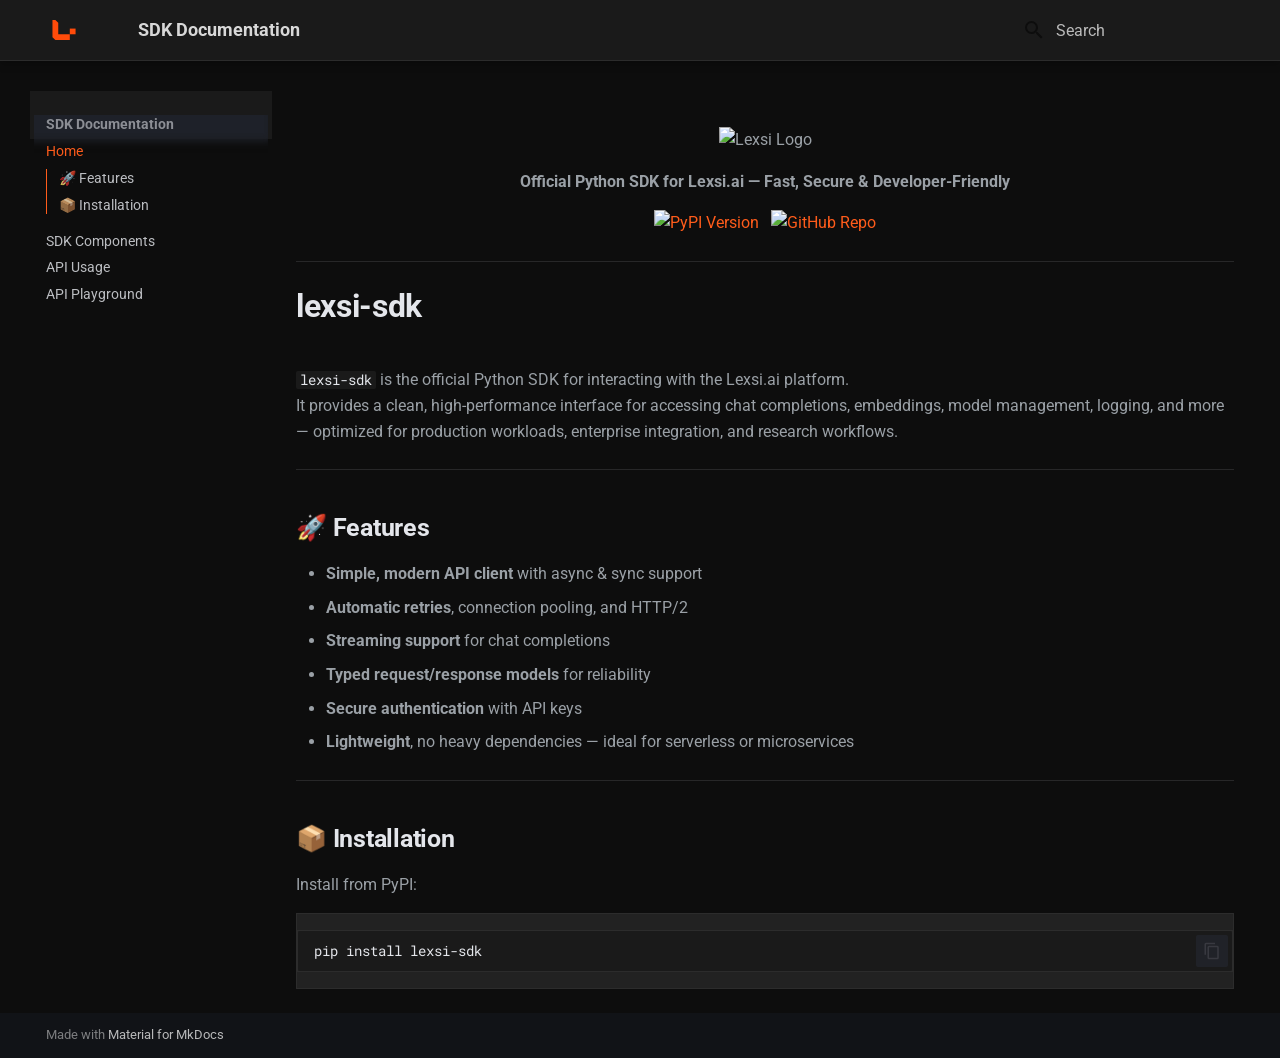
==== commit 6f6c99ab: "deploy: 36f0a06a55e2dc7dfb35b0adc1916a570091a4af" ====
--- a/index.html
+++ b/index.html
@@ -8,7 +8,7 @@
       
       
       
-        <link rel="canonical" href="https://sdk.lexsi.ai/">
+        <link rel="canonical" href="https://lexsi-labs.github.io/Lexsi-sdk/">
       
       
       
@@ -19,7 +19,7 @@
       
       
       <link rel="icon" href="assets/LexsiLogo.svg">
-      <meta name="generator" content="mkdocs-1.6.1, mkdocs-material-9.7.0">
+      <meta name="generator" content="mkdocs-1.6.1, mkdocs-material-9.7.1">
     
     
       
@@ -27,7 +27,7 @@
       
     
     
-      <link rel="stylesheet" href="assets/stylesheets/main.618322db.min.css">
+      <link rel="stylesheet" href="assets/stylesheets/main.484c7ddc.min.css">
       
         
         <link rel="stylesheet" href="assets/stylesheets/palette.ab4e12ef.min.css">
@@ -414,7 +414,7 @@
 </p>
 
 <p align="center">
-  <strong>Official Python SDK for Lexsi AI — Fast, Secure & Developer-Friendly</strong>
+  <strong>Official Python SDK for Lexsi.ai — Fast, Secure & Developer-Friendly</strong>
 </p>
 
 <p align="center">
@@ -429,7 +429,7 @@
 
 <hr />
 <h1 id="lexsi-sdk"><strong>lexsi-sdk</strong><a class="headerlink" href="#lexsi-sdk" title="Permanent link">&para;</a></h1>
-<p><code>lexsi-sdk</code> is the official Python SDK for interacting with the Lexsi AI platform.<br />
+<p><code>lexsi-sdk</code> is the official Python SDK for interacting with the Lexsi.ai platform.<br />
 It provides a clean, high-performance interface for accessing chat completions, embeddings, model management, logging, and more — optimized for production workloads, enterprise integration, and research workflows.</p>
 <hr />
 <h2 id="features">🚀 <strong>Features</strong><a class="headerlink" href="#features" title="Permanent link">&para;</a></h2>
@@ -501,10 +501,10 @@
     
       
       
-      <script id="__config" type="application/json">{"annotate": null, "base": ".", "features": ["navigation.top", "navigation.sections", "navigation.expand", "navigation.prune", "navigation.tracking", "toc.integrate", "toc.follow", "content.code.copy"], "search": "assets/javascripts/workers/search.7a47a382.min.js", "tags": null, "translations": {"clipboard.copied": "Copied to clipboard", "clipboard.copy": "Copy to clipboard", "search.result.more.one": "1 more on this page", "search.result.more.other": "# more on this page", "search.result.none": "No matching documents", "search.result.one": "1 matching document", "search.result.other": "# matching documents", "search.result.placeholder": "Type to start searching", "search.result.term.missing": "Missing", "select.version": "Select version"}, "version": null}</script>
-    
-    
-      <script src="assets/javascripts/bundle.e71a0d61.min.js"></script>
+      <script id="__config" type="application/json">{"annotate": null, "base": ".", "features": ["navigation.top", "navigation.sections", "navigation.expand", "navigation.prune", "navigation.tracking", "toc.integrate", "toc.follow", "content.code.copy"], "search": "assets/javascripts/workers/search.2c215733.min.js", "tags": null, "translations": {"clipboard.copied": "Copied to clipboard", "clipboard.copy": "Copy to clipboard", "search.result.more.one": "1 more on this page", "search.result.more.other": "# more on this page", "search.result.none": "No matching documents", "search.result.one": "1 matching document", "search.result.other": "# matching documents", "search.result.placeholder": "Type to start searching", "search.result.term.missing": "Missing", "select.version": "Select version"}, "version": null}</script>
+    
+    
+      <script src="assets/javascripts/bundle.79ae519e.min.js"></script>
       
     
   </body>
--- a/assets/stylesheets/main.484c7ddc.min.css
+++ b/assets/stylesheets/main.484c7ddc.min.css
@@ -0,0 +1 @@
+@charset "UTF-8";html{-webkit-text-size-adjust:none;-moz-text-size-adjust:none;text-size-adjust:none;box-sizing:border-box}*,:after,:before{box-sizing:inherit}@media (prefers-reduced-motion){*,:after,:before{transition:none!important}}body{margin:0}a,button,input,label{-webkit-tap-highlight-color:transparent}a{color:inherit;text-decoration:none}hr{border:0;box-sizing:initial;display:block;height:.05rem;overflow:visible;padding:0}small{font-size:80%}sub,sup{line-height:1em}img{border-style:none}table{border-collapse:initial;border-spacing:0}td,th{font-weight:400;vertical-align:top}button{background:#0000;border:0;font-family:inherit;font-size:inherit;margin:0;padding:0}input{border:0;outline:none}:root{--md-primary-fg-color:#4051b5;--md-primary-fg-color--light:#5d6cc0;--md-primary-fg-color--dark:#303fa1;--md-primary-bg-color:#fff;--md-primary-bg-color--light:#ffffffb3;--md-accent-fg-color:#526cfe;--md-accent-fg-color--transparent:#526cfe1a;--md-accent-bg-color:#fff;--md-accent-bg-color--light:#ffffffb3}[data-md-color-scheme=default]{color-scheme:light}[data-md-color-scheme=default] img[src$="#gh-dark-mode-only"],[data-md-color-scheme=default] img[src$="#only-dark"]{display:none}:root,[data-md-color-scheme=default]{--md-hue:225deg;--md-default-fg-color:#000000de;--md-default-fg-color--light:#0000008a;--md-default-fg-color--lighter:#00000052;--md-default-fg-color--lightest:#00000012;--md-default-bg-color:#fff;--md-default-bg-color--light:#ffffffb3;--md-default-bg-color--lighter:#ffffff4d;--md-default-bg-color--lightest:#ffffff1f;--md-code-fg-color:#36464e;--md-code-bg-color:#f5f5f5;--md-code-bg-color--light:#f5f5f5b3;--md-code-bg-color--lighter:#f5f5f54d;--md-code-hl-color:#4287ff;--md-code-hl-color--light:#4287ff1a;--md-code-hl-number-color:#d52a2a;--md-code-hl-special-color:#db1457;--md-code-hl-function-color:#a846b9;--md-code-hl-constant-color:#6e59d9;--md-code-hl-keyword-color:#3f6ec6;--md-code-hl-string-color:#1c7d4d;--md-code-hl-name-color:var(--md-code-fg-color);--md-code-hl-operator-color:var(--md-default-fg-color--light);--md-code-hl-punctuation-color:var(--md-default-fg-color--light);--md-code-hl-comment-color:var(--md-default-fg-color--light);--md-code-hl-generic-color:var(--md-default-fg-color--light);--md-code-hl-variable-color:var(--md-default-fg-color--light);--md-typeset-color:var(--md-default-fg-color);--md-typeset-a-color:var(--md-primary-fg-color);--md-typeset-del-color:#f5503d26;--md-typeset-ins-color:#0bd57026;--md-typeset-kbd-color:#fafafa;--md-typeset-kbd-accent-color:#fff;--md-typeset-kbd-border-color:#b8b8b8;--md-typeset-mark-color:#ffff0080;--md-typeset-table-color:#0000001f;--md-typeset-table-color--light:rgba(0,0,0,.035);--md-admonition-fg-color:var(--md-default-fg-color);--md-admonition-bg-color:var(--md-default-bg-color);--md-warning-fg-color:#000000de;--md-warning-bg-color:#ff9;--md-footer-fg-color:#fff;--md-footer-fg-color--light:#ffffffb3;--md-footer-fg-color--lighter:#ffffff73;--md-footer-bg-color:#000000de;--md-footer-bg-color--dark:#00000052;--md-shadow-z1:0 0.2rem 0.5rem #0000000d,0 0 0.05rem #0000001a;--md-shadow-z2:0 0.2rem 0.5rem #0000001a,0 0 0.05rem #00000040;--md-shadow-z3:0 0.2rem 0.5rem #0003,0 0 0.05rem #00000059}.md-icon svg{fill:currentcolor;display:block;height:1.2rem;width:1.2rem}body{-webkit-font-smoothing:antialiased;-moz-osx-font-smoothing:grayscale;--md-text-font-family:var(--md-text-font,_),-apple-system,BlinkMacSystemFont,Helvetica,Arial,sans-serif;--md-code-font-family:var(--md-code-font,_),SFMono-Regular,Consolas,Menlo,monospace}aside,body,input{font-feature-settings:"kern","liga";color:var(--md-typeset-color);font-family:var(--md-text-font-family)}code,kbd,pre{font-feature-settings:"kern";font-family:var(--md-code-font-family)}:root{--md-typeset-table-sort-icon:url('data:image/svg+xml;charset=utf-8,<svg xmlns="http://www.w3.org/2000/svg" viewBox="0 0 24 24"><path d="m18 21-4-4h3V7h-3l4-4 4 4h-3v10h3M2 19v-2h10v2M2 13v-2h7v2M2 7V5h4v2z"/></svg>');--md-typeset-table-sort-icon--asc:url('data:image/svg+xml;charset=utf-8,<svg xmlns="http://www.w3.org/2000/svg" viewBox="0 0 24 24"><path d="M19 17h3l-4 4-4-4h3V3h2M2 17h10v2H2M6 5v2H2V5m0 6h7v2H2z"/></svg>');--md-typeset-table-sort-icon--desc:url('data:image/svg+xml;charset=utf-8,<svg xmlns="http://www.w3.org/2000/svg" viewBox="0 0 24 24"><path d="M19 7h3l-4-4-4 4h3v14h2M2 17h10v2H2M6 5v2H2V5m0 6h7v2H2z"/></svg>')}.md-typeset{-webkit-print-color-adjust:exact;color-adjust:exact;font-size:.8rem;line-height:1.6;overflow-wrap:break-word}@media print{.md-typeset{font-size:.68rem}}.md-typeset blockquote,.md-typeset dl,.md-typeset figure,.md-typeset ol,.md-typeset pre,.md-typeset ul{margin-bottom:1em;margin-top:1em}.md-typeset h1{color:var(--md-default-fg-color--light);font-size:2em;line-height:1.3;margin:0 0 1.25em}.md-typeset h1,.md-typeset h2{font-weight:300;letter-spacing:-.01em}.md-typeset h2{font-size:1.5625em;line-height:1.4;margin:1.6em 0 .64em}.md-typeset h3{font-size:1.25em;font-weight:400;letter-spacing:-.01em;line-height:1.5;margin:1.6em 0 .8em}.md-typeset h2+h3{margin-top:.8em}.md-typeset h4{font-weight:700;letter-spacing:-.01em;margin:1em 0}.md-typeset h5,.md-typeset h6{color:var(--md-default-fg-color--light);font-size:.8em;font-weight:700;letter-spacing:-.01em;margin:1.25em 0}.md-typeset h5{text-transform:uppercase}.md-typeset h5 code{text-transform:none}.md-typeset hr{border-bottom:.05rem solid var(--md-default-fg-color--lightest);display:flow-root;margin:1.5em 0}.md-typeset a{color:var(--md-typeset-a-color);word-break:break-word}.md-typeset a,.md-typeset a:before{transition:color 125ms}.md-typeset a:focus,.md-typeset a:hover{color:var(--md-accent-fg-color)}.md-typeset a:focus code,.md-typeset a:hover code{background-color:var(--md-accent-fg-color--transparent);color:var(--md-accent-fg-color)}.md-typeset a code{color:var(--md-typeset-a-color)}.md-typeset a.focus-visible{outline-color:var(--md-accent-fg-color);outline-offset:.2rem}.md-typeset code,.md-typeset kbd,.md-typeset pre{color:var(--md-code-fg-color);direction:ltr;font-variant-ligatures:none;transition:background-color 125ms}@media print{.md-typeset code,.md-typeset kbd,.md-typeset pre{white-space:pre-wrap}}.md-typeset code{background-color:var(--md-code-bg-color);border-radius:.1rem;-webkit-box-decoration-break:clone;box-decoration-break:clone;font-size:.85em;padding:0 .2941176471em;transition:color 125ms,background-color 125ms;word-break:break-word}.md-typeset code:not(.focus-visible){-webkit-tap-highlight-color:transparent;outline:none}.md-typeset pre{display:flow-root;line-height:1.4;position:relative}.md-typeset pre>code{-webkit-box-decoration-break:slice;box-decoration-break:slice;box-shadow:none;display:block;margin:0;outline-color:var(--md-accent-fg-color);overflow:auto;padding:.7720588235em 1.1764705882em;scrollbar-color:var(--md-default-fg-color--lighter) #0000;scrollbar-width:thin;touch-action:auto;word-break:normal}.md-typeset pre>code:hover{scrollbar-color:var(--md-accent-fg-color) #0000}.md-typeset pre>code::-webkit-scrollbar{height:.2rem;width:.2rem}.md-typeset pre>code::-webkit-scrollbar-thumb{background-color:var(--md-default-fg-color--lighter)}.md-typeset pre>code::-webkit-scrollbar-thumb:hover{background-color:var(--md-accent-fg-color)}.md-typeset kbd{background-color:var(--md-typeset-kbd-color);border-radius:.1rem;box-shadow:0 .1rem 0 .05rem var(--md-typeset-kbd-border-color),0 .1rem 0 var(--md-typeset-kbd-border-color),0 -.1rem .2rem var(--md-typeset-kbd-accent-color) inset;color:var(--md-default-fg-color);display:inline-block;font-size:.75em;padding:0 .6666666667em;vertical-align:text-top;word-break:break-word}.md-typeset mark{background-color:var(--md-typeset-mark-color);-webkit-box-decoration-break:clone;box-decoration-break:clone;color:inherit;word-break:break-word}.md-typeset abbr{cursor:help;text-decoration:none}.md-typeset [data-preview],.md-typeset abbr{border-bottom:.05rem dotted var(--md-default-fg-color--light)}.md-typeset small{opacity:.75}[dir=ltr] .md-typeset sub,[dir=ltr] .md-typeset sup{margin-left:.078125em}[dir=rtl] .md-typeset sub,[dir=rtl] .md-typeset sup{margin-right:.078125em}[dir=ltr] .md-typeset blockquote{padding-left:.6rem}[dir=rtl] .md-typeset blockquote{padding-right:.6rem}[dir=ltr] .md-typeset blockquote{border-left:.2rem solid var(--md-default-fg-color--lighter)}[dir=rtl] .md-typeset blockquote{border-right:.2rem solid var(--md-default-fg-color--lighter)}.md-typeset blockquote{color:var(--md-default-fg-color--light);margin-left:0;margin-right:0}.md-typeset ul{list-style-type:disc}.md-typeset ul[type]{list-style-type:revert-layer}[dir=ltr] .md-typeset ol,[dir=ltr] .md-typeset ul{margin-left:.625em}[dir=rtl] .md-typeset ol,[dir=rtl] .md-typeset ul{margin-right:.625em}.md-typeset ol,.md-typeset ul{padding:0}.md-typeset ol:not([hidden]),.md-typeset ul:not([hidden]){display:flow-root}.md-typeset ol ol,.md-typeset ul ol{list-style-type:lower-alpha}.md-typeset ol ol ol,.md-typeset ul ol ol{list-style-type:lower-roman}.md-typeset ol ol ol ol,.md-typeset ul ol ol ol{list-style-type:upper-alpha}.md-typeset ol ol ol ol ol,.md-typeset ul ol ol ol ol{list-style-type:upper-roman}.md-typeset ol[type],.md-typeset ul[type]{list-style-type:revert-layer}[dir=ltr] .md-typeset ol li,[dir=ltr] .md-typeset ul li{margin-left:1.25em}[dir=rtl] .md-typeset ol li,[dir=rtl] .md-typeset ul li{margin-right:1.25em}.md-typeset ol li,.md-typeset ul li{margin-bottom:.5em}.md-typeset ol li blockquote,.md-typeset ol li p,.md-typeset ul li blockquote,.md-typeset ul li p{margin:.5em 0}.md-typeset ol li:last-child,.md-typeset ul li:last-child{margin-bottom:0}[dir=ltr] .md-typeset ol li ol,[dir=ltr] .md-typeset ol li ul,[dir=ltr] .md-typeset ul li ol,[dir=ltr] .md-typeset ul li ul{margin-left:.625em}[dir=rtl] .md-typeset ol li ol,[dir=rtl] .md-typeset ol li ul,[dir=rtl] .md-typeset ul li ol,[dir=rtl] .md-typeset ul li ul{margin-right:.625em}.md-typeset ol li ol,.md-typeset ol li ul,.md-typeset ul li ol,.md-typeset ul li ul{margin-bottom:.5em;margin-top:.5em}[dir=ltr] .md-typeset dd{margin-left:1.875em}[dir=rtl] .md-typeset dd{margin-right:1.875em}.md-typeset dd{margin-bottom:1.5em;margin-top:1em}.md-typeset img,.md-typeset svg,.md-typeset video{height:auto;max-width:100%}.md-typeset img[align=left]{margin:1em 1em 1em 0}.md-typeset img[align=right]{margin:1em 0 1em 1em}.md-typeset img[align]:only-child{margin-top:0}.md-typeset figure{display:flow-root;margin:1em auto;max-width:100%;text-align:center;width:fit-content}.md-typeset figure img{display:block;margin:0 auto}.md-typeset figcaption{font-style:italic;margin:1em auto;max-width:24rem}.md-typeset iframe{max-width:100%}.md-typeset table:not([class]){background-color:var(--md-default-bg-color);border:.05rem solid var(--md-typeset-table-color);border-radius:.1rem;display:inline-block;font-size:.64rem;max-width:100%;overflow:auto;touch-action:auto}@media print{.md-typeset table:not([class]){display:table}}.md-typeset table:not([class])+*{margin-top:1.5em}.md-typeset table:not([class]) td>:first-child,.md-typeset table:not([class]) th>:first-child{margin-top:0}.md-typeset table:not([class]) td>:last-child,.md-typeset table:not([class]) th>:last-child{margin-bottom:0}.md-typeset table:not([class]) td:not([align]),.md-typeset table:not([class]) th:not([align]){text-align:left}[dir=rtl] .md-typeset table:not([class]) td:not([align]),[dir=rtl] .md-typeset table:not([class]) th:not([align]){text-align:right}.md-typeset table:not([class]) th{font-weight:700;min-width:5rem;padding:.9375em 1.25em;vertical-align:top}.md-typeset table:not([class]) td{border-top:.05rem solid var(--md-typeset-table-color);padding:.9375em 1.25em;vertical-align:top}.md-typeset table:not([class]) tbody tr{transition:background-color 125ms}.md-typeset table:not([class]) tbody tr:hover{background-color:var(--md-typeset-table-color--light);box-shadow:0 .05rem 0 var(--md-default-bg-color) inset}.md-typeset table:not([class]) a{word-break:normal}.md-typeset table th[role=columnheader]{cursor:pointer}[dir=ltr] .md-typeset table th[role=columnheader]:after{margin-left:.5em}[dir=rtl] .md-typeset table th[role=columnheader]:after{margin-right:.5em}.md-typeset table th[role=columnheader]:after{content:"";display:inline-block;height:1.2em;-webkit-mask-image:var(--md-typeset-table-sort-icon);mask-image:var(--md-typeset-table-sort-icon);-webkit-mask-repeat:no-repeat;mask-repeat:no-repeat;-webkit-mask-size:contain;mask-size:contain;transition:background-color 125ms;vertical-align:text-bottom;width:1.2em}.md-typeset table th[role=columnheader]:hover:after{background-color:var(--md-default-fg-color--lighter)}.md-typeset table th[role=columnheader][aria-sort=ascending]:after{background-color:var(--md-default-fg-color--light);-webkit-mask-image:var(--md-typeset-table-sort-icon--asc);mask-image:var(--md-typeset-table-sort-icon--asc)}.md-typeset table th[role=columnheader][aria-sort=descending]:after{background-color:var(--md-default-fg-color--light);-webkit-mask-image:var(--md-typeset-table-sort-icon--desc);mask-image:var(--md-typeset-table-sort-icon--desc)}.md-typeset__scrollwrap{margin:1em -.8rem;overflow-x:auto;touch-action:auto}.md-typeset__table{display:inline-block;margin-bottom:.5em;padding:0 .8rem}@media print{.md-typeset__table{display:block}}html .md-typeset__table table{display:table;margin:0;overflow:hidden;width:100%}@media screen and (max-width:44.984375em){.md-content__inner>pre{margin:1em -.8rem}.md-content__inner>pre code{border-radius:0}}.md-typeset .md-author{border-radius:100%;display:block;flex-shrink:0;height:1.6rem;overflow:hidden;position:relative;transition:color 125ms,transform 125ms;width:1.6rem}.md-typeset .md-author img{display:block}.md-typeset .md-author--more{background:var(--md-default-fg-color--lightest);color:var(--md-default-fg-color--lighter);font-size:.6rem;font-weight:700;line-height:1.6rem;text-align:center}.md-typeset .md-author--long{height:2.4rem;width:2.4rem}.md-typeset a.md-author{transform:scale(1)}.md-typeset a.md-author img{border-radius:100%;filter:grayscale(100%) opacity(75%);transition:filter 125ms}.md-typeset a.md-author:focus,.md-typeset a.md-author:hover{transform:scale(1.1);z-index:1}.md-typeset a.md-author:focus img,.md-typeset a.md-author:hover img{filter:grayscale(0)}.md-banner{background-color:var(--md-footer-bg-color);color:var(--md-footer-fg-color);overflow:auto}@media print{.md-banner{display:none}}.md-banner--warning{background-color:var(--md-warning-bg-color);color:var(--md-warning-fg-color)}.md-banner__inner{font-size:.7rem;margin:.6rem auto;padding:0 .8rem}[dir=ltr] .md-banner__button{float:right}[dir=rtl] .md-banner__button{float:left}.md-banner__button{color:inherit;cursor:pointer;transition:opacity .25s}.no-js .md-banner__button{display:none}.md-banner__button:hover{opacity:.7}html{font-size:125%;height:100%;overflow-x:hidden}@media screen and (min-width:100em){html{font-size:137.5%}}@media screen and (min-width:125em){html{font-size:150%}}body{background-color:var(--md-default-bg-color);display:flex;flex-direction:column;font-size:.5rem;min-height:100%;position:relative;width:100%}@media print{body{display:block}}@media screen and (max-width:59.984375em){body[data-md-scrolllock]{position:fixed}}.md-grid{margin-left:auto;margin-right:auto;max-width:61rem}.md-container{display:flex;flex-direction:column;flex-grow:1}@media print{.md-container{display:block}}.md-main{flex-grow:1}.md-main__inner{display:flex;height:100%;margin-top:1.5rem}.md-ellipsis{overflow:hidden;text-overflow:ellipsis}.md-toggle{display:none}.md-option{height:0;opacity:0;position:absolute;width:0}.md-option:checked+label:not([hidden]){display:block}.md-option.focus-visible+label{outline-color:var(--md-accent-fg-color);outline-style:auto}.md-skip{background-color:var(--md-default-fg-color);border-radius:.1rem;color:var(--md-default-bg-color);font-size:.64rem;margin:.5rem;opacity:0;outline-color:var(--md-accent-fg-color);padding:.3rem .5rem;position:fixed;transform:translateY(.4rem);z-index:-1}.md-skip:focus{opacity:1;transform:translateY(0);transition:transform .25s cubic-bezier(.4,0,.2,1),opacity 175ms 75ms;z-index:10}@page{margin:25mm}:root{--md-clipboard-icon:url('data:image/svg+xml;charset=utf-8,<svg xmlns="http://www.w3.org/2000/svg" viewBox="0 0 24 24"><path d="M19 21H8V7h11m0-2H8a2 2 0 0 0-2 2v14a2 2 0 0 0 2 2h11a2 2 0 0 0 2-2V7a2 2 0 0 0-2-2m-3-4H4a2 2 0 0 0-2 2v14h2V3h12z"/></svg>')}.md-clipboard{border-radius:.1rem;color:var(--md-default-fg-color--lightest);cursor:pointer;height:1.5em;outline-color:var(--md-accent-fg-color);outline-offset:.1rem;transition:color .25s;width:1.5em;z-index:1}@media print{.md-clipboard{display:none}}.md-clipboard:not(.focus-visible){-webkit-tap-highlight-color:transparent;outline:none}:hover>.md-clipboard{color:var(--md-default-fg-color--light)}.md-clipboard:focus,.md-clipboard:hover{color:var(--md-accent-fg-color)}.md-clipboard:after{background-color:currentcolor;content:"";display:block;height:1.125em;margin:0 auto;-webkit-mask-image:var(--md-clipboard-icon);mask-image:var(--md-clipboard-icon);-webkit-mask-position:center;mask-position:center;-webkit-mask-repeat:no-repeat;mask-repeat:no-repeat;-webkit-mask-size:contain;mask-size:contain;width:1.125em}.md-clipboard--inline{cursor:pointer}.md-clipboard--inline code{transition:color .25s,background-color .25s}.md-clipboard--inline:focus code,.md-clipboard--inline:hover code{background-color:var(--md-accent-fg-color--transparent);color:var(--md-accent-fg-color)}:root{--md-code-select-icon:url('data:image/svg+xml;charset=utf-8,<svg xmlns="http://www.w3.org/2000/svg" viewBox="0 0 24 24"><path d="M19 19h-4v2h4c1.1 0 2-.9 2-2v-4h-2m0-12h-4v2h4v4h2V5c0-1.1-.9-2-2-2M5 5h4V3H5c-1.1 0-2 .9-2 2v4h2m0 6H3v4c0 1.1.9 2 2 2h4v-2H5zm2-4h2v2H7zm4 0h2v2h-2zm4 0h2v2h-2zM7 7h2v2H7zm4 0h2v2h-2zm4 0h2v2h-2zm-8 8h2v2H7zm4 0h2v2h-2zm4 0h2v2h-2z"/></svg>');--md-code-copy-icon:url('data:image/svg+xml;charset=utf-8,<svg xmlns="http://www.w3.org/2000/svg" viewBox="0 0 24 24"><path d="M19 21H8V7h11m0-2H8a2 2 0 0 0-2 2v14a2 2 0 0 0 2 2h11a2 2 0 0 0 2-2V7a2 2 0 0 0-2-2m-3-4H4a2 2 0 0 0-2 2v14h2V3h12z"/></svg>')}.md-typeset .md-code__content{display:grid}.md-code__nav{background-color:var(--md-code-bg-color--lighter);border-radius:.1rem;display:flex;gap:.2rem;padding:.2rem;position:absolute;right:.25em;top:.25em;transition:background-color .25s;z-index:1}:hover>.md-code__nav{background-color:var(--md-code-bg-color--light)}.md-code__button{color:var(--md-default-fg-color--lightest);cursor:pointer;display:block;height:1.5em;outline-color:var(--md-accent-fg-color);outline-offset:.1rem;transition:color .25s;width:1.5em}:hover>*>.md-code__button{color:var(--md-default-fg-color--light)}.md-code__button.focus-visible,.md-code__button:hover{color:var(--md-accent-fg-color)}.md-code__button--active{color:var(--md-default-fg-color)!important}.md-code__button:after{background-color:currentcolor;content:"";display:block;height:1.125em;margin:0 auto;-webkit-mask-position:center;mask-position:center;-webkit-mask-repeat:no-repeat;mask-repeat:no-repeat;-webkit-mask-size:contain;mask-size:contain;width:1.125em}.md-code__button[data-md-type=select]:after{-webkit-mask-image:var(--md-code-select-icon);mask-image:var(--md-code-select-icon)}.md-code__button[data-md-type=copy]:after{-webkit-mask-image:var(--md-code-copy-icon);mask-image:var(--md-code-copy-icon)}@keyframes consent{0%{opacity:0;transform:translateY(100%)}to{opacity:1;transform:translateY(0)}}@keyframes overlay{0%{opacity:0}to{opacity:1}}.md-consent__overlay{animation:overlay .25s both;-webkit-backdrop-filter:blur(.1rem);backdrop-filter:blur(.1rem);background-color:#0000008a;height:100%;opacity:1;position:fixed;top:0;width:100%;z-index:5}.md-consent__inner{animation:consent .5s cubic-bezier(.1,.7,.1,1) both;background-color:var(--md-default-bg-color);border:0;border-radius:.1rem;bottom:0;box-shadow:0 0 .2rem #0000001a,0 .2rem .4rem #0003;max-height:100%;overflow:auto;padding:0;position:fixed;width:100%;z-index:5}.md-consent__form{padding:.8rem}.md-consent__settings{display:none;margin:1em 0}input:checked+.md-consent__settings{display:block}.md-consent__controls{margin-bottom:.8rem}.md-typeset .md-consent__controls .md-button{display:inline}@media screen and (max-width:44.984375em){.md-typeset .md-consent__controls .md-button{display:block;margin-top:.4rem;text-align:center;width:100%}}.md-consent label{cursor:pointer}.md-content{flex-grow:1;min-width:0}.md-content__inner{margin:0 .8rem 1.2rem;padding-top:.6rem}@media screen and (min-width:76.25em){[dir=ltr] .md-sidebar--primary:not([hidden])~.md-content>.md-content__inner{margin-left:1.2rem}[dir=ltr] .md-sidebar--secondary:not([hidden])~.md-content>.md-content__inner,[dir=rtl] .md-sidebar--primary:not([hidden])~.md-content>.md-content__inner{margin-right:1.2rem}[dir=rtl] .md-sidebar--secondary:not([hidden])~.md-content>.md-content__inner{margin-left:1.2rem}}.md-content__inner:before{content:"";display:block;height:.4rem}.md-content__inner>:last-child{margin-bottom:0}[dir=ltr] .md-content__button{float:right}[dir=rtl] .md-content__button{float:left}[dir=ltr] .md-content__button{margin-left:.4rem}[dir=rtl] .md-content__button{margin-right:.4rem}.md-content__button{margin:.4rem 0;padding:0}@media print{.md-content__button{display:none}}.md-typeset .md-content__button{color:var(--md-default-fg-color--lighter)}.md-content__button svg{display:inline;vertical-align:top}[dir=rtl] .md-content__button svg{transform:scaleX(-1)}[dir=ltr] .md-dialog{right:.8rem}[dir=rtl] .md-dialog{left:.8rem}.md-dialog{background-color:var(--md-default-fg-color);border-radius:.1rem;bottom:.8rem;box-shadow:var(--md-shadow-z3);min-width:11.1rem;opacity:0;padding:.4rem .6rem;pointer-events:none;position:fixed;transform:translateY(100%);transition:transform 0ms .4s,opacity .4s;z-index:4}@media print{.md-dialog{display:none}}.md-dialog--active{opacity:1;pointer-events:auto;transform:translateY(0);transition:transform .4s cubic-bezier(.075,.85,.175,1),opacity .4s}.md-dialog__inner{color:var(--md-default-bg-color);font-size:.7rem}.md-feedback{margin:2em 0 1em;text-align:center}.md-feedback fieldset{border:none;margin:0;padding:0}.md-feedback__title{font-weight:700;margin:1em auto}.md-feedback__inner{position:relative}.md-feedback__list{display:flex;flex-wrap:wrap;place-content:baseline center;position:relative}.md-feedback__list:hover .md-icon:not(:disabled){color:var(--md-default-fg-color--lighter)}:disabled .md-feedback__list{min-height:1.8rem}.md-feedback__icon{color:var(--md-default-fg-color--light);cursor:pointer;flex-shrink:0;margin:0 .1rem;transition:color 125ms}.md-feedback__icon:not(:disabled).md-icon:hover{color:var(--md-accent-fg-color)}.md-feedback__icon:disabled{color:var(--md-default-fg-color--lightest);pointer-events:none}.md-feedback__note{opacity:0;position:relative;transform:translateY(.4rem);transition:transform .4s cubic-bezier(.1,.7,.1,1),opacity .15s}.md-feedback__note>*{margin:0 auto;max-width:16rem}:disabled .md-feedback__note{opacity:1;transform:translateY(0)}@media print{.md-feedback{display:none}}.md-footer{background-color:var(--md-footer-bg-color);color:var(--md-footer-fg-color)}@media print{.md-footer{display:none}}.md-footer__inner{justify-content:space-between;overflow:auto;padding:.2rem}.md-footer__inner:not([hidden]){display:flex}.md-footer__link{align-items:end;display:flex;flex-grow:0.01;margin-bottom:.4rem;margin-top:1rem;max-width:100%;outline-color:var(--md-accent-fg-color);overflow:hidden;transition:opacity .25s}.md-footer__link:focus,.md-footer__link:hover{opacity:.7}[dir=rtl] .md-footer__link svg{transform:scaleX(-1)}@media screen and (max-width:44.984375em){.md-footer__link--prev{flex-shrink:0}.md-footer__link--prev .md-footer__title{display:none}}[dir=ltr] .md-footer__link--next{margin-left:auto}[dir=rtl] .md-footer__link--next{margin-right:auto}.md-footer__link--next{text-align:right}[dir=rtl] .md-footer__link--next{text-align:left}.md-footer__title{flex-grow:1;font-size:.9rem;margin-bottom:.7rem;max-width:calc(100% - 2.4rem);padding:0 1rem;white-space:nowrap}.md-footer__button{margin:.2rem;padding:.4rem}.md-footer__direction{font-size:.64rem;opacity:.7}.md-footer-meta{background-color:var(--md-footer-bg-color--dark)}.md-footer-meta__inner{display:flex;flex-wrap:wrap;justify-content:space-between;padding:.2rem}html .md-footer-meta.md-typeset a{color:var(--md-footer-fg-color--light)}html .md-footer-meta.md-typeset a:focus,html .md-footer-meta.md-typeset a:hover{color:var(--md-footer-fg-color)}.md-copyright{color:var(--md-footer-fg-color--lighter);font-size:.64rem;margin:auto .6rem;padding:.4rem 0;width:100%}@media screen and (min-width:45em){.md-copyright{width:auto}}.md-copyright__highlight{color:var(--md-footer-fg-color--light)}.md-social{display:inline-flex;gap:.2rem;margin:0 .4rem;padding:.2rem 0 .6rem}@media screen and (min-width:45em){.md-social{padding:.6rem 0}}.md-social__link{display:inline-block;height:1.6rem;text-align:center;width:1.6rem}.md-social__link:before{line-height:1.9}.md-social__link svg{fill:currentcolor;max-height:.8rem;vertical-align:-25%}.md-typeset .md-button{border:.1rem solid;border-radius:.1rem;color:var(--md-primary-fg-color);cursor:pointer;display:inline-block;font-weight:700;padding:.625em 2em;transition:color 125ms,background-color 125ms,border-color 125ms}.md-typeset .md-button--primary{background-color:var(--md-primary-fg-color);border-color:var(--md-primary-fg-color);color:var(--md-primary-bg-color)}.md-typeset .md-button:focus,.md-typeset .md-button:hover{background-color:var(--md-accent-fg-color);border-color:var(--md-accent-fg-color);color:var(--md-accent-bg-color)}[dir=ltr] .md-typeset .md-input{border-top-left-radius:.1rem}[dir=ltr] .md-typeset .md-input,[dir=rtl] .md-typeset .md-input{border-top-right-radius:.1rem}[dir=rtl] .md-typeset .md-input{border-top-left-radius:.1rem}.md-typeset .md-input{border-bottom:.1rem solid var(--md-default-fg-color--lighter);box-shadow:var(--md-shadow-z1);font-size:.8rem;height:1.8rem;padding:0 .6rem;transition:border .25s,box-shadow .25s}.md-typeset .md-input:focus,.md-typeset .md-input:hover{border-bottom-color:var(--md-accent-fg-color);box-shadow:var(--md-shadow-z2)}.md-typeset .md-input--stretch{width:100%}.md-header{background-color:var(--md-primary-fg-color);box-shadow:0 0 .2rem #0000,0 .2rem .4rem #0000;color:var(--md-primary-bg-color);display:block;left:0;position:sticky;right:0;top:0;z-index:4}@media print{.md-header{display:none}}.md-header[hidden]{transform:translateY(-100%);transition:transform .25s cubic-bezier(.8,0,.6,1),box-shadow .25s}.md-header--shadow{box-shadow:0 0 .2rem #0000001a,0 .2rem .4rem #0003;transition:transform .25s cubic-bezier(.1,.7,.1,1),box-shadow .25s}.md-header__inner{align-items:center;display:flex;padding:0 .2rem}.md-header__button{color:currentcolor;cursor:pointer;margin:.2rem;outline-color:var(--md-accent-fg-color);padding:.4rem;position:relative;transition:opacity .25s;vertical-align:middle;z-index:1}.md-header__button:hover{opacity:.7}.md-header__button:not([hidden]){display:inline-block}.md-header__button:not(.focus-visible){-webkit-tap-highlight-color:transparent;outline:none}.md-header__button.md-logo{margin:.2rem;padding:.4rem}@media screen and (max-width:76.234375em){.md-header__button.md-logo{display:none}}.md-header__button.md-logo img,.md-header__button.md-logo svg{fill:currentcolor;display:block;height:1.2rem;width:auto}@media screen and (min-width:60em){.md-header__button[for=__search]{display:none}}.no-js .md-header__button[for=__search]{display:none}[dir=rtl] .md-header__button[for=__search] svg{transform:scaleX(-1)}@media screen and (min-width:76.25em){.md-header__button[for=__drawer]{display:none}}.md-header__topic{display:flex;max-width:100%;position:absolute;transition:transform .4s cubic-bezier(.1,.7,.1,1),opacity .15s;white-space:nowrap}.md-header__topic+.md-header__topic{opacity:0;pointer-events:none;transform:translateX(1.25rem);transition:transform .4s cubic-bezier(1,.7,.1,.1),opacity .15s;z-index:-1}[dir=rtl] .md-header__topic+.md-header__topic{transform:translateX(-1.25rem)}.md-header__topic:first-child{font-weight:700}[dir=ltr] .md-header__title{margin-left:1rem;margin-right:.4rem}[dir=rtl] .md-header__title{margin-left:.4rem;margin-right:1rem}.md-header__title{flex-grow:1;font-size:.9rem;height:2.4rem;line-height:2.4rem}.md-header__title--active .md-header__topic{opacity:0;pointer-events:none;transform:translateX(-1.25rem);transition:transform .4s cubic-bezier(1,.7,.1,.1),opacity .15s;z-index:-1}[dir=rtl] .md-header__title--active .md-header__topic{transform:translateX(1.25rem)}.md-header__title--active .md-header__topic+.md-header__topic{opacity:1;pointer-events:auto;transform:translateX(0);transition:transform .4s cubic-bezier(.1,.7,.1,1),opacity .15s;z-index:0}.md-header__title>.md-header__ellipsis{height:100%;position:relative;width:100%}.md-header__option{display:flex;flex-shrink:0;max-width:100%;transition:max-width 0ms .25s,opacity .25s .25s;white-space:nowrap}[data-md-toggle=search]:checked~.md-header .md-header__option{max-width:0;opacity:0;transition:max-width 0ms,opacity 0ms}.md-header__option>input{bottom:0}.md-header__source{display:none}@media screen and (min-width:60em){[dir=ltr] .md-header__source{margin-left:1rem}[dir=rtl] .md-header__source{margin-right:1rem}.md-header__source{display:block;max-width:11.7rem;width:11.7rem}}@media screen and (min-width:76.25em){[dir=ltr] .md-header__source{margin-left:1.4rem}[dir=rtl] .md-header__source{margin-right:1.4rem}}.md-meta{color:var(--md-default-fg-color--light);font-size:.7rem;line-height:1.3}.md-meta__list{display:inline-flex;flex-wrap:wrap;list-style:none;margin:0;padding:0}.md-meta__item:not(:last-child):after{content:"·";margin-left:.2rem;margin-right:.2rem}.md-meta__link{color:var(--md-typeset-a-color)}.md-meta__link:focus,.md-meta__link:hover{color:var(--md-accent-fg-color)}.md-draft{background-color:#ff1744;border-radius:.125em;color:#fff;display:inline-block;font-weight:700;padding-left:.5714285714em;padding-right:.5714285714em}:root{--md-nav-icon--prev:url('data:image/svg+xml;charset=utf-8,<svg xmlns="http://www.w3.org/2000/svg" viewBox="0 0 24 24"><path d="M20 11v2H8l5.5 5.5-1.42 1.42L4.16 12l7.92-7.92L13.5 5.5 8 11z"/></svg>');--md-nav-icon--next:url('data:image/svg+xml;charset=utf-8,<svg xmlns="http://www.w3.org/2000/svg" viewBox="0 0 24 24"><path d="M8.59 16.58 13.17 12 8.59 7.41 10 6l6 6-6 6z"/></svg>');--md-toc-icon:url('data:image/svg+xml;charset=utf-8,<svg xmlns="http://www.w3.org/2000/svg" viewBox="0 0 24 24"><path d="M3 9h14V7H3zm0 4h14v-2H3zm0 4h14v-2H3zm16 0h2v-2h-2zm0-10v2h2V7zm0 6h2v-2h-2z"/></svg>')}.md-nav{font-size:.7rem;line-height:1.3}.md-nav__title{color:var(--md-default-fg-color--light);display:block;font-weight:700;overflow:hidden;padding:0 .6rem;text-overflow:ellipsis}.md-nav__title .md-nav__button{display:none}.md-nav__title .md-nav__button img{height:100%;width:auto}.md-nav__title .md-nav__button.md-logo img,.md-nav__title .md-nav__button.md-logo svg{fill:currentcolor;display:block;height:2.4rem;max-width:100%;object-fit:contain;width:auto}.md-nav__list{list-style:none;margin:0;padding:0}.md-nav__link{align-items:flex-start;display:flex;gap:.4rem;margin-top:.625em;scroll-snap-align:start;transition:color 125ms}.md-nav__link--passed,.md-nav__link--passed code{color:var(--md-default-fg-color--light)}.md-nav__item .md-nav__link--active,.md-nav__item .md-nav__link--active code{color:var(--md-typeset-a-color)}.md-nav__link .md-ellipsis{position:relative}.md-nav__link .md-ellipsis code{word-break:normal}[dir=ltr] .md-nav__link .md-icon:last-child{margin-left:auto}[dir=rtl] .md-nav__link .md-icon:last-child{margin-right:auto}.md-nav__link .md-typeset{font-size:.7rem;line-height:1.3}.md-nav__link svg{fill:currentcolor;flex-shrink:0;height:1.3em;position:relative}.md-nav__link[for]:focus,.md-nav__link[for]:hover,.md-nav__link[href]:focus,.md-nav__link[href]:hover{color:var(--md-accent-fg-color);cursor:pointer}.md-nav__link[for]:focus code,.md-nav__link[for]:hover code,.md-nav__link[href]:focus code,.md-nav__link[href]:hover code{background-color:var(--md-accent-fg-color--transparent);color:var(--md-accent-fg-color)}.md-nav__link.focus-visible{outline-color:var(--md-accent-fg-color);outline-offset:.2rem}.md-nav--primary .md-nav__link[for=__toc]{display:none}.md-nav--primary .md-nav__link[for=__toc] .md-icon:after{background-color:currentcolor;display:block;height:100%;-webkit-mask-image:var(--md-toc-icon);mask-image:var(--md-toc-icon);width:100%}.md-nav--primary .md-nav__link[for=__toc]~.md-nav{display:none}.md-nav__container>.md-nav__link{margin-top:0}.md-nav__container>.md-nav__link:first-child{flex-grow:1;min-width:0}.md-nav__icon{flex-shrink:0}.md-nav__source{display:none}@media screen and (max-width:76.234375em){.md-nav--primary,.md-nav--primary .md-nav{background-color:var(--md-default-bg-color);display:flex;flex-direction:column;height:100%;left:0;position:absolute;right:0;top:0;z-index:1}.md-nav--primary .md-nav__item,.md-nav--primary .md-nav__title{font-size:.8rem;line-height:1.5}.md-nav--primary .md-nav__title{background-color:var(--md-default-fg-color--lightest);color:var(--md-default-fg-color--light);cursor:pointer;height:5.6rem;line-height:2.4rem;padding:3rem .8rem .2rem;position:relative;white-space:nowrap}[dir=ltr] .md-nav--primary .md-nav__title .md-nav__icon{left:.4rem}[dir=rtl] .md-nav--primary .md-nav__title .md-nav__icon{right:.4rem}.md-nav--primary .md-nav__title .md-nav__icon{display:block;height:1.2rem;margin:.2rem;position:absolute;top:.4rem;width:1.2rem}.md-nav--primary .md-nav__title .md-nav__icon:after{background-color:currentcolor;content:"";display:block;height:100%;-webkit-mask-image:var(--md-nav-icon--prev);mask-image:var(--md-nav-icon--prev);-webkit-mask-position:center;mask-position:center;-webkit-mask-repeat:no-repeat;mask-repeat:no-repeat;-webkit-mask-size:contain;mask-size:contain;width:100%}.md-nav--primary .md-nav__title~.md-nav__list{background-color:var(--md-default-bg-color);box-shadow:0 .05rem 0 var(--md-default-fg-color--lightest) inset;overflow-y:auto;scroll-snap-type:y mandatory;touch-action:pan-y}.md-nav--primary .md-nav__title~.md-nav__list>:first-child{border-top:0}.md-nav--primary .md-nav__title[for=__drawer]{background-color:var(--md-primary-fg-color);color:var(--md-primary-bg-color);font-weight:700}.md-nav--primary .md-nav__title .md-logo{display:block;left:.2rem;margin:.2rem;padding:.4rem;position:absolute;right:.2rem;top:.2rem}.md-nav--primary .md-nav__list{flex:1}.md-nav--primary .md-nav__item{border-top:.05rem solid var(--md-default-fg-color--lightest)}.md-nav--primary .md-nav__item--active>.md-nav__link{color:var(--md-typeset-a-color)}.md-nav--primary .md-nav__item--active>.md-nav__link:focus,.md-nav--primary .md-nav__item--active>.md-nav__link:hover{color:var(--md-accent-fg-color)}.md-nav--primary .md-nav__link{margin-top:0;padding:.6rem .8rem}.md-nav--primary .md-nav__link svg{margin-top:.1em}.md-nav--primary .md-nav__link>.md-nav__link{padding:0}[dir=ltr] .md-nav--primary .md-nav__link .md-nav__icon{margin-right:-.2rem}[dir=rtl] .md-nav--primary .md-nav__link .md-nav__icon{margin-left:-.2rem}.md-nav--primary .md-nav__link .md-nav__icon{font-size:1.2rem;height:1.2rem;width:1.2rem}.md-nav--primary .md-nav__link .md-nav__icon:after{background-color:currentcolor;content:"";display:block;height:100%;-webkit-mask-image:var(--md-nav-icon--next);mask-image:var(--md-nav-icon--next);-webkit-mask-position:center;mask-position:center;-webkit-mask-repeat:no-repeat;mask-repeat:no-repeat;-webkit-mask-size:contain;mask-size:contain;width:100%}[dir=rtl] .md-nav--primary .md-nav__icon:after{transform:scale(-1)}.md-nav--primary .md-nav--secondary .md-nav{background-color:initial;position:static}[dir=ltr] .md-nav--primary .md-nav--secondary .md-nav .md-nav__link{padding-left:1.4rem}[dir=rtl] .md-nav--primary .md-nav--secondary .md-nav .md-nav__link{padding-right:1.4rem}[dir=ltr] .md-nav--primary .md-nav--secondary .md-nav .md-nav .md-nav__link{padding-left:2rem}[dir=rtl] .md-nav--primary .md-nav--secondary .md-nav .md-nav .md-nav__link{padding-right:2rem}[dir=ltr] .md-nav--primary .md-nav--secondary .md-nav .md-nav .md-nav .md-nav__link{padding-left:2.6rem}[dir=rtl] .md-nav--primary .md-nav--secondary .md-nav .md-nav .md-nav .md-nav__link{padding-right:2.6rem}[dir=ltr] .md-nav--primary .md-nav--secondary .md-nav .md-nav .md-nav .md-nav .md-nav__link{padding-left:3.2rem}[dir=rtl] .md-nav--primary .md-nav--secondary .md-nav .md-nav .md-nav .md-nav .md-nav__link{padding-right:3.2rem}.md-nav--secondary{background-color:initial}.md-nav__toggle~.md-nav{display:flex;opacity:0;transform:translateX(100%);transition:transform .25s cubic-bezier(.8,0,.6,1),opacity 125ms 50ms}[dir=rtl] .md-nav__toggle~.md-nav{transform:translateX(-100%)}.md-nav__toggle:checked~.md-nav{opacity:1;transform:translateX(0);transition:transform .25s cubic-bezier(.4,0,.2,1),opacity 125ms 125ms}.md-nav__toggle:checked~.md-nav>.md-nav__list{backface-visibility:hidden}}@media screen and (max-width:59.984375em){.md-nav--primary .md-nav__link[for=__toc]{display:flex}.md-nav--primary .md-nav__link[for=__toc] .md-icon:after{content:""}.md-nav--primary .md-nav__link[for=__toc]+.md-nav__link{display:none}.md-nav--primary .md-nav__link[for=__toc]~.md-nav{display:flex}.md-nav__source{background-color:var(--md-primary-fg-color--dark);color:var(--md-primary-bg-color);display:block;padding:0 .2rem}}@media screen and (min-width:60em) and (max-width:76.234375em){.md-nav--integrated .md-nav__link[for=__toc]{display:flex}.md-nav--integrated .md-nav__link[for=__toc] .md-icon:after{content:""}.md-nav--integrated .md-nav__link[for=__toc]+.md-nav__link{display:none}.md-nav--integrated .md-nav__link[for=__toc]~.md-nav{display:flex}}@media screen and (min-width:60em){.md-nav{margin-bottom:-.4rem}.md-nav--secondary .md-nav__title{background:var(--md-default-bg-color);box-shadow:0 0 .4rem .4rem var(--md-default-bg-color);position:sticky;top:0;z-index:1}.md-nav--secondary .md-nav__title[for=__toc]{scroll-snap-align:start}.md-nav--secondary .md-nav__title .md-nav__icon{display:none}[dir=ltr] .md-nav--secondary .md-nav__list{padding-left:.6rem}[dir=rtl] .md-nav--secondary .md-nav__list{padding-right:.6rem}.md-nav--secondary .md-nav__list{padding-bottom:.4rem}[dir=ltr] .md-nav--secondary .md-nav__item>.md-nav__link{margin-right:.4rem}[dir=rtl] .md-nav--secondary .md-nav__item>.md-nav__link{margin-left:.4rem}}@media screen and (min-width:76.25em){.md-nav{margin-bottom:-.4rem;transition:max-height .25s cubic-bezier(.86,0,.07,1)}.md-nav--primary .md-nav__title{background:var(--md-default-bg-color);box-shadow:0 0 .4rem .4rem var(--md-default-bg-color);position:sticky;top:0;z-index:1}.md-nav--primary .md-nav__title[for=__drawer]{scroll-snap-align:start}.md-nav--primary .md-nav__title .md-nav__icon{display:none}[dir=ltr] .md-nav--primary .md-nav__list{padding-left:.6rem}[dir=rtl] .md-nav--primary .md-nav__list{padding-right:.6rem}.md-nav--primary .md-nav__list{padding-bottom:.4rem}[dir=ltr] .md-nav--primary .md-nav__item>.md-nav__link{margin-right:.4rem}[dir=rtl] .md-nav--primary .md-nav__item>.md-nav__link{margin-left:.4rem}.md-nav__toggle~.md-nav{display:grid;grid-template-rows:minmax(.4rem,0fr);opacity:0;transition:grid-template-rows .25s cubic-bezier(.86,0,.07,1),opacity .25s,visibility 0ms .25s;visibility:collapse}.md-nav__toggle~.md-nav>.md-nav__list{overflow:hidden}.md-nav__toggle.md-toggle--indeterminate~.md-nav,.md-nav__toggle:checked~.md-nav{grid-template-rows:minmax(.4rem,1fr);opacity:1;transition:grid-template-rows .25s cubic-bezier(.86,0,.07,1),opacity .15s .1s,visibility 0ms;visibility:visible}.md-nav__toggle.md-toggle--indeterminate~.md-nav{transition:none}.md-nav__item--nested>.md-nav>.md-nav__title{display:none}.md-nav__item--section{display:block;margin:1.25em 0}.md-nav__item--section:last-child{margin-bottom:0}.md-nav__item--section>.md-nav__link{font-weight:700}.md-nav__item--section>.md-nav__link[for]{color:var(--md-default-fg-color--light)}.md-nav__item--section>.md-nav__link:not(.md-nav__container){pointer-events:none}.md-nav__item--section>.md-nav__link .md-icon,.md-nav__item--section>.md-nav__link>[for]{display:none}[dir=ltr] .md-nav__item--section>.md-nav{margin-left:-.6rem}[dir=rtl] .md-nav__item--section>.md-nav{margin-right:-.6rem}.md-nav__item--section>.md-nav{display:block;opacity:1;visibility:visible}.md-nav__item--section>.md-nav>.md-nav__list>.md-nav__item{padding:0}.md-nav__icon{border-radius:100%;height:.9rem;transition:background-color .25s;width:.9rem}.md-nav__icon:hover{background-color:var(--md-accent-fg-color--transparent)}.md-nav__icon:after{background-color:currentcolor;border-radius:100%;content:"";display:inline-block;height:100%;-webkit-mask-image:var(--md-nav-icon--next);mask-image:var(--md-nav-icon--next);-webkit-mask-position:center;mask-position:center;-webkit-mask-repeat:no-repeat;mask-repeat:no-repeat;-webkit-mask-size:contain;mask-size:contain;transition:transform .25s;vertical-align:-.1rem;width:100%}[dir=rtl] .md-nav__icon:after{transform:rotate(180deg)}.md-nav__item--nested .md-nav__toggle:checked~.md-nav__link .md-nav__icon:after,.md-nav__item--nested .md-toggle--indeterminate~.md-nav__link .md-nav__icon:after{transform:rotate(90deg)}.md-nav--lifted>.md-nav__list>.md-nav__item,.md-nav--lifted>.md-nav__title{display:none}.md-nav--lifted>.md-nav__list>.md-nav__item--active{display:block}.md-nav--lifted>.md-nav__list>.md-nav__item--active>.md-nav__link{background:var(--md-default-bg-color);box-shadow:0 0 .4rem .4rem var(--md-default-bg-color);margin-top:0;position:sticky;top:0;z-index:1}.md-nav--lifted>.md-nav__list>.md-nav__item--active>.md-nav__link:not(.md-nav__container){pointer-events:none}.md-nav--lifted>.md-nav__list>.md-nav__item--active.md-nav__item--section{margin:0}[dir=ltr] .md-nav--lifted>.md-nav__list>.md-nav__item>.md-nav:not(.md-nav--secondary){margin-left:-.6rem}[dir=rtl] .md-nav--lifted>.md-nav__list>.md-nav__item>.md-nav:not(.md-nav--secondary){margin-right:-.6rem}.md-nav--lifted>.md-nav__list>.md-nav__item>[for]{color:var(--md-default-fg-color--light)}.md-nav--lifted .md-nav[data-md-level="1"]{grid-template-rows:minmax(.4rem,1fr);opacity:1;visibility:visible}[dir=ltr] .md-nav--integrated>.md-nav__list>.md-nav__item--active .md-nav--secondary{border-left:.05rem solid var(--md-primary-fg-color)}[dir=rtl] .md-nav--integrated>.md-nav__list>.md-nav__item--active .md-nav--secondary{border-right:.05rem solid var(--md-primary-fg-color)}.md-nav--integrated>.md-nav__list>.md-nav__item--active .md-nav--secondary{display:block;margin-bottom:1.25em;opacity:1;visibility:visible}.md-nav--integrated>.md-nav__list>.md-nav__item--active .md-nav--secondary>.md-nav__list{overflow:visible;padding-bottom:0}.md-nav--integrated>.md-nav__list>.md-nav__item--active .md-nav--secondary>.md-nav__title{display:none}}.md-pagination{font-size:.8rem;font-weight:700;gap:.4rem}.md-pagination,.md-pagination>*{align-items:center;display:flex;justify-content:center}.md-pagination>*{border-radius:.2rem;height:1.8rem;min-width:1.8rem;text-align:center}.md-pagination__current{background-color:var(--md-default-fg-color--lightest);color:var(--md-default-fg-color--light)}.md-pagination__link{transition:color 125ms,background-color 125ms}.md-pagination__link:focus,.md-pagination__link:hover{background-color:var(--md-accent-fg-color--transparent);color:var(--md-accent-fg-color)}.md-pagination__link:focus svg,.md-pagination__link:hover svg{color:var(--md-accent-fg-color)}.md-pagination__link.focus-visible{outline-color:var(--md-accent-fg-color);outline-offset:.2rem}.md-pagination__link svg{fill:currentcolor;color:var(--md-default-fg-color--lighter);display:block;max-height:100%;width:1.2rem}:root{--md-path-icon:url('data:image/svg+xml;charset=utf-8,<svg xmlns="http://www.w3.org/2000/svg" viewBox="0 0 24 24"><path d="M8.59 16.58 13.17 12 8.59 7.41 10 6l6 6-6 6z"/></svg>')}.md-path{font-size:.7rem;margin:0 .8rem;overflow:auto;padding-top:1.2rem}.md-path:not([hidden]){display:block}@media screen and (min-width:76.25em){.md-path{margin:0 1.2rem}}.md-path__list{align-items:center;display:flex;gap:.2rem;list-style:none;margin:0;padding:0}.md-path__item:not(:first-child){display:inline-flex;gap:.2rem;white-space:nowrap}.md-path__item:not(:first-child):before{background-color:var(--md-default-fg-color--lighter);content:"";display:inline;height:.8rem;-webkit-mask-image:var(--md-path-icon);mask-image:var(--md-path-icon);width:.8rem}.md-path__link{align-items:center;color:var(--md-default-fg-color--light);display:flex}.md-path__link:focus,.md-path__link:hover{color:var(--md-accent-fg-color)}:root{--md-post-pin-icon:url('data:image/svg+xml;charset=utf-8,<svg xmlns="http://www.w3.org/2000/svg" viewBox="0 0 24 24"><path d="M16 12V4h1V2H7v2h1v8l-2 2v2h5.2v6h1.6v-6H18v-2z"/></svg>')}.md-post__back{border-bottom:.05rem solid var(--md-default-fg-color--lightest);margin-bottom:1.2rem;padding-bottom:1.2rem}@media screen and (max-width:76.234375em){.md-post__back{display:none}}[dir=rtl] .md-post__back svg{transform:scaleX(-1)}.md-post__authors{display:flex;flex-direction:column;gap:.6rem;margin:0 .6rem 1.2rem}.md-post .md-post__meta a{transition:color 125ms}.md-post .md-post__meta a:focus,.md-post .md-post__meta a:hover{color:var(--md-accent-fg-color)}.md-post__title{color:var(--md-default-fg-color--light);font-weight:700}.md-post--excerpt{margin-bottom:3.2rem}.md-post--excerpt .md-post__header{align-items:center;display:flex;gap:.6rem;min-height:1.6rem}.md-post--excerpt .md-post__authors{align-items:center;display:inline-flex;flex-direction:row;gap:.2rem;margin:0;min-height:2.4rem}[dir=ltr] .md-post--excerpt .md-post__meta .md-meta__list{margin-right:.4rem}[dir=rtl] .md-post--excerpt .md-post__meta .md-meta__list{margin-left:.4rem}.md-post--excerpt .md-post__content>:first-child{--md-scroll-margin:6rem;margin-top:0}.md-post>.md-nav--secondary{margin:1em 0}.md-pin{background:var(--md-default-fg-color--lightest);border-radius:1rem;margin-top:-.05rem;padding:.2rem}.md-pin:after{background-color:currentcolor;content:"";display:block;height:.6rem;margin:0 auto;-webkit-mask-image:var(--md-post-pin-icon);mask-image:var(--md-post-pin-icon);-webkit-mask-position:center;mask-position:center;-webkit-mask-repeat:no-repeat;mask-repeat:no-repeat;-webkit-mask-size:contain;mask-size:contain;width:.6rem}.md-profile{align-items:center;display:flex;font-size:.7rem;gap:.6rem;line-height:1.4;width:100%}.md-profile__description{flex-grow:1}.md-content--post{display:flex}@media screen and (max-width:76.234375em){.md-content--post{flex-flow:column-reverse}}.md-content--post>.md-content__inner{flex-grow:1;min-width:0}@media screen and (min-width:76.25em){[dir=ltr] .md-content--post>.md-content__inner{margin-left:1.2rem}[dir=rtl] .md-content--post>.md-content__inner{margin-right:1.2rem}}@media screen and (max-width:76.234375em){.md-sidebar.md-sidebar--post{padding:0;position:static;width:100%}.md-sidebar.md-sidebar--post .md-sidebar__scrollwrap{overflow:visible}.md-sidebar.md-sidebar--post .md-sidebar__inner{padding:0}.md-sidebar.md-sidebar--post .md-post__meta{margin-left:.6rem;margin-right:.6rem}.md-sidebar.md-sidebar--post .md-nav__item{border:none;display:inline}.md-sidebar.md-sidebar--post .md-nav__list{display:inline-flex;flex-wrap:wrap;gap:.6rem;padding-bottom:.6rem;padding-top:.6rem}.md-sidebar.md-sidebar--post .md-nav__link{padding:0}.md-sidebar.md-sidebar--post .md-nav{height:auto;margin-bottom:0;position:static}}:root{--md-progress-value:0;--md-progress-delay:400ms}.md-progress{background:var(--md-primary-bg-color);height:.075rem;opacity:min(clamp(0,var(--md-progress-value),1),clamp(0,100 - var(--md-progress-value),1));position:fixed;top:0;transform:scaleX(calc(var(--md-progress-value)*1%));transform-origin:left;transition:transform .5s cubic-bezier(.19,1,.22,1),opacity .25s var(--md-progress-delay);width:100%;z-index:4}:root{--md-search-result-icon:url('data:image/svg+xml;charset=utf-8,<svg xmlns="http://www.w3.org/2000/svg" viewBox="0 0 24 24"><path d="M14 2H6a2 2 0 0 0-2 2v16a2 2 0 0 0 2 2h7c-.41-.25-.8-.56-1.14-.9-.33-.33-.61-.7-.86-1.1H6V4h7v5h5v1.18c.71.16 1.39.43 2 .82V8zm6.31 16.9c1.33-2.11.69-4.9-1.4-6.22-2.11-1.33-4.91-.68-6.22 1.4-1.34 2.11-.69 4.89 1.4 6.22 1.46.93 3.32.93 4.79.02L22 23.39 23.39 22zm-3.81.1a2.5 2.5 0 0 1-2.5-2.5 2.5 2.5 0 0 1 2.5-2.5 2.5 2.5 0 0 1 2.5 2.5 2.5 2.5 0 0 1-2.5 2.5"/></svg>')}.md-search{position:relative}@media screen and (min-width:60em){.md-search{padding:.2rem 0}}.no-js .md-search{display:none}.md-search__overlay{opacity:0;z-index:1}@media screen and (max-width:59.984375em){[dir=ltr] .md-search__overlay{left:-2.2rem}[dir=rtl] .md-search__overlay{right:-2.2rem}.md-search__overlay{background-color:var(--md-default-bg-color);border-radius:1rem;height:2rem;overflow:hidden;pointer-events:none;position:absolute;top:-1rem;transform-origin:center;transition:transform .3s .1s,opacity .2s .2s;width:2rem}[data-md-toggle=search]:checked~.md-header .md-search__overlay{opacity:1;transition:transform .4s,opacity .1s}}@media screen and (min-width:60em){[dir=ltr] .md-search__overlay{left:0}[dir=rtl] .md-search__overlay{right:0}.md-search__overlay{background-color:#0000008a;cursor:pointer;height:0;position:fixed;top:0;transition:width 0ms .25s,height 0ms .25s,opacity .25s;width:0}[data-md-toggle=search]:checked~.md-header .md-search__overlay{height:200vh;opacity:1;transition:width 0ms,height 0ms,opacity .25s;width:100%}}@media screen and (max-width:29.984375em){[data-md-toggle=search]:checked~.md-header .md-search__overlay{transform:scale(45)}}@media screen and (min-width:30em) and (max-width:44.984375em){[data-md-toggle=search]:checked~.md-header .md-search__overlay{transform:scale(60)}}@media screen and (min-width:45em) and (max-width:59.984375em){[data-md-toggle=search]:checked~.md-header .md-search__overlay{transform:scale(75)}}.md-search__inner{backface-visibility:hidden}@media screen and (max-width:59.984375em){[dir=ltr] .md-search__inner{left:0}[dir=rtl] .md-search__inner{right:0}.md-search__inner{height:0;opacity:0;overflow:hidden;position:fixed;top:0;transform:translateX(5%);transition:width 0ms .3s,height 0ms .3s,transform .15s cubic-bezier(.4,0,.2,1) .15s,opacity .15s .15s;width:0;z-index:2}[dir=rtl] .md-search__inner{transform:translateX(-5%)}[data-md-toggle=search]:checked~.md-header .md-search__inner{height:100%;opacity:1;transform:translateX(0);transition:width 0ms 0ms,height 0ms 0ms,transform .15s cubic-bezier(.1,.7,.1,1) .15s,opacity .15s .15s;width:100%}}@media screen and (min-width:60em){[dir=ltr] .md-search__inner{float:right}[dir=rtl] .md-search__inner{float:left}.md-search__inner{padding:.1rem 0;position:relative;transition:width .25s cubic-bezier(.1,.7,.1,1);width:11.7rem}}@media screen and (min-width:60em) and (max-width:76.234375em){[data-md-toggle=search]:checked~.md-header .md-search__inner{width:23.4rem}}@media screen and (min-width:76.25em){[data-md-toggle=search]:checked~.md-header .md-search__inner{width:34.4rem}}.md-search__form{background-color:var(--md-default-bg-color);box-shadow:0 0 .6rem #0000;height:2.4rem;position:relative;transition:color .25s,background-color .25s;z-index:2}@media screen and (min-width:60em){.md-search__form{background-color:#00000042;border-radius:.1rem;height:1.8rem}.md-search__form:hover{background-color:#ffffff1f}}[data-md-toggle=search]:checked~.md-header .md-search__form{background-color:var(--md-default-bg-color);border-radius:.1rem .1rem 0 0;box-shadow:0 0 .6rem #00000012;color:var(--md-default-fg-color)}[dir=ltr] .md-search__input{padding-left:3.6rem;padding-right:2.2rem}[dir=rtl] .md-search__input{padding-left:2.2rem;padding-right:3.6rem}.md-search__input{background:#0000;font-size:.9rem;height:100%;position:relative;text-overflow:ellipsis;width:100%;z-index:2}.md-search__input::placeholder{transition:color .25s}.md-search__input::placeholder,.md-search__input~.md-search__icon{color:var(--md-default-fg-color--light)}.md-search__input::-ms-clear{display:none}@media screen and (max-width:59.984375em){.md-search__input{font-size:.9rem;height:2.4rem;width:100%}}@media screen and (min-width:60em){[dir=ltr] .md-search__input{padding-left:2.2rem}[dir=rtl] .md-search__input{padding-right:2.2rem}.md-search__input{color:inherit;font-size:.8rem}.md-search__input::placeholder{color:var(--md-primary-bg-color--light)}.md-search__input+.md-search__icon{color:var(--md-primary-bg-color)}[data-md-toggle=search]:checked~.md-header .md-search__input{text-overflow:clip}[data-md-toggle=search]:checked~.md-header .md-search__input+.md-search__icon{color:var(--md-default-fg-color--light)}[data-md-toggle=search]:checked~.md-header .md-search__input::placeholder{color:#0000}}.md-search__icon{cursor:pointer;display:inline-block;height:1.2rem;transition:color .25s,opacity .25s;width:1.2rem}.md-search__icon:hover{opacity:.7}[dir=ltr] .md-search__icon[for=__search]{left:.5rem}[dir=rtl] .md-search__icon[for=__search]{right:.5rem}.md-search__icon[for=__search]{position:absolute;top:.3rem;z-index:2}[dir=rtl] .md-search__icon[for=__search] svg{transform:scaleX(-1)}@media screen and (max-width:59.984375em){[dir=ltr] .md-search__icon[for=__search]{left:.8rem}[dir=rtl] .md-search__icon[for=__search]{right:.8rem}.md-search__icon[for=__search]{top:.6rem}.md-search__icon[for=__search] svg:first-child{display:none}}@media screen and (min-width:60em){.md-search__icon[for=__search]{pointer-events:none}.md-search__icon[for=__search] svg:last-child{display:none}}[dir=ltr] .md-search__options{right:.5rem}[dir=rtl] .md-search__options{left:.5rem}.md-search__options{pointer-events:none;position:absolute;top:.3rem;z-index:2}@media screen and (max-width:59.984375em){[dir=ltr] .md-search__options{right:.8rem}[dir=rtl] .md-search__options{left:.8rem}.md-search__options{top:.6rem}}[dir=ltr] .md-search__options>.md-icon{margin-left:.2rem}[dir=rtl] .md-search__options>.md-icon{margin-right:.2rem}.md-search__options>.md-icon{color:var(--md-default-fg-color--light);opacity:0;transform:scale(.75);transition:transform .15s cubic-bezier(.1,.7,.1,1),opacity .15s}.md-search__options>.md-icon:not(.focus-visible){-webkit-tap-highlight-color:transparent;outline:none}[data-md-toggle=search]:checked~.md-header .md-search__input:valid~.md-search__options>.md-icon{opacity:1;pointer-events:auto;transform:scale(1)}[data-md-toggle=search]:checked~.md-header .md-search__input:valid~.md-search__options>.md-icon:hover{opacity:.7}[dir=ltr] .md-search__suggest{padding-left:3.6rem;padding-right:2.2rem}[dir=rtl] .md-search__suggest{padding-left:2.2rem;padding-right:3.6rem}.md-search__suggest{align-items:center;color:var(--md-default-fg-color--lighter);display:flex;font-size:.9rem;height:100%;opacity:0;position:absolute;top:0;transition:opacity 50ms;white-space:nowrap;width:100%}@media screen and (min-width:60em){[dir=ltr] .md-search__suggest{padding-left:2.2rem}[dir=rtl] .md-search__suggest{padding-right:2.2rem}.md-search__suggest{font-size:.8rem}}[data-md-toggle=search]:checked~.md-header .md-search__suggest{opacity:1;transition:opacity .3s .1s}[dir=ltr] .md-search__output{border-bottom-left-radius:.1rem}[dir=ltr] .md-search__output,[dir=rtl] .md-search__output{border-bottom-right-radius:.1rem}[dir=rtl] .md-search__output{border-bottom-left-radius:.1rem}.md-search__output{overflow:hidden;position:absolute;width:100%;z-index:1}@media screen and (max-width:59.984375em){.md-search__output{bottom:0;top:2.4rem}}@media screen and (min-width:60em){.md-search__output{opacity:0;top:1.9rem;transition:opacity .4s}[data-md-toggle=search]:checked~.md-header .md-search__output{box-shadow:var(--md-shadow-z3);opacity:1}}.md-search__scrollwrap{backface-visibility:hidden;background-color:var(--md-default-bg-color);height:100%;overflow-y:auto;touch-action:pan-y}@media (-webkit-max-device-pixel-ratio:1),(max-resolution:1dppx){.md-search__scrollwrap{transform:translateZ(0)}}@media screen and (min-width:60em) and (max-width:76.234375em){.md-search__scrollwrap{width:23.4rem}}@media screen and (min-width:76.25em){.md-search__scrollwrap{width:34.4rem}}@media screen and (min-width:60em){.md-search__scrollwrap{max-height:0;scrollbar-color:var(--md-default-fg-color--lighter) #0000;scrollbar-width:thin}[data-md-toggle=search]:checked~.md-header .md-search__scrollwrap{max-height:75vh}.md-search__scrollwrap:hover{scrollbar-color:var(--md-accent-fg-color) #0000}.md-search__scrollwrap::-webkit-scrollbar{height:.2rem;width:.2rem}.md-search__scrollwrap::-webkit-scrollbar-thumb{background-color:var(--md-default-fg-color--lighter)}.md-search__scrollwrap::-webkit-scrollbar-thumb:hover{background-color:var(--md-accent-fg-color)}}.md-search-result{color:var(--md-default-fg-color);word-break:break-word}.md-search-result__meta{background-color:var(--md-default-fg-color--lightest);color:var(--md-default-fg-color--light);font-size:.64rem;line-height:1.8rem;padding:0 .8rem;scroll-snap-align:start}@media screen and (min-width:60em){[dir=ltr] .md-search-result__meta{padding-left:2.2rem}[dir=rtl] .md-search-result__meta{padding-right:2.2rem}}.md-search-result__list{list-style:none;margin:0;padding:0;-webkit-user-select:none;user-select:none}.md-search-result__item{box-shadow:0 -.05rem var(--md-default-fg-color--lightest)}.md-search-result__item:first-child{box-shadow:none}.md-search-result__link{display:block;outline:none;scroll-snap-align:start;transition:background-color .25s}.md-search-result__link:focus,.md-search-result__link:hover{background-color:var(--md-accent-fg-color--transparent)}.md-search-result__link:last-child p:last-child{margin-bottom:.6rem}.md-search-result__more>summary{cursor:pointer;display:block;outline:none;position:sticky;scroll-snap-align:start;top:0;z-index:1}.md-search-result__more>summary::marker{display:none}.md-search-result__more>summary::-webkit-details-marker{display:none}.md-search-result__more>summary>div{color:var(--md-typeset-a-color);font-size:.64rem;padding:.75em .8rem;transition:color .25s,background-color .25s}@media screen and (min-width:60em){[dir=ltr] .md-search-result__more>summary>div{padding-left:2.2rem}[dir=rtl] .md-search-result__more>summary>div{padding-right:2.2rem}}.md-search-result__more>summary:focus>div,.md-search-result__more>summary:hover>div{background-color:var(--md-accent-fg-color--transparent);color:var(--md-accent-fg-color)}.md-search-result__more[open]>summary{background-color:var(--md-default-bg-color)}.md-search-result__article{overflow:hidden;padding:0 .8rem;position:relative}@media screen and (min-width:60em){[dir=ltr] .md-search-result__article{padding-left:2.2rem}[dir=rtl] .md-search-result__article{padding-right:2.2rem}}[dir=ltr] .md-search-result__icon{left:0}[dir=rtl] .md-search-result__icon{right:0}.md-search-result__icon{color:var(--md-default-fg-color--light);height:1.2rem;margin:.5rem;position:absolute;width:1.2rem}@media screen and (max-width:59.984375em){.md-search-result__icon{display:none}}.md-search-result__icon:after{background-color:currentcolor;content:"";display:inline-block;height:100%;-webkit-mask-image:var(--md-search-result-icon);mask-image:var(--md-search-result-icon);-webkit-mask-position:center;mask-position:center;-webkit-mask-repeat:no-repeat;mask-repeat:no-repeat;-webkit-mask-size:contain;mask-size:contain;width:100%}[dir=rtl] .md-search-result__icon:after{transform:scaleX(-1)}.md-search-result .md-typeset{color:var(--md-default-fg-color--light);font-size:.64rem;line-height:1.6}.md-search-result .md-typeset h1{color:var(--md-default-fg-color);font-size:.8rem;font-weight:400;line-height:1.4;margin:.55rem 0}.md-search-result .md-typeset h1 mark{text-decoration:none}.md-search-result .md-typeset h2{color:var(--md-default-fg-color);font-size:.64rem;font-weight:700;line-height:1.6;margin:.5em 0}.md-search-result .md-typeset h2 mark{text-decoration:none}.md-search-result__terms{color:var(--md-default-fg-color);display:block;font-size:.64rem;font-style:italic;margin:.5em 0}.md-search-result mark{background-color:initial;color:var(--md-accent-fg-color);text-decoration:underline}.md-select{position:relative;z-index:1}.md-select__inner{background-color:var(--md-default-bg-color);border-radius:.1rem;box-shadow:var(--md-shadow-z2);color:var(--md-default-fg-color);left:50%;margin-top:.2rem;max-height:0;opacity:0;position:absolute;top:calc(100% - .2rem);transform:translate3d(-50%,.3rem,0);transition:transform .25s 375ms,opacity .25s .25s,max-height 0ms .5s}.md-select:focus-within .md-select__inner,.md-select:hover .md-select__inner{max-height:10rem;opacity:1;transform:translate3d(-50%,0,0);transition:transform .25s cubic-bezier(.1,.7,.1,1),opacity .25s,max-height 0ms}.md-select__inner:after{border-bottom:.2rem solid #0000;border-bottom-color:var(--md-default-bg-color);border-left:.2rem solid #0000;border-right:.2rem solid #0000;border-top:0;content:"";height:0;left:50%;margin-left:-.2rem;margin-top:-.2rem;position:absolute;top:0;width:0}.md-select__list{border-radius:.1rem;font-size:.8rem;list-style-type:none;margin:0;max-height:inherit;overflow:auto;padding:0}.md-select__item{line-height:1.8rem}[dir=ltr] .md-select__link{padding-left:.6rem;padding-right:1.2rem}[dir=rtl] .md-select__link{padding-left:1.2rem;padding-right:.6rem}.md-select__link{cursor:pointer;display:block;outline:none;scroll-snap-align:start;transition:background-color .25s,color .25s;width:100%}.md-select__link:focus,.md-select__link:hover{color:var(--md-accent-fg-color)}.md-select__link:focus{background-color:var(--md-default-fg-color--lightest)}.md-sidebar{align-self:flex-start;flex-shrink:0;padding:1.2rem 0;position:sticky;top:2.4rem;width:12.1rem}@media print{.md-sidebar{display:none}}@media screen and (max-width:76.234375em){[dir=ltr] .md-sidebar--primary{left:-12.1rem}[dir=rtl] .md-sidebar--primary{right:-12.1rem}.md-sidebar--primary{background-color:var(--md-default-bg-color);display:block;height:100%;position:fixed;top:0;transform:translateX(0);transition:transform .25s cubic-bezier(.4,0,.2,1),box-shadow .25s;width:12.1rem;z-index:5}[data-md-toggle=drawer]:checked~.md-container .md-sidebar--primary{box-shadow:var(--md-shadow-z3);transform:translateX(12.1rem)}[dir=rtl] [data-md-toggle=drawer]:checked~.md-container .md-sidebar--primary{transform:translateX(-12.1rem)}.md-sidebar--primary .md-sidebar__scrollwrap{bottom:0;left:0;margin:0;overflow:hidden;position:absolute;right:0;scroll-snap-type:none;top:0}}@media screen and (min-width:76.25em){.md-sidebar{height:0}.no-js .md-sidebar{height:auto}.md-header--lifted~.md-container .md-sidebar{top:4.8rem}}.md-sidebar--secondary{display:none;order:2}@media screen and (min-width:60em){.md-sidebar--secondary{height:0}.no-js .md-sidebar--secondary{height:auto}.md-sidebar--secondary:not([hidden]){display:block}.md-sidebar--secondary .md-sidebar__scrollwrap{touch-action:pan-y}}.md-sidebar__scrollwrap{backface-visibility:hidden;margin:0 .2rem;overflow-y:auto;scrollbar-color:var(--md-default-fg-color--lighter) #0000}@media screen and (min-width:60em){.md-sidebar__scrollwrap{scrollbar-gutter:stable;scrollbar-width:thin}}.md-sidebar__scrollwrap::-webkit-scrollbar{height:.2rem;width:.2rem}.md-sidebar__scrollwrap:focus-within,.md-sidebar__scrollwrap:hover{scrollbar-color:var(--md-accent-fg-color) #0000}.md-sidebar__scrollwrap:focus-within::-webkit-scrollbar-thumb,.md-sidebar__scrollwrap:hover::-webkit-scrollbar-thumb{background-color:var(--md-default-fg-color--lighter)}.md-sidebar__scrollwrap:focus-within::-webkit-scrollbar-thumb:hover,.md-sidebar__scrollwrap:hover::-webkit-scrollbar-thumb:hover{background-color:var(--md-accent-fg-color)}@supports selector(::-webkit-scrollbar){.md-sidebar__scrollwrap{scrollbar-gutter:auto}[dir=ltr] .md-sidebar__inner{padding-right:calc(100% - 11.5rem)}[dir=rtl] .md-sidebar__inner{padding-left:calc(100% - 11.5rem)}}@media screen and (max-width:76.234375em){.md-overlay{background-color:#0000008a;height:0;opacity:0;position:fixed;top:0;transition:width 0ms .25s,height 0ms .25s,opacity .25s;width:0;z-index:5}[data-md-toggle=drawer]:checked~.md-overlay{height:100%;opacity:1;transition:width 0ms,height 0ms,opacity .25s;width:100%}}@keyframes facts{0%{height:0}to{height:.65rem}}@keyframes fact{0%{opacity:0;transform:translateY(100%)}50%{opacity:0}to{opacity:1;transform:translateY(0)}}:root{--md-source-forks-icon:url('data:image/svg+xml;charset=utf-8,<svg xmlns="http://www.w3.org/2000/svg" viewBox="0 0 16 16"><path d="M5 5.372v.878c0 .414.336.75.75.75h4.5a.75.75 0 0 0 .75-.75v-.878a2.25 2.25 0 1 1 1.5 0v.878a2.25 2.25 0 0 1-2.25 2.25h-1.5v2.128a2.251 2.251 0 1 1-1.5 0V8.5h-1.5A2.25 2.25 0 0 1 3.5 6.25v-.878a2.25 2.25 0 1 1 1.5 0M5 3.25a.75.75 0 1 0-1.5 0 .75.75 0 0 0 1.5 0m6.75.75a.75.75 0 1 0 0-1.5.75.75 0 0 0 0 1.5m-3 8.75a.75.75 0 1 0-1.5 0 .75.75 0 0 0 1.5 0"/></svg>');--md-source-repositories-icon:url('data:image/svg+xml;charset=utf-8,<svg xmlns="http://www.w3.org/2000/svg" viewBox="0 0 16 16"><path d="M2 2.5A2.5 2.5 0 0 1 4.5 0h8.75a.75.75 0 0 1 .75.75v12.5a.75.75 0 0 1-.75.75h-2.5a.75.75 0 0 1 0-1.5h1.75v-2h-8a1 1 0 0 0-.714 1.7.75.75 0 1 1-1.072 1.05A2.5 2.5 0 0 1 2 11.5Zm10.5-1h-8a1 1 0 0 0-1 1v6.708A2.5 2.5 0 0 1 4.5 9h8ZM5 12.25a.25.25 0 0 1 .25-.25h3.5a.25.25 0 0 1 .25.25v3.25a.25.25 0 0 1-.4.2l-1.45-1.087a.25.25 0 0 0-.3 0L5.4 15.7a.25.25 0 0 1-.4-.2Z"/></svg>');--md-source-stars-icon:url('data:image/svg+xml;charset=utf-8,<svg xmlns="http://www.w3.org/2000/svg" viewBox="0 0 16 16"><path d="M8 .25a.75.75 0 0 1 .673.418l1.882 3.815 4.21.612a.75.75 0 0 1 .416 1.279l-3.046 2.97.719 4.192a.751.751 0 0 1-1.088.791L8 12.347l-3.766 1.98a.75.75 0 0 1-1.088-.79l.72-4.194L.818 6.374a.75.75 0 0 1 .416-1.28l4.21-.611L7.327.668A.75.75 0 0 1 8 .25m0 2.445L6.615 5.5a.75.75 0 0 1-.564.41l-3.097.45 2.24 2.184a.75.75 0 0 1 .216.664l-.528 3.084 2.769-1.456a.75.75 0 0 1 .698 0l2.77 1.456-.53-3.084a.75.75 0 0 1 .216-.664l2.24-2.183-3.096-.45a.75.75 0 0 1-.564-.41z"/></svg>');--md-source-version-icon:url('data:image/svg+xml;charset=utf-8,<svg xmlns="http://www.w3.org/2000/svg" viewBox="0 0 16 16"><path d="M1 7.775V2.75C1 1.784 1.784 1 2.75 1h5.025c.464 0 .91.184 1.238.513l6.25 6.25a1.75 1.75 0 0 1 0 2.474l-5.026 5.026a1.75 1.75 0 0 1-2.474 0l-6.25-6.25A1.75 1.75 0 0 1 1 7.775m1.5 0c0 .066.026.13.073.177l6.25 6.25a.25.25 0 0 0 .354 0l5.025-5.025a.25.25 0 0 0 0-.354l-6.25-6.25a.25.25 0 0 0-.177-.073H2.75a.25.25 0 0 0-.25.25ZM6 5a1 1 0 1 1 0 2 1 1 0 0 1 0-2"/></svg>')}.md-source{backface-visibility:hidden;display:block;font-size:.65rem;line-height:1.2;outline-color:var(--md-accent-fg-color);transition:opacity .25s;white-space:nowrap}.md-source:hover{opacity:.7}.md-source__icon{display:inline-block;height:2.4rem;vertical-align:middle;width:2rem}[dir=ltr] .md-source__icon svg{margin-left:.6rem}[dir=rtl] .md-source__icon svg{margin-right:.6rem}.md-source__icon svg{margin-top:.6rem}[dir=ltr] .md-source__icon+.md-source__repository{padding-left:2rem}[dir=rtl] .md-source__icon+.md-source__repository{padding-right:2rem}[dir=ltr] .md-source__icon+.md-source__repository{margin-left:-2rem}[dir=rtl] .md-source__icon+.md-source__repository{margin-right:-2rem}[dir=ltr] .md-source__repository{margin-left:.6rem}[dir=rtl] .md-source__repository{margin-right:.6rem}.md-source__repository{display:inline-block;max-width:calc(100% - 1.2rem);overflow:hidden;text-overflow:ellipsis;vertical-align:middle}.md-source__facts{display:flex;font-size:.55rem;gap:.4rem;list-style-type:none;margin:.1rem 0 0;opacity:.75;overflow:hidden;padding:0;width:100%}.md-source__repository--active .md-source__facts{animation:facts .25s ease-in}.md-source__fact{overflow:hidden;text-overflow:ellipsis}.md-source__repository--active .md-source__fact{animation:fact .4s ease-out}[dir=ltr] .md-source__fact:before{margin-right:.1rem}[dir=rtl] .md-source__fact:before{margin-left:.1rem}.md-source__fact:before{background-color:currentcolor;content:"";display:inline-block;height:.6rem;-webkit-mask-position:center;mask-position:center;-webkit-mask-repeat:no-repeat;mask-repeat:no-repeat;-webkit-mask-size:contain;mask-size:contain;vertical-align:text-top;width:.6rem}.md-source__fact:nth-child(1n+2){flex-shrink:0}.md-source__fact--version:before{-webkit-mask-image:var(--md-source-version-icon);mask-image:var(--md-source-version-icon)}.md-source__fact--stars:before{-webkit-mask-image:var(--md-source-stars-icon);mask-image:var(--md-source-stars-icon)}.md-source__fact--forks:before{-webkit-mask-image:var(--md-source-forks-icon);mask-image:var(--md-source-forks-icon)}.md-source__fact--repositories:before{-webkit-mask-image:var(--md-source-repositories-icon);mask-image:var(--md-source-repositories-icon)}.md-source-file{margin:1em 0}[dir=ltr] .md-source-file__fact{margin-right:.6rem}[dir=rtl] .md-source-file__fact{margin-left:.6rem}.md-source-file__fact{align-items:center;color:var(--md-default-fg-color--light);display:inline-flex;font-size:.68rem;gap:.3rem}.md-source-file__fact .md-icon{flex-shrink:0;margin-bottom:.05rem}[dir=ltr] .md-source-file__fact .md-author{float:left}[dir=rtl] .md-source-file__fact .md-author{float:right}.md-source-file__fact .md-author{margin-right:.2rem}.md-source-file__fact svg{width:.9rem}:root{--md-status:url('data:image/svg+xml;charset=utf-8,<svg xmlns="http://www.w3.org/2000/svg" viewBox="0 0 24 24"><path d="M11 9h2V7h-2m1 13c-4.41 0-8-3.59-8-8s3.59-8 8-8 8 3.59 8 8-3.59 8-8 8m0-18A10 10 0 0 0 2 12a10 10 0 0 0 10 10 10 10 0 0 0 10-10A10 10 0 0 0 12 2m-1 15h2v-6h-2z"/></svg>');--md-status--new:url('data:image/svg+xml;charset=utf-8,<svg xmlns="http://www.w3.org/2000/svg" viewBox="0 0 24 24"><path d="m23 12-2.44-2.78.34-3.68-3.61-.82-1.89-3.18L12 3 8.6 1.54 6.71 4.72l-3.61.81.34 3.68L1 12l2.44 2.78-.34 3.69 3.61.82 1.89 3.18L12 21l3.4 1.46 1.89-3.18 3.61-.82-.34-3.68zm-10 5h-2v-2h2zm0-4h-2V7h2z"/></svg>');--md-status--deprecated:url('data:image/svg+xml;charset=utf-8,<svg xmlns="http://www.w3.org/2000/svg" viewBox="0 0 24 24"><path d="M9 3v1H4v2h1v13a2 2 0 0 0 2 2h10a2 2 0 0 0 2-2V6h1V4h-5V3zm0 5h2v9H9zm4 0h2v9h-2z"/></svg>');--md-status--encrypted:url('data:image/svg+xml;charset=utf-8,<svg xmlns="http://www.w3.org/2000/svg" viewBox="0 0 24 24"><path d="M12 1 3 5v6c0 5.55 3.84 10.74 9 12 5.16-1.26 9-6.45 9-12V5zm0 6c1.4 0 2.8 1.1 2.8 2.5V11c.6 0 1.2.6 1.2 1.3v3.5c0 .6-.6 1.2-1.3 1.2H9.2c-.6 0-1.2-.6-1.2-1.3v-3.5c0-.6.6-1.2 1.2-1.2V9.5C9.2 8.1 10.6 7 12 7m0 1.2c-.8 0-1.5.5-1.5 1.3V11h3V9.5c0-.8-.7-1.3-1.5-1.3"/></svg>')}.md-status:after{background-color:var(--md-default-fg-color--light);content:"";display:inline-block;height:1.125em;-webkit-mask-image:var(--md-status);mask-image:var(--md-status);-webkit-mask-position:center;mask-position:center;-webkit-mask-repeat:no-repeat;mask-repeat:no-repeat;-webkit-mask-size:contain;mask-size:contain;vertical-align:text-bottom;width:1.125em}.md-status:hover:after{background-color:currentcolor}.md-status--new:after{-webkit-mask-image:var(--md-status--new);mask-image:var(--md-status--new)}.md-status--deprecated:after{-webkit-mask-image:var(--md-status--deprecated);mask-image:var(--md-status--deprecated)}.md-status--encrypted:after{-webkit-mask-image:var(--md-status--encrypted);mask-image:var(--md-status--encrypted)}.md-tabs{background-color:var(--md-primary-fg-color);color:var(--md-primary-bg-color);display:block;line-height:1.3;overflow:auto;width:100%;z-index:3}@media print{.md-tabs{display:none}}@media screen and (max-width:76.234375em){.md-tabs{display:none}}.md-tabs[hidden]{pointer-events:none}[dir=ltr] .md-tabs__list{margin-left:.2rem}[dir=rtl] .md-tabs__list{margin-right:.2rem}.md-tabs__list{contain:content;display:flex;list-style:none;margin:0;overflow:auto;padding:0;scrollbar-width:none;white-space:nowrap}.md-tabs__list::-webkit-scrollbar{display:none}.md-tabs__item{height:2.4rem;padding-left:.6rem;padding-right:.6rem}.md-tabs__item--active .md-tabs__link{color:inherit;opacity:1}.md-tabs__link{backface-visibility:hidden;display:flex;font-size:.7rem;margin-top:.8rem;opacity:.7;outline-color:var(--md-accent-fg-color);outline-offset:.2rem;transition:transform .4s cubic-bezier(.1,.7,.1,1),opacity .25s}.md-tabs__link:focus,.md-tabs__link:hover{color:inherit;opacity:1}[dir=ltr] .md-tabs__link svg{margin-right:.4rem}[dir=rtl] .md-tabs__link svg{margin-left:.4rem}.md-tabs__link svg{fill:currentcolor;height:1.3em}.md-tabs__item:nth-child(2) .md-tabs__link{transition-delay:20ms}.md-tabs__item:nth-child(3) .md-tabs__link{transition-delay:40ms}.md-tabs__item:nth-child(4) .md-tabs__link{transition-delay:60ms}.md-tabs__item:nth-child(5) .md-tabs__link{transition-delay:80ms}.md-tabs__item:nth-child(6) .md-tabs__link{transition-delay:.1s}.md-tabs__item:nth-child(7) .md-tabs__link{transition-delay:.12s}.md-tabs__item:nth-child(8) .md-tabs__link{transition-delay:.14s}.md-tabs__item:nth-child(9) .md-tabs__link{transition-delay:.16s}.md-tabs__item:nth-child(10) .md-tabs__link{transition-delay:.18s}.md-tabs__item:nth-child(11) .md-tabs__link{transition-delay:.2s}.md-tabs__item:nth-child(12) .md-tabs__link{transition-delay:.22s}.md-tabs__item:nth-child(13) .md-tabs__link{transition-delay:.24s}.md-tabs__item:nth-child(14) .md-tabs__link{transition-delay:.26s}.md-tabs__item:nth-child(15) .md-tabs__link{transition-delay:.28s}.md-tabs__item:nth-child(16) .md-tabs__link{transition-delay:.3s}.md-tabs[hidden] .md-tabs__link{opacity:0;transform:translateY(50%);transition:transform 0ms .1s,opacity .1s}:root{--md-tag-icon:url('data:image/svg+xml;charset=utf-8,<svg xmlns="http://www.w3.org/2000/svg" viewBox="0 0 24 24"><path d="m5.41 21 .71-4h-4l.35-2h4l1.06-6h-4l.35-2h4l.71-4h2l-.71 4h6l.71-4h2l-.71 4h4l-.35 2h-4l-1.06 6h4l-.35 2h-4l-.71 4h-2l.71-4h-6l-.71 4zM9.53 9l-1.06 6h6l1.06-6z"/></svg>')}.md-typeset .md-tags:not([hidden]){display:inline-flex;flex-wrap:wrap;gap:.5em;margin-bottom:.75em;margin-top:-.125em}.md-typeset .md-tag{align-items:center;background:var(--md-default-fg-color--lightest);border-radius:2.4rem;display:inline-flex;font-size:.64rem;font-size:min(.8em,.64rem);font-weight:700;gap:.5em;letter-spacing:normal;line-height:1.6;padding:.3125em .78125em}.md-typeset .md-tag[href]{-webkit-tap-highlight-color:transparent;color:inherit;outline:none;transition:color 125ms,background-color 125ms}.md-typeset .md-tag[href]:focus,.md-typeset .md-tag[href]:hover{background-color:var(--md-accent-fg-color);color:var(--md-accent-bg-color)}[id]>.md-typeset .md-tag{vertical-align:text-top}.md-typeset .md-tag-shadow{opacity:.5}.md-typeset .md-tag-icon:before{background-color:var(--md-default-fg-color--lighter);content:"";display:inline-block;height:1.2em;-webkit-mask-image:var(--md-tag-icon);mask-image:var(--md-tag-icon);-webkit-mask-position:center;mask-position:center;-webkit-mask-repeat:no-repeat;mask-repeat:no-repeat;-webkit-mask-size:contain;mask-size:contain;transition:background-color 125ms;vertical-align:text-bottom;width:1.2em}.md-typeset .md-tag-icon[href]:focus:before,.md-typeset .md-tag-icon[href]:hover:before{background-color:var(--md-accent-bg-color)}@keyframes pulse{0%{transform:scale(.95)}75%{transform:scale(1)}to{transform:scale(.95)}}:root{--md-annotation-bg-icon:url('data:image/svg+xml;charset=utf-8,<svg xmlns="http://www.w3.org/2000/svg" viewBox="0 0 24 24"><path d="M12 2A10 10 0 0 0 2 12a10 10 0 0 0 10 10 10 10 0 0 0 10-10A10 10 0 0 0 12 2"/></svg>');--md-annotation-icon:url('data:image/svg+xml;charset=utf-8,<svg xmlns="http://www.w3.org/2000/svg" viewBox="0 0 24 24"><path d="M17 13h-4v4h-2v-4H7v-2h4V7h2v4h4m-5-9A10 10 0 0 0 2 12a10 10 0 0 0 10 10 10 10 0 0 0 10-10A10 10 0 0 0 12 2"/></svg>')}.md-tooltip{backface-visibility:hidden;background-color:var(--md-default-bg-color);border-radius:.1rem;box-shadow:var(--md-shadow-z2);color:var(--md-default-fg-color);font-family:var(--md-text-font-family);left:clamp(var(--md-tooltip-0,0rem) + .8rem,var(--md-tooltip-x),100vw + var(--md-tooltip-0,0rem) + .8rem - var(--md-tooltip-width) - 2 * .8rem);max-width:calc(100vw - 1.6rem);opacity:0;position:absolute;top:var(--md-tooltip-y);transform:translateY(-.4rem);transition:transform 0ms .25s,opacity .25s,z-index .25s;width:var(--md-tooltip-width);z-index:0}.md-tooltip--active{opacity:1;transform:translateY(0);transition:transform .25s cubic-bezier(.1,.7,.1,1),opacity .25s,z-index 0ms;z-index:2}.md-tooltip--inline{font-weight:700;-webkit-user-select:none;user-select:none;width:auto}.md-tooltip--inline:not(.md-tooltip--active){transform:translateY(.2rem) scale(.9)}.md-tooltip--inline .md-tooltip__inner{font-size:.5rem;padding:.2rem .4rem}[hidden]+.md-tooltip--inline{display:none}.focus-visible>.md-tooltip,.md-tooltip:target{outline:var(--md-accent-fg-color) auto}.md-tooltip__inner{font-size:.64rem;padding:.8rem}.md-tooltip__inner.md-typeset>:first-child{margin-top:0}.md-tooltip__inner.md-typeset>:last-child{margin-bottom:0}.md-annotation{font-style:normal;font-weight:400;outline:none;text-align:initial;vertical-align:text-bottom;white-space:normal}[dir=rtl] .md-annotation{direction:rtl}code .md-annotation{font-family:var(--md-code-font-family);font-size:inherit}.md-annotation:not([hidden]){display:inline-block;line-height:1.25}.md-annotation__index{border-radius:.01px;cursor:pointer;display:inline-block;margin-left:.4ch;margin-right:.4ch;outline:none;overflow:hidden;position:relative;-webkit-user-select:none;user-select:none;vertical-align:text-top;z-index:0}.md-annotation .md-annotation__index{transition:z-index .25s}@media screen{.md-annotation__index{width:2.2ch}[data-md-visible]>.md-annotation__index{animation:pulse 2s infinite}.md-annotation__index:before{background:var(--md-default-bg-color);-webkit-mask-image:var(--md-annotation-bg-icon);mask-image:var(--md-annotation-bg-icon)}.md-annotation__index:after,.md-annotation__index:before{content:"";height:2.2ch;-webkit-mask-position:center;mask-position:center;-webkit-mask-repeat:no-repeat;mask-repeat:no-repeat;-webkit-mask-size:contain;mask-size:contain;position:absolute;top:-.1ch;width:2.2ch;z-index:-1}.md-annotation__index:after{background-color:var(--md-default-fg-color--lighter);-webkit-mask-image:var(--md-annotation-icon);mask-image:var(--md-annotation-icon);transform:scale(1.0001);transition:background-color .25s,transform .25s}.md-tooltip--active+.md-annotation__index:after{transform:rotate(45deg)}.md-tooltip--active+.md-annotation__index:after,:hover>.md-annotation__index:after{background-color:var(--md-accent-fg-color)}}.md-tooltip--active+.md-annotation__index{animation-play-state:paused;transition-duration:0ms;z-index:2}.md-annotation__index [data-md-annotation-id]{display:inline-block}@media print{.md-annotation__index [data-md-annotation-id]{background:var(--md-default-fg-color--lighter);border-radius:2ch;color:var(--md-default-bg-color);font-weight:700;padding:0 .6ch;white-space:nowrap}.md-annotation__index [data-md-annotation-id]:after{content:attr(data-md-annotation-id)}}.md-typeset .md-annotation-list{counter-reset:annotation;list-style:none!important}.md-typeset .md-annotation-list li{position:relative}[dir=ltr] .md-typeset .md-annotation-list li:before{left:-2.125em}[dir=rtl] .md-typeset .md-annotation-list li:before{right:-2.125em}.md-typeset .md-annotation-list li:before{background:var(--md-default-fg-color--lighter);border-radius:2ch;color:var(--md-default-bg-color);content:counter(annotation);counter-increment:annotation;font-size:.8875em;font-weight:700;height:2ch;line-height:1.25;min-width:2ch;padding:0 .6ch;position:absolute;text-align:center;top:.25em}:root{--md-tooltip-width:20rem;--md-tooltip-tail:0.3rem}.md-tooltip2{backface-visibility:hidden;color:var(--md-default-fg-color);font-family:var(--md-text-font-family);opacity:0;pointer-events:none;position:absolute;top:calc(var(--md-tooltip-host-y) + var(--md-tooltip-y));transform:translateY(-.4rem);transform-origin:calc(var(--md-tooltip-host-x) + var(--md-tooltip-x)) 0;transition:transform 0ms .25s,opacity .25s,z-index .25s;width:100%;z-index:0}.md-tooltip2:before{border-left:var(--md-tooltip-tail) solid #0000;border-right:var(--md-tooltip-tail) solid #0000;content:"";display:block;left:clamp(1.5 * .8rem,var(--md-tooltip-host-x) + var(--md-tooltip-x) - var(--md-tooltip-tail),100vw - 2 * var(--md-tooltip-tail) - 1.5 * .8rem);position:absolute;z-index:1}.md-tooltip2--top:before{border-top:var(--md-tooltip-tail) solid var(--md-default-bg-color);bottom:calc(var(--md-tooltip-tail)*-1 + .025rem);filter:drop-shadow(0 1px 0 hsla(0,0%,0%,.05))}.md-tooltip2--bottom:before{border-bottom:var(--md-tooltip-tail) solid var(--md-default-bg-color);filter:drop-shadow(0 -1px 0 hsla(0,0%,0%,.05));top:calc(var(--md-tooltip-tail)*-1 + .025rem)}.md-tooltip2--active{opacity:1;transform:translateY(0);transition:transform .4s cubic-bezier(0,1,.5,1),opacity .25s,z-index 0ms;z-index:2}.md-tooltip2__inner{scrollbar-gutter:stable;background-color:var(--md-default-bg-color);border-radius:.1rem;box-shadow:var(--md-shadow-z2);left:clamp(.8rem,var(--md-tooltip-host-x) - .8rem,100vw - var(--md-tooltip-width) - .8rem);max-height:40vh;max-width:calc(100vw - 1.6rem);position:relative;scrollbar-width:thin}.md-tooltip2__inner::-webkit-scrollbar{height:.2rem;width:.2rem}.md-tooltip2__inner::-webkit-scrollbar-thumb{background-color:var(--md-default-fg-color--lighter)}.md-tooltip2__inner::-webkit-scrollbar-thumb:hover{background-color:var(--md-accent-fg-color)}[role=dialog]>.md-tooltip2__inner{font-size:.64rem;overflow:auto;padding:0 .8rem;pointer-events:auto;width:var(--md-tooltip-width)}[role=dialog]>.md-tooltip2__inner:after,[role=dialog]>.md-tooltip2__inner:before{content:"";display:block;height:.8rem;position:sticky;width:100%;z-index:10}[role=dialog]>.md-tooltip2__inner:before{background:linear-gradient(var(--md-default-bg-color),#0000 75%);top:0}[role=dialog]>.md-tooltip2__inner:after{background:linear-gradient(#0000,var(--md-default-bg-color) 75%);bottom:0}[role=tooltip]>.md-tooltip2__inner{font-size:.5rem;font-weight:700;left:clamp(.8rem,var(--md-tooltip-host-x) + var(--md-tooltip-x) - var(--md-tooltip-width)/2,100vw - var(--md-tooltip-width) - .8rem);max-width:min(100vw - 2 * .8rem,400px);padding:.2rem .4rem;-webkit-user-select:none;user-select:none;width:fit-content}.md-tooltip2__inner.md-typeset>:first-child{margin-top:0}.md-tooltip2__inner.md-typeset>:last-child{margin-bottom:0}[dir=ltr] .md-top{margin-left:50%}[dir=rtl] .md-top{margin-right:50%}.md-top{background-color:var(--md-default-bg-color);border-radius:1.6rem;box-shadow:var(--md-shadow-z2);color:var(--md-default-fg-color--light);cursor:pointer;display:block;font-size:.7rem;outline:none;padding:.4rem .8rem;position:fixed;top:3.2rem;transform:translate(-50%);transition:color 125ms,background-color 125ms,transform 125ms cubic-bezier(.4,0,.2,1),opacity 125ms;z-index:2}@media print{.md-top{display:none}}[dir=rtl] .md-top{transform:translate(50%)}.md-top[hidden]{opacity:0;pointer-events:none;transform:translate(-50%,.2rem);transition-duration:0ms}[dir=rtl] .md-top[hidden]{transform:translate(50%,.2rem)}.md-top:focus,.md-top:hover{background-color:var(--md-accent-fg-color);color:var(--md-accent-bg-color)}.md-top svg{display:inline-block;vertical-align:-.5em}@keyframes hoverfix{0%{pointer-events:none}}:root{--md-version-icon:url('data:image/svg+xml;charset=utf-8,<svg xmlns="http://www.w3.org/2000/svg" viewBox="0 0 320 512"><!--! Font Awesome Free 7.1.0 by @fontawesome - https://fontawesome.com License - https://fontawesome.com/license/free (Icons: CC BY 4.0, Fonts: SIL OFL 1.1, Code: MIT License) Copyright 2025 Fonticons, Inc.--><path d="M140.3 376.8c12.6 10.2 31.1 9.5 42.8-2.2l128-128c9.2-9.2 11.9-22.9 6.9-34.9S301.4 192 288.5 192h-256c-12.9 0-24.6 7.8-29.6 19.8s-2.2 25.7 7 34.8l128 128z"/></svg>')}.md-version{flex-shrink:0;font-size:.8rem;height:2.4rem}[dir=ltr] .md-version__current{margin-left:1.4rem;margin-right:.4rem}[dir=rtl] .md-version__current{margin-left:.4rem;margin-right:1.4rem}.md-version__current{color:inherit;cursor:pointer;outline:none;position:relative;top:.05rem}[dir=ltr] .md-version__current:after{margin-left:.4rem}[dir=rtl] .md-version__current:after{margin-right:.4rem}.md-version__current:after{background-color:currentcolor;content:"";display:inline-block;height:.6rem;-webkit-mask-image:var(--md-version-icon);mask-image:var(--md-version-icon);-webkit-mask-position:center;mask-position:center;-webkit-mask-repeat:no-repeat;mask-repeat:no-repeat;-webkit-mask-size:contain;mask-size:contain;width:.4rem}.md-version__alias{margin-left:.3rem;opacity:.7}.md-version__list{background-color:var(--md-default-bg-color);border-radius:.1rem;box-shadow:var(--md-shadow-z2);color:var(--md-default-fg-color);list-style-type:none;margin:.2rem .8rem;max-height:0;opacity:0;overflow:auto;padding:0;position:absolute;scroll-snap-type:y mandatory;top:.15rem;transition:max-height 0ms .5s,opacity .25s .25s;z-index:3}.md-version:focus-within .md-version__list,.md-version:hover .md-version__list{max-height:10rem;opacity:1;transition:max-height 0ms,opacity .25s}@media (hover:none),(pointer:coarse){.md-version:hover .md-version__list{animation:hoverfix .25s forwards}.md-version:focus-within .md-version__list{animation:none}}.md-version__item{line-height:1.8rem}[dir=ltr] .md-version__link{padding-left:.6rem;padding-right:1.2rem}[dir=rtl] .md-version__link{padding-left:1.2rem;padding-right:.6rem}.md-version__link{cursor:pointer;display:block;outline:none;scroll-snap-align:start;transition:color .25s,background-color .25s;white-space:nowrap;width:100%}.md-version__link:focus,.md-version__link:hover{color:var(--md-accent-fg-color)}.md-version__link:focus{background-color:var(--md-default-fg-color--lightest)}:root{--md-admonition-icon--note:url('data:image/svg+xml;charset=utf-8,<svg xmlns="http://www.w3.org/2000/svg" viewBox="0 0 24 24"><path d="M12 2C6.47 2 2 6.47 2 12s4.47 10 10 10 10-4.47 10-10S17.53 2 12 2m3.1 5.07c.14 0 .28.05.4.16l1.27 1.27c.23.22.23.57 0 .78l-1 1-2.05-2.05 1-1c.1-.11.24-.16.38-.16m-1.97 1.74 2.06 2.06-6.06 6.06H7.07v-2.06z"/></svg>');--md-admonition-icon--abstract:url('data:image/svg+xml;charset=utf-8,<svg xmlns="http://www.w3.org/2000/svg" viewBox="0 0 24 24"><path d="M17 9H7V7h10m0 6H7v-2h10m-3 6H7v-2h7M12 3a1 1 0 0 1 1 1 1 1 0 0 1-1 1 1 1 0 0 1-1-1 1 1 0 0 1 1-1m7 0h-4.18C14.4 1.84 13.3 1 12 1s-2.4.84-2.82 2H5a2 2 0 0 0-2 2v14a2 2 0 0 0 2 2h14a2 2 0 0 0 2-2V5a2 2 0 0 0-2-2"/></svg>');--md-admonition-icon--info:url('data:image/svg+xml;charset=utf-8,<svg xmlns="http://www.w3.org/2000/svg" viewBox="0 0 24 24"><path d="M13 9h-2V7h2m0 10h-2v-6h2m-1-9A10 10 0 0 0 2 12a10 10 0 0 0 10 10 10 10 0 0 0 10-10A10 10 0 0 0 12 2"/></svg>');--md-admonition-icon--tip:url('data:image/svg+xml;charset=utf-8,<svg xmlns="http://www.w3.org/2000/svg" viewBox="0 0 24 24"><path d="M17.66 11.2c-.23-.3-.51-.56-.77-.82-.67-.6-1.43-1.03-2.07-1.66C13.33 7.26 13 4.85 13.95 3c-.95.23-1.78.75-2.49 1.32-2.59 2.08-3.61 5.75-2.39 8.9.04.1.08.2.08.33 0 .22-.15.42-.35.5-.23.1-.47.04-.66-.12a.6.6 0 0 1-.14-.17c-1.13-1.43-1.31-3.48-.55-5.12C5.78 10 4.87 12.3 5 14.47c.06.5.12 1 .29 1.5.14.6.41 1.2.71 1.73 1.08 1.73 2.95 2.97 4.96 3.22 2.14.27 4.43-.12 6.07-1.6 1.83-1.66 2.47-4.32 1.53-6.6l-.13-.26c-.21-.46-.77-1.26-.77-1.26m-3.16 6.3c-.28.24-.74.5-1.1.6-1.12.4-2.24-.16-2.9-.82 1.19-.28 1.9-1.16 2.11-2.05.17-.8-.15-1.46-.28-2.23-.12-.74-.1-1.37.17-2.06.19.38.39.76.63 1.06.77 1 1.98 1.44 2.24 2.8.04.14.06.28.06.43.03.82-.33 1.72-.93 2.27"/></svg>');--md-admonition-icon--success:url('data:image/svg+xml;charset=utf-8,<svg xmlns="http://www.w3.org/2000/svg" viewBox="0 0 24 24"><path d="M21 7 9 19l-5.5-5.5 1.41-1.41L9 16.17 19.59 5.59z"/></svg>');--md-admonition-icon--question:url('data:image/svg+xml;charset=utf-8,<svg xmlns="http://www.w3.org/2000/svg" viewBox="0 0 24 24"><path d="m15.07 11.25-.9.92C13.45 12.89 13 13.5 13 15h-2v-.5c0-1.11.45-2.11 1.17-2.83l1.24-1.26c.37-.36.59-.86.59-1.41a2 2 0 0 0-2-2 2 2 0 0 0-2 2H8a4 4 0 0 1 4-4 4 4 0 0 1 4 4 3.2 3.2 0 0 1-.93 2.25M13 19h-2v-2h2M12 2A10 10 0 0 0 2 12a10 10 0 0 0 10 10 10 10 0 0 0 10-10c0-5.53-4.5-10-10-10"/></svg>');--md-admonition-icon--warning:url('data:image/svg+xml;charset=utf-8,<svg xmlns="http://www.w3.org/2000/svg" viewBox="0 0 24 24"><path d="M13 14h-2V9h2m0 9h-2v-2h2M1 21h22L12 2z"/></svg>');--md-admonition-icon--failure:url('data:image/svg+xml;charset=utf-8,<svg xmlns="http://www.w3.org/2000/svg" viewBox="0 0 24 24"><path d="M19 6.41 17.59 5 12 10.59 6.41 5 5 6.41 10.59 12 5 17.59 6.41 19 12 13.41 17.59 19 19 17.59 13.41 12z"/></svg>');--md-admonition-icon--danger:url('data:image/svg+xml;charset=utf-8,<svg xmlns="http://www.w3.org/2000/svg" viewBox="0 0 24 24"><path d="m11.5 20 4.86-9.73H13V4l-5 9.73h3.5zM12 2c2.75 0 5.1 1 7.05 2.95S22 9.25 22 12s-1 5.1-2.95 7.05S14.75 22 12 22s-5.1-1-7.05-2.95S2 14.75 2 12s1-5.1 2.95-7.05S9.25 2 12 2"/></svg>');--md-admonition-icon--bug:url('data:image/svg+xml;charset=utf-8,<svg xmlns="http://www.w3.org/2000/svg" viewBox="0 0 24 24"><path d="M11 13h2v1h-2zm10-8v6c0 5.5-3.8 10.7-9 12-5.2-1.3-9-6.5-9-12V5l9-4zm-4 5h-2.2c-.2-.6-.6-1.1-1.1-1.5l1.2-1.2-.7-.7L12.8 8H12c-.2 0-.5 0-.7.1L9.9 6.6l-.8.8 1.2 1.2c-.5.3-.9.8-1.1 1.4H7v1h2v1H7v1h2v1H7v1h2.2c.4 1.2 1.5 2 2.8 2s2.4-.8 2.8-2H17v-1h-2v-1h2v-1h-2v-1h2zm-6 2h2v-1h-2z"/></svg>');--md-admonition-icon--example:url('data:image/svg+xml;charset=utf-8,<svg xmlns="http://www.w3.org/2000/svg" viewBox="0 0 24 24"><path d="M7 2v2h1v14a4 4 0 0 0 4 4 4 4 0 0 0 4-4V4h1V2zm4 14c-.6 0-1-.4-1-1s.4-1 1-1 1 .4 1 1-.4 1-1 1m2-4c-.6 0-1-.4-1-1s.4-1 1-1 1 .4 1 1-.4 1-1 1m1-5h-4V4h4z"/></svg>');--md-admonition-icon--quote:url('data:image/svg+xml;charset=utf-8,<svg xmlns="http://www.w3.org/2000/svg" viewBox="0 0 24 24"><path d="M14 17h3l2-4V7h-6v6h3M6 17h3l2-4V7H5v6h3z"/></svg>')}.md-typeset .admonition,.md-typeset details{background-color:var(--md-admonition-bg-color);border:.075rem solid #448aff;border-radius:.2rem;box-shadow:var(--md-shadow-z1);color:var(--md-admonition-fg-color);display:flow-root;font-size:.64rem;margin:1.5625em 0;padding:0 .6rem;page-break-inside:avoid;transition:box-shadow 125ms}@media print{.md-typeset .admonition,.md-typeset details{box-shadow:none}}.md-typeset .admonition:focus-within,.md-typeset details:focus-within{box-shadow:0 0 0 .2rem #448aff1a}.md-typeset .admonition>*,.md-typeset details>*{box-sizing:border-box}.md-typeset .admonition .admonition,.md-typeset .admonition details,.md-typeset details .admonition,.md-typeset details details{margin-bottom:1em;margin-top:1em}.md-typeset .admonition .md-typeset__scrollwrap,.md-typeset details .md-typeset__scrollwrap{margin:1em -.6rem}.md-typeset .admonition .md-typeset__table,.md-typeset details .md-typeset__table{padding:0 .6rem}.md-typeset .admonition>.tabbed-set:only-child,.md-typeset details>.tabbed-set:only-child{margin-top:0}html .md-typeset .admonition>:last-child,html .md-typeset details>:last-child{margin-bottom:.6rem}[dir=ltr] .md-typeset .admonition-title,[dir=ltr] .md-typeset summary{padding-left:2rem;padding-right:.6rem}[dir=rtl] .md-typeset .admonition-title,[dir=rtl] .md-typeset summary{padding-left:.6rem;padding-right:2rem}[dir=ltr] .md-typeset .admonition-title,[dir=ltr] .md-typeset summary{border-left-width:.2rem}[dir=rtl] .md-typeset .admonition-title,[dir=rtl] .md-typeset summary{border-right-width:.2rem}[dir=ltr] .md-typeset .admonition-title,[dir=ltr] .md-typeset summary{border-top-left-radius:.1rem}[dir=ltr] .md-typeset .admonition-title,[dir=ltr] .md-typeset summary,[dir=rtl] .md-typeset .admonition-title,[dir=rtl] .md-typeset summary{border-top-right-radius:.1rem}[dir=rtl] .md-typeset .admonition-title,[dir=rtl] .md-typeset summary{border-top-left-radius:.1rem}.md-typeset .admonition-title,.md-typeset summary{background-color:#448aff1a;border:none;font-weight:700;margin:0 -.6rem;padding-bottom:.4rem;padding-top:.4rem;position:relative}html .md-typeset .admonition-title:last-child,html .md-typeset summary:last-child{margin-bottom:0}[dir=ltr] .md-typeset .admonition-title:before,[dir=ltr] .md-typeset summary:before{left:.6rem}[dir=rtl] .md-typeset .admonition-title:before,[dir=rtl] .md-typeset summary:before{right:.6rem}.md-typeset .admonition-title:before,.md-typeset summary:before{background-color:#448aff;content:"";height:1rem;-webkit-mask-image:var(--md-admonition-icon--note);mask-image:var(--md-admonition-icon--note);-webkit-mask-position:center;mask-position:center;-webkit-mask-repeat:no-repeat;mask-repeat:no-repeat;-webkit-mask-size:contain;mask-size:contain;position:absolute;top:.625em;width:1rem}.md-typeset .admonition-title code,.md-typeset summary code{box-shadow:0 0 0 .05rem var(--md-default-fg-color--lightest)}.md-typeset .admonition.note,.md-typeset details.note{border-color:#448aff}.md-typeset .admonition.note:focus-within,.md-typeset details.note:focus-within{box-shadow:0 0 0 .2rem #448aff1a}.md-typeset .note>.admonition-title,.md-typeset .note>summary{background-color:#448aff1a}.md-typeset .note>.admonition-title:before,.md-typeset .note>summary:before{background-color:#448aff;-webkit-mask-image:var(--md-admonition-icon--note);mask-image:var(--md-admonition-icon--note)}.md-typeset .note>.admonition-title:after,.md-typeset .note>summary:after{color:#448aff}.md-typeset .admonition.abstract,.md-typeset details.abstract{border-color:#00b0ff}.md-typeset .admonition.abstract:focus-within,.md-typeset details.abstract:focus-within{box-shadow:0 0 0 .2rem #00b0ff1a}.md-typeset .abstract>.admonition-title,.md-typeset .abstract>summary{background-color:#00b0ff1a}.md-typeset .abstract>.admonition-title:before,.md-typeset .abstract>summary:before{background-color:#00b0ff;-webkit-mask-image:var(--md-admonition-icon--abstract);mask-image:var(--md-admonition-icon--abstract)}.md-typeset .abstract>.admonition-title:after,.md-typeset .abstract>summary:after{color:#00b0ff}.md-typeset .admonition.info,.md-typeset details.info{border-color:#00b8d4}.md-typeset .admonition.info:focus-within,.md-typeset details.info:focus-within{box-shadow:0 0 0 .2rem #00b8d41a}.md-typeset .info>.admonition-title,.md-typeset .info>summary{background-color:#00b8d41a}.md-typeset .info>.admonition-title:before,.md-typeset .info>summary:before{background-color:#00b8d4;-webkit-mask-image:var(--md-admonition-icon--info);mask-image:var(--md-admonition-icon--info)}.md-typeset .info>.admonition-title:after,.md-typeset .info>summary:after{color:#00b8d4}.md-typeset .admonition.tip,.md-typeset details.tip{border-color:#00bfa5}.md-typeset .admonition.tip:focus-within,.md-typeset details.tip:focus-within{box-shadow:0 0 0 .2rem #00bfa51a}.md-typeset .tip>.admonition-title,.md-typeset .tip>summary{background-color:#00bfa51a}.md-typeset .tip>.admonition-title:before,.md-typeset .tip>summary:before{background-color:#00bfa5;-webkit-mask-image:var(--md-admonition-icon--tip);mask-image:var(--md-admonition-icon--tip)}.md-typeset .tip>.admonition-title:after,.md-typeset .tip>summary:after{color:#00bfa5}.md-typeset .admonition.success,.md-typeset details.success{border-color:#00c853}.md-typeset .admonition.success:focus-within,.md-typeset details.success:focus-within{box-shadow:0 0 0 .2rem #00c8531a}.md-typeset .success>.admonition-title,.md-typeset .success>summary{background-color:#00c8531a}.md-typeset .success>.admonition-title:before,.md-typeset .success>summary:before{background-color:#00c853;-webkit-mask-image:var(--md-admonition-icon--success);mask-image:var(--md-admonition-icon--success)}.md-typeset .success>.admonition-title:after,.md-typeset .success>summary:after{color:#00c853}.md-typeset .admonition.question,.md-typeset details.question{border-color:#64dd17}.md-typeset .admonition.question:focus-within,.md-typeset details.question:focus-within{box-shadow:0 0 0 .2rem #64dd171a}.md-typeset .question>.admonition-title,.md-typeset .question>summary{background-color:#64dd171a}.md-typeset .question>.admonition-title:before,.md-typeset .question>summary:before{background-color:#64dd17;-webkit-mask-image:var(--md-admonition-icon--question);mask-image:var(--md-admonition-icon--question)}.md-typeset .question>.admonition-title:after,.md-typeset .question>summary:after{color:#64dd17}.md-typeset .admonition.warning,.md-typeset details.warning{border-color:#ff9100}.md-typeset .admonition.warning:focus-within,.md-typeset details.warning:focus-within{box-shadow:0 0 0 .2rem #ff91001a}.md-typeset .warning>.admonition-title,.md-typeset .warning>summary{background-color:#ff91001a}.md-typeset .warning>.admonition-title:before,.md-typeset .warning>summary:before{background-color:#ff9100;-webkit-mask-image:var(--md-admonition-icon--warning);mask-image:var(--md-admonition-icon--warning)}.md-typeset .warning>.admonition-title:after,.md-typeset .warning>summary:after{color:#ff9100}.md-typeset .admonition.failure,.md-typeset details.failure{border-color:#ff5252}.md-typeset .admonition.failure:focus-within,.md-typeset details.failure:focus-within{box-shadow:0 0 0 .2rem #ff52521a}.md-typeset .failure>.admonition-title,.md-typeset .failure>summary{background-color:#ff52521a}.md-typeset .failure>.admonition-title:before,.md-typeset .failure>summary:before{background-color:#ff5252;-webkit-mask-image:var(--md-admonition-icon--failure);mask-image:var(--md-admonition-icon--failure)}.md-typeset .failure>.admonition-title:after,.md-typeset .failure>summary:after{color:#ff5252}.md-typeset .admonition.danger,.md-typeset details.danger{border-color:#ff1744}.md-typeset .admonition.danger:focus-within,.md-typeset details.danger:focus-within{box-shadow:0 0 0 .2rem #ff17441a}.md-typeset .danger>.admonition-title,.md-typeset .danger>summary{background-color:#ff17441a}.md-typeset .danger>.admonition-title:before,.md-typeset .danger>summary:before{background-color:#ff1744;-webkit-mask-image:var(--md-admonition-icon--danger);mask-image:var(--md-admonition-icon--danger)}.md-typeset .danger>.admonition-title:after,.md-typeset .danger>summary:after{color:#ff1744}.md-typeset .admonition.bug,.md-typeset details.bug{border-color:#f50057}.md-typeset .admonition.bug:focus-within,.md-typeset details.bug:focus-within{box-shadow:0 0 0 .2rem #f500571a}.md-typeset .bug>.admonition-title,.md-typeset .bug>summary{background-color:#f500571a}.md-typeset .bug>.admonition-title:before,.md-typeset .bug>summary:before{background-color:#f50057;-webkit-mask-image:var(--md-admonition-icon--bug);mask-image:var(--md-admonition-icon--bug)}.md-typeset .bug>.admonition-title:after,.md-typeset .bug>summary:after{color:#f50057}.md-typeset .admonition.example,.md-typeset details.example{border-color:#7c4dff}.md-typeset .admonition.example:focus-within,.md-typeset details.example:focus-within{box-shadow:0 0 0 .2rem #7c4dff1a}.md-typeset .example>.admonition-title,.md-typeset .example>summary{background-color:#7c4dff1a}.md-typeset .example>.admonition-title:before,.md-typeset .example>summary:before{background-color:#7c4dff;-webkit-mask-image:var(--md-admonition-icon--example);mask-image:var(--md-admonition-icon--example)}.md-typeset .example>.admonition-title:after,.md-typeset .example>summary:after{color:#7c4dff}.md-typeset .admonition.quote,.md-typeset details.quote{border-color:#9e9e9e}.md-typeset .admonition.quote:focus-within,.md-typeset details.quote:focus-within{box-shadow:0 0 0 .2rem #9e9e9e1a}.md-typeset .quote>.admonition-title,.md-typeset .quote>summary{background-color:#9e9e9e1a}.md-typeset .quote>.admonition-title:before,.md-typeset .quote>summary:before{background-color:#9e9e9e;-webkit-mask-image:var(--md-admonition-icon--quote);mask-image:var(--md-admonition-icon--quote)}.md-typeset .quote>.admonition-title:after,.md-typeset .quote>summary:after{color:#9e9e9e}:root{--md-footnotes-icon:url('data:image/svg+xml;charset=utf-8,<svg xmlns="http://www.w3.org/2000/svg" viewBox="0 0 24 24"><path d="M19 7v4H5.83l3.58-3.59L8 6l-6 6 6 6 1.41-1.42L5.83 13H21V7z"/></svg>')}.md-typeset .footnote{color:var(--md-default-fg-color--light);font-size:.64rem}[dir=ltr] .md-typeset .footnote>ol{margin-left:0}[dir=rtl] .md-typeset .footnote>ol{margin-right:0}.md-typeset .footnote>ol>li{transition:color 125ms}.md-typeset .footnote>ol>li:target{color:var(--md-default-fg-color)}.md-typeset .footnote>ol>li:focus-within .footnote-backref{opacity:1;transform:translateX(0);transition:none}.md-typeset .footnote>ol>li:hover .footnote-backref,.md-typeset .footnote>ol>li:target .footnote-backref{opacity:1;transform:translateX(0)}.md-typeset .footnote>ol>li>:first-child{margin-top:0}.md-typeset .footnote-ref{font-size:.75em;font-weight:700}html .md-typeset .footnote-ref{outline-offset:.1rem}.md-typeset [id^="fnref:"]:target>.footnote-ref{outline:auto}.md-typeset .footnote-backref{color:var(--md-typeset-a-color);display:inline-block;font-size:0;opacity:0;transform:translateX(.25rem);transition:color .25s,transform .25s .25s,opacity 125ms .25s;vertical-align:text-bottom}@media print{.md-typeset .footnote-backref{color:var(--md-typeset-a-color);opacity:1;transform:translateX(0)}}[dir=rtl] .md-typeset .footnote-backref{transform:translateX(-.25rem)}.md-typeset .footnote-backref:hover{color:var(--md-accent-fg-color)}.md-typeset .footnote-backref:before{background-color:currentcolor;content:"";display:inline-block;height:.8rem;-webkit-mask-image:var(--md-footnotes-icon);mask-image:var(--md-footnotes-icon);-webkit-mask-position:center;mask-position:center;-webkit-mask-repeat:no-repeat;mask-repeat:no-repeat;-webkit-mask-size:contain;mask-size:contain;width:.8rem}[dir=rtl] .md-typeset .footnote-backref:before{transform:scaleX(-1)}[dir=ltr] .md-typeset .headerlink{margin-left:.5rem}[dir=rtl] .md-typeset .headerlink{margin-right:.5rem}.md-typeset .headerlink{color:var(--md-default-fg-color--lighter);display:inline-block;opacity:0;transition:color .25s,opacity 125ms}@media print{.md-typeset .headerlink{display:none}}.md-typeset .headerlink:focus,.md-typeset :hover>.headerlink,.md-typeset :target>.headerlink{opacity:1;transition:color .25s,opacity 125ms}.md-typeset .headerlink:focus,.md-typeset .headerlink:hover,.md-typeset :target>.headerlink{color:var(--md-accent-fg-color)}.md-typeset :target{--md-scroll-margin:3.6rem;--md-scroll-offset:0rem;scroll-margin-top:calc(var(--md-scroll-margin) - var(--md-scroll-offset))}@media screen and (min-width:76.25em){.md-header--lifted~.md-container .md-typeset :target{--md-scroll-margin:6rem}}.md-typeset h1:target,.md-typeset h2:target,.md-typeset h3:target{--md-scroll-offset:0.2rem}.md-typeset h4:target{--md-scroll-offset:0.15rem}.md-typeset div.arithmatex{overflow:auto}@media screen and (max-width:44.984375em){.md-typeset div.arithmatex{margin:0 -.8rem}.md-typeset div.arithmatex>*{width:min-content}}.md-typeset div.arithmatex>*{margin-left:auto!important;margin-right:auto!important;padding:0 .8rem;touch-action:auto}.md-typeset div.arithmatex>* mjx-container{margin:0!important}.md-typeset div.arithmatex mjx-assistive-mml{height:0}.md-typeset .katex-html svg{max-width:revert}.md-typeset del.critic{background-color:var(--md-typeset-del-color)}.md-typeset del.critic,.md-typeset ins.critic{-webkit-box-decoration-break:clone;box-decoration-break:clone}.md-typeset ins.critic{background-color:var(--md-typeset-ins-color)}.md-typeset .critic.comment{-webkit-box-decoration-break:clone;box-decoration-break:clone;color:var(--md-code-hl-comment-color)}.md-typeset .critic.comment:before{content:"/* "}.md-typeset .critic.comment:after{content:" */"}.md-typeset .critic.block{box-shadow:none;display:block;margin:1em 0;overflow:auto;padding-left:.8rem;padding-right:.8rem}.md-typeset .critic.block>:first-child{margin-top:.5em}.md-typeset .critic.block>:last-child{margin-bottom:.5em}:root{--md-details-icon:url('data:image/svg+xml;charset=utf-8,<svg xmlns="http://www.w3.org/2000/svg" viewBox="0 0 24 24"><path d="M8.59 16.58 13.17 12 8.59 7.41 10 6l6 6-6 6z"/></svg>')}.md-typeset details{display:flow-root;overflow:visible;padding-top:0}.md-typeset details[open]>summary:after{transform:rotate(90deg)}.md-typeset details:not([open]){box-shadow:none;padding-bottom:0}.md-typeset details:not([open])>summary{border-radius:.1rem}[dir=ltr] .md-typeset summary{padding-right:1.8rem}[dir=rtl] .md-typeset summary{padding-left:1.8rem}[dir=ltr] .md-typeset summary{border-top-left-radius:.1rem}[dir=ltr] .md-typeset summary,[dir=rtl] .md-typeset summary{border-top-right-radius:.1rem}[dir=rtl] .md-typeset summary{border-top-left-radius:.1rem}.md-typeset summary{cursor:pointer;display:block;min-height:1rem;overflow:hidden}.md-typeset summary.focus-visible{outline-color:var(--md-accent-fg-color);outline-offset:.2rem}.md-typeset summary:not(.focus-visible){-webkit-tap-highlight-color:transparent;outline:none}[dir=ltr] .md-typeset summary:after{right:.4rem}[dir=rtl] .md-typeset summary:after{left:.4rem}.md-typeset summary:after{background-color:currentcolor;content:"";height:1rem;-webkit-mask-image:var(--md-details-icon);mask-image:var(--md-details-icon);-webkit-mask-position:center;mask-position:center;-webkit-mask-repeat:no-repeat;mask-repeat:no-repeat;-webkit-mask-size:contain;mask-size:contain;position:absolute;top:.625em;transform:rotate(0deg);transition:transform .25s;width:1rem}[dir=rtl] .md-typeset summary:after{transform:rotate(180deg)}.md-typeset summary::marker{display:none}.md-typeset summary::-webkit-details-marker{display:none}.md-typeset .emojione,.md-typeset .gemoji,.md-typeset .twemoji{--md-icon-size:1.125em;display:inline-flex;height:var(--md-icon-size);vertical-align:text-top}.md-typeset .emojione svg,.md-typeset .gemoji svg,.md-typeset .twemoji svg{fill:currentcolor;max-height:100%;width:var(--md-icon-size)}.md-typeset .lg,.md-typeset .xl,.md-typeset .xxl,.md-typeset .xxxl{vertical-align:text-bottom}.md-typeset .middle{vertical-align:middle}.md-typeset .lg{--md-icon-size:1.5em}.md-typeset .xl{--md-icon-size:2.25em}.md-typeset .xxl{--md-icon-size:3em}.md-typeset .xxxl{--md-icon-size:4em}.highlight .o,.highlight .ow{color:var(--md-code-hl-operator-color)}.highlight .p{color:var(--md-code-hl-punctuation-color)}.highlight .cpf,.highlight .l,.highlight .s,.highlight .s1,.highlight .s2,.highlight .sb,.highlight .sc,.highlight .si,.highlight .ss{color:var(--md-code-hl-string-color)}.highlight .cp,.highlight .se,.highlight .sh,.highlight .sr,.highlight .sx{color:var(--md-code-hl-special-color)}.highlight .il,.highlight .m,.highlight .mb,.highlight .mf,.highlight .mh,.highlight .mi,.highlight .mo{color:var(--md-code-hl-number-color)}.highlight .k,.highlight .kd,.highlight .kn,.highlight .kp,.highlight .kr,.highlight .kt{color:var(--md-code-hl-keyword-color)}.highlight .kc,.highlight .n{color:var(--md-code-hl-name-color)}.highlight .bp,.highlight .nb,.highlight .no{color:var(--md-code-hl-constant-color)}.highlight .nc,.highlight .ne,.highlight .nf,.highlight .nn{color:var(--md-code-hl-function-color)}.highlight .nd,.highlight .ni,.highlight .nl,.highlight .nt{color:var(--md-code-hl-keyword-color)}.highlight .c,.highlight .c1,.highlight .ch,.highlight .cm,.highlight .cs,.highlight .sd{color:var(--md-code-hl-comment-color)}.highlight .na,.highlight .nv,.highlight .vc,.highlight .vg,.highlight .vi{color:var(--md-code-hl-variable-color)}.highlight .ge,.highlight .gh,.highlight .go,.highlight .gp,.highlight .gr,.highlight .gs,.highlight .gt,.highlight .gu{color:var(--md-code-hl-generic-color)}.highlight .gd,.highlight .gi{border-radius:.1rem;margin:0 -.125em;padding:0 .125em}.highlight .gd{background-color:var(--md-typeset-del-color)}.highlight .gi{background-color:var(--md-typeset-ins-color)}.highlight .hll{background-color:var(--md-code-hl-color--light);box-shadow:2px 0 0 0 var(--md-code-hl-color) inset;display:block;margin:0 -1.1764705882em;padding:0 1.1764705882em}.highlight span.filename{background-color:var(--md-code-bg-color);border-bottom:.05rem solid var(--md-default-fg-color--lightest);border-top-left-radius:.1rem;border-top-right-radius:.1rem;display:flow-root;font-size:.85em;font-weight:700;margin-top:1em;padding:.6617647059em 1.1764705882em;position:relative}.highlight span.filename+pre{margin-top:0}.highlight span.filename+pre>code{border-top-left-radius:0;border-top-right-radius:0}.highlight [data-linenos]:before{background-color:var(--md-code-bg-color);box-shadow:-.05rem 0 var(--md-default-fg-color--lightest) inset;color:var(--md-default-fg-color--light);content:attr(data-linenos);float:left;left:-1.1764705882em;margin-left:-1.1764705882em;margin-right:1.1764705882em;padding-left:1.1764705882em;position:sticky;-webkit-user-select:none;user-select:none;z-index:3}.highlight code a[id]{position:absolute;visibility:hidden}.highlight code[data-md-copying]{display:initial}.highlight code[data-md-copying] .hll{display:contents}.highlight code[data-md-copying] .md-annotation{display:none}.highlighttable{display:flow-root}.highlighttable tbody,.highlighttable td{display:block;padding:0}.highlighttable tr{display:flex}.highlighttable pre{margin:0}.highlighttable th.filename{flex-grow:1;padding:0;text-align:left}.highlighttable th.filename span.filename{margin-top:0}.highlighttable .linenos{background-color:var(--md-code-bg-color);border-bottom-left-radius:.1rem;border-top-left-radius:.1rem;font-size:.85em;padding:.7720588235em 0 .7720588235em 1.1764705882em;-webkit-user-select:none;user-select:none}.highlighttable .linenodiv{box-shadow:-.05rem 0 var(--md-default-fg-color--lightest) inset}.highlighttable .linenodiv pre{color:var(--md-default-fg-color--light);text-align:right}.highlighttable .linenodiv span[class]{padding-right:.5882352941em}.highlighttable .code{flex:1;min-width:0}.linenodiv a{color:inherit}.md-typeset .highlighttable{direction:ltr;margin:1em 0}.md-typeset .highlighttable>tbody>tr>.code>div>pre>code{border-bottom-left-radius:0;border-top-left-radius:0}.md-typeset .highlight+.result{border:.05rem solid var(--md-code-bg-color);border-bottom-left-radius:.1rem;border-bottom-right-radius:.1rem;border-top-width:.1rem;margin-top:-1.125em;overflow:visible;padding:0 1em}.md-typeset .highlight+.result:after{clear:both;content:"";display:block}@media screen and (max-width:44.984375em){.md-content__inner>.highlight{margin:1em -.8rem}.md-content__inner>.highlight>.filename,.md-content__inner>.highlight>.highlighttable>tbody>tr>.code>div>pre>code,.md-content__inner>.highlight>.highlighttable>tbody>tr>.filename span.filename,.md-content__inner>.highlight>.highlighttable>tbody>tr>.linenos,.md-content__inner>.highlight>pre>code{border-radius:0}.md-content__inner>.highlight+.result{border-left-width:0;border-radius:0;border-right-width:0;margin-left:-.8rem;margin-right:-.8rem}}.md-typeset .keys kbd:after,.md-typeset .keys kbd:before{-moz-osx-font-smoothing:initial;-webkit-font-smoothing:initial;color:inherit;margin:0;position:relative}.md-typeset .keys span{color:var(--md-default-fg-color--light);padding:0 .2em}.md-typeset .keys .key-alt:before,.md-typeset .keys .key-left-alt:before,.md-typeset .keys .key-right-alt:before{content:"⎇";padding-right:.4em}.md-typeset .keys .key-command:before,.md-typeset .keys .key-left-command:before,.md-typeset .keys .key-right-command:before{content:"⌘";padding-right:.4em}.md-typeset .keys .key-control:before,.md-typeset .keys .key-left-control:before,.md-typeset .keys .key-right-control:before{content:"⌃";padding-right:.4em}.md-typeset .keys .key-left-meta:before,.md-typeset .keys .key-meta:before,.md-typeset .keys .key-right-meta:before{content:"◆";padding-right:.4em}.md-typeset .keys .key-left-option:before,.md-typeset .keys .key-option:before,.md-typeset .keys .key-right-option:before{content:"⌥";padding-right:.4em}.md-typeset .keys .key-left-shift:before,.md-typeset .keys .key-right-shift:before,.md-typeset .keys .key-shift:before{content:"⇧";padding-right:.4em}.md-typeset .keys .key-left-super:before,.md-typeset .keys .key-right-super:before,.md-typeset .keys .key-super:before{content:"❖";padding-right:.4em}.md-typeset .keys .key-left-windows:before,.md-typeset .keys .key-right-windows:before,.md-typeset .keys .key-windows:before{content:"⊞";padding-right:.4em}.md-typeset .keys .key-arrow-down:before{content:"↓";padding-right:.4em}.md-typeset .keys .key-arrow-left:before{content:"←";padding-right:.4em}.md-typeset .keys .key-arrow-right:before{content:"→";padding-right:.4em}.md-typeset .keys .key-arrow-up:before{content:"↑";padding-right:.4em}.md-typeset .keys .key-backspace:before{content:"⌫";padding-right:.4em}.md-typeset .keys .key-backtab:before{content:"⇤";padding-right:.4em}.md-typeset .keys .key-caps-lock:before{content:"⇪";padding-right:.4em}.md-typeset .keys .key-clear:before{content:"⌧";padding-right:.4em}.md-typeset .keys .key-context-menu:before{content:"☰";padding-right:.4em}.md-typeset .keys .key-delete:before{content:"⌦";padding-right:.4em}.md-typeset .keys .key-eject:before{content:"⏏";padding-right:.4em}.md-typeset .keys .key-end:before{content:"⤓";padding-right:.4em}.md-typeset .keys .key-escape:before{content:"⎋";padding-right:.4em}.md-typeset .keys .key-home:before{content:"⤒";padding-right:.4em}.md-typeset .keys .key-insert:before{content:"⎀";padding-right:.4em}.md-typeset .keys .key-page-down:before{content:"⇟";padding-right:.4em}.md-typeset .keys .key-page-up:before{content:"⇞";padding-right:.4em}.md-typeset .keys .key-print-screen:before{content:"⎙";padding-right:.4em}.md-typeset .keys .key-tab:after{content:"⇥";padding-left:.4em}.md-typeset .keys .key-num-enter:after{content:"⌤";padding-left:.4em}.md-typeset .keys .key-enter:after{content:"⏎";padding-left:.4em}:root{--md-tabbed-icon--prev:url('data:image/svg+xml;charset=utf-8,<svg xmlns="http://www.w3.org/2000/svg" viewBox="0 0 24 24"><path d="M15.41 16.58 10.83 12l4.58-4.59L14 6l-6 6 6 6z"/></svg>');--md-tabbed-icon--next:url('data:image/svg+xml;charset=utf-8,<svg xmlns="http://www.w3.org/2000/svg" viewBox="0 0 24 24"><path d="M8.59 16.58 13.17 12 8.59 7.41 10 6l6 6-6 6z"/></svg>')}.md-typeset .tabbed-set{border-radius:.1rem;display:flex;flex-flow:column wrap;margin:1em 0;position:relative}.md-typeset .tabbed-set>input{height:0;opacity:0;position:absolute;width:0}.md-typeset .tabbed-set>input:target{--md-scroll-offset:0.625em}.md-typeset .tabbed-set>input.focus-visible~.tabbed-labels:before{background-color:var(--md-accent-fg-color)}.md-typeset .tabbed-labels{-ms-overflow-style:none;box-shadow:0 -.05rem var(--md-default-fg-color--lightest) inset;display:flex;max-width:100%;overflow:auto;scrollbar-width:none}@media print{.md-typeset .tabbed-labels{display:contents}}@media screen{.js .md-typeset .tabbed-labels{position:relative}.js .md-typeset .tabbed-labels:before{background:var(--md-default-fg-color);bottom:0;content:"";display:block;height:2px;left:0;position:absolute;transform:translateX(var(--md-indicator-x));transition:width 225ms,background-color .25s,transform .25s;transition-timing-function:cubic-bezier(.4,0,.2,1);width:var(--md-indicator-width)}}.md-typeset .tabbed-labels::-webkit-scrollbar{display:none}.md-typeset .tabbed-labels>label{border-bottom:.1rem solid #0000;border-radius:.1rem .1rem 0 0;color:var(--md-default-fg-color--light);cursor:pointer;flex-shrink:0;font-size:.64rem;font-weight:700;padding:.78125em 1.25em .625em;scroll-margin-inline-start:1rem;transition:background-color .25s,color .25s;white-space:nowrap;width:auto}@media print{.md-typeset .tabbed-labels>label:first-child{order:1}.md-typeset .tabbed-labels>label:nth-child(2){order:2}.md-typeset .tabbed-labels>label:nth-child(3){order:3}.md-typeset .tabbed-labels>label:nth-child(4){order:4}.md-typeset .tabbed-labels>label:nth-child(5){order:5}.md-typeset .tabbed-labels>label:nth-child(6){order:6}.md-typeset .tabbed-labels>label:nth-child(7){order:7}.md-typeset .tabbed-labels>label:nth-child(8){order:8}.md-typeset .tabbed-labels>label:nth-child(9){order:9}.md-typeset .tabbed-labels>label:nth-child(10){order:10}.md-typeset .tabbed-labels>label:nth-child(11){order:11}.md-typeset .tabbed-labels>label:nth-child(12){order:12}.md-typeset .tabbed-labels>label:nth-child(13){order:13}.md-typeset .tabbed-labels>label:nth-child(14){order:14}.md-typeset .tabbed-labels>label:nth-child(15){order:15}.md-typeset .tabbed-labels>label:nth-child(16){order:16}.md-typeset .tabbed-labels>label:nth-child(17){order:17}.md-typeset .tabbed-labels>label:nth-child(18){order:18}.md-typeset .tabbed-labels>label:nth-child(19){order:19}.md-typeset .tabbed-labels>label:nth-child(20){order:20}}.md-typeset .tabbed-labels>label:hover{color:var(--md-default-fg-color)}.md-typeset .tabbed-labels>label>[href]:first-child{color:inherit}.md-typeset .tabbed-labels--linked>label{padding:0}.md-typeset .tabbed-labels--linked>label>a{display:block;padding:.78125em 1.25em .625em}.md-typeset .tabbed-content{width:100%}@media print{.md-typeset .tabbed-content{display:contents}}.md-typeset .tabbed-block{display:none}@media print{.md-typeset .tabbed-block{display:block}.md-typeset .tabbed-block:first-child{order:1}.md-typeset .tabbed-block:nth-child(2){order:2}.md-typeset .tabbed-block:nth-child(3){order:3}.md-typeset .tabbed-block:nth-child(4){order:4}.md-typeset .tabbed-block:nth-child(5){order:5}.md-typeset .tabbed-block:nth-child(6){order:6}.md-typeset .tabbed-block:nth-child(7){order:7}.md-typeset .tabbed-block:nth-child(8){order:8}.md-typeset .tabbed-block:nth-child(9){order:9}.md-typeset .tabbed-block:nth-child(10){order:10}.md-typeset .tabbed-block:nth-child(11){order:11}.md-typeset .tabbed-block:nth-child(12){order:12}.md-typeset .tabbed-block:nth-child(13){order:13}.md-typeset .tabbed-block:nth-child(14){order:14}.md-typeset .tabbed-block:nth-child(15){order:15}.md-typeset .tabbed-block:nth-child(16){order:16}.md-typeset .tabbed-block:nth-child(17){order:17}.md-typeset .tabbed-block:nth-child(18){order:18}.md-typeset .tabbed-block:nth-child(19){order:19}.md-typeset .tabbed-block:nth-child(20){order:20}}.md-typeset .tabbed-block>.highlight:first-child>pre,.md-typeset .tabbed-block>pre:first-child{margin:0}.md-typeset .tabbed-block>.highlight:first-child>pre>code,.md-typeset .tabbed-block>pre:first-child>code{border-top-left-radius:0;border-top-right-radius:0}.md-typeset .tabbed-block>.highlight:first-child>.filename{border-top-left-radius:0;border-top-right-radius:0;margin:0}.md-typeset .tabbed-block>.highlight:first-child>.highlighttable{margin:0}.md-typeset .tabbed-block>.highlight:first-child>.highlighttable>tbody>tr>.filename span.filename,.md-typeset .tabbed-block>.highlight:first-child>.highlighttable>tbody>tr>.linenos{border-top-left-radius:0;border-top-right-radius:0;margin:0}.md-typeset .tabbed-block>.highlight:first-child>.highlighttable>tbody>tr>.code>div>pre>code{border-top-left-radius:0;border-top-right-radius:0}.md-typeset .tabbed-block>.highlight:first-child+.result{margin-top:-.125em}.md-typeset .tabbed-block>.tabbed-set{margin:0}.md-typeset .tabbed-button{align-self:center;border-radius:100%;color:var(--md-default-fg-color--light);cursor:pointer;display:block;height:.9rem;margin-top:.1rem;pointer-events:auto;transition:background-color .25s;width:.9rem}.md-typeset .tabbed-button:hover{background-color:var(--md-accent-fg-color--transparent);color:var(--md-accent-fg-color)}.md-typeset .tabbed-button:after{background-color:currentcolor;content:"";display:block;height:100%;-webkit-mask-image:var(--md-tabbed-icon--prev);mask-image:var(--md-tabbed-icon--prev);-webkit-mask-position:center;mask-position:center;-webkit-mask-repeat:no-repeat;mask-repeat:no-repeat;-webkit-mask-size:contain;mask-size:contain;transition:background-color .25s,transform .25s;width:100%}.md-typeset .tabbed-control{background:linear-gradient(to right,var(--md-default-bg-color) 60%,#0000);display:flex;height:1.9rem;justify-content:start;pointer-events:none;position:absolute;transition:opacity 125ms;width:1.2rem}[dir=rtl] .md-typeset .tabbed-control{transform:rotate(180deg)}.md-typeset .tabbed-control[hidden]{opacity:0}.md-typeset .tabbed-control--next{background:linear-gradient(to left,var(--md-default-bg-color) 60%,#0000);justify-content:end;right:0}.md-typeset .tabbed-control--next .tabbed-button:after{-webkit-mask-image:var(--md-tabbed-icon--next);mask-image:var(--md-tabbed-icon--next)}@media screen and (max-width:44.984375em){[dir=ltr] .md-content__inner>.tabbed-set .tabbed-labels{padding-left:.8rem}[dir=rtl] .md-content__inner>.tabbed-set .tabbed-labels{padding-right:.8rem}.md-content__inner>.tabbed-set .tabbed-labels{margin:0 -.8rem;max-width:100vw;scroll-padding-inline-start:.8rem}[dir=ltr] .md-content__inner>.tabbed-set .tabbed-labels:after{padding-right:.8rem}[dir=rtl] .md-content__inner>.tabbed-set .tabbed-labels:after{padding-left:.8rem}.md-content__inner>.tabbed-set .tabbed-labels:after{content:""}[dir=ltr] .md-content__inner>.tabbed-set .tabbed-labels~.tabbed-control--prev{padding-left:.8rem}[dir=rtl] .md-content__inner>.tabbed-set .tabbed-labels~.tabbed-control--prev{padding-right:.8rem}[dir=ltr] .md-content__inner>.tabbed-set .tabbed-labels~.tabbed-control--prev{margin-left:-.8rem}[dir=rtl] .md-content__inner>.tabbed-set .tabbed-labels~.tabbed-control--prev{margin-right:-.8rem}.md-content__inner>.tabbed-set .tabbed-labels~.tabbed-control--prev{width:2rem}[dir=ltr] .md-content__inner>.tabbed-set .tabbed-labels~.tabbed-control--next{padding-right:.8rem}[dir=rtl] .md-content__inner>.tabbed-set .tabbed-labels~.tabbed-control--next{padding-left:.8rem}[dir=ltr] .md-content__inner>.tabbed-set .tabbed-labels~.tabbed-control--next{margin-right:-.8rem}[dir=rtl] .md-content__inner>.tabbed-set .tabbed-labels~.tabbed-control--next{margin-left:-.8rem}.md-content__inner>.tabbed-set .tabbed-labels~.tabbed-control--next{width:2rem}}@media screen{.md-typeset .tabbed-set>input:first-child:checked~.tabbed-labels>:first-child,.md-typeset .tabbed-set>input:nth-child(10):checked~.tabbed-labels>:nth-child(10),.md-typeset .tabbed-set>input:nth-child(11):checked~.tabbed-labels>:nth-child(11),.md-typeset .tabbed-set>input:nth-child(12):checked~.tabbed-labels>:nth-child(12),.md-typeset .tabbed-set>input:nth-child(13):checked~.tabbed-labels>:nth-child(13),.md-typeset .tabbed-set>input:nth-child(14):checked~.tabbed-labels>:nth-child(14),.md-typeset .tabbed-set>input:nth-child(15):checked~.tabbed-labels>:nth-child(15),.md-typeset .tabbed-set>input:nth-child(16):checked~.tabbed-labels>:nth-child(16),.md-typeset .tabbed-set>input:nth-child(17):checked~.tabbed-labels>:nth-child(17),.md-typeset .tabbed-set>input:nth-child(18):checked~.tabbed-labels>:nth-child(18),.md-typeset .tabbed-set>input:nth-child(19):checked~.tabbed-labels>:nth-child(19),.md-typeset .tabbed-set>input:nth-child(2):checked~.tabbed-labels>:nth-child(2),.md-typeset .tabbed-set>input:nth-child(20):checked~.tabbed-labels>:nth-child(20),.md-typeset .tabbed-set>input:nth-child(3):checked~.tabbed-labels>:nth-child(3),.md-typeset .tabbed-set>input:nth-child(4):checked~.tabbed-labels>:nth-child(4),.md-typeset .tabbed-set>input:nth-child(5):checked~.tabbed-labels>:nth-child(5),.md-typeset .tabbed-set>input:nth-child(6):checked~.tabbed-labels>:nth-child(6),.md-typeset .tabbed-set>input:nth-child(7):checked~.tabbed-labels>:nth-child(7),.md-typeset .tabbed-set>input:nth-child(8):checked~.tabbed-labels>:nth-child(8),.md-typeset .tabbed-set>input:nth-child(9):checked~.tabbed-labels>:nth-child(9){color:var(--md-default-fg-color)}.md-typeset .no-js .tabbed-set>input:first-child:checked~.tabbed-labels>:first-child,.md-typeset .no-js .tabbed-set>input:nth-child(10):checked~.tabbed-labels>:nth-child(10),.md-typeset .no-js .tabbed-set>input:nth-child(11):checked~.tabbed-labels>:nth-child(11),.md-typeset .no-js .tabbed-set>input:nth-child(12):checked~.tabbed-labels>:nth-child(12),.md-typeset .no-js .tabbed-set>input:nth-child(13):checked~.tabbed-labels>:nth-child(13),.md-typeset .no-js .tabbed-set>input:nth-child(14):checked~.tabbed-labels>:nth-child(14),.md-typeset .no-js .tabbed-set>input:nth-child(15):checked~.tabbed-labels>:nth-child(15),.md-typeset .no-js .tabbed-set>input:nth-child(16):checked~.tabbed-labels>:nth-child(16),.md-typeset .no-js .tabbed-set>input:nth-child(17):checked~.tabbed-labels>:nth-child(17),.md-typeset .no-js .tabbed-set>input:nth-child(18):checked~.tabbed-labels>:nth-child(18),.md-typeset .no-js .tabbed-set>input:nth-child(19):checked~.tabbed-labels>:nth-child(19),.md-typeset .no-js .tabbed-set>input:nth-child(2):checked~.tabbed-labels>:nth-child(2),.md-typeset .no-js .tabbed-set>input:nth-child(20):checked~.tabbed-labels>:nth-child(20),.md-typeset .no-js .tabbed-set>input:nth-child(3):checked~.tabbed-labels>:nth-child(3),.md-typeset .no-js .tabbed-set>input:nth-child(4):checked~.tabbed-labels>:nth-child(4),.md-typeset .no-js .tabbed-set>input:nth-child(5):checked~.tabbed-labels>:nth-child(5),.md-typeset .no-js .tabbed-set>input:nth-child(6):checked~.tabbed-labels>:nth-child(6),.md-typeset .no-js .tabbed-set>input:nth-child(7):checked~.tabbed-labels>:nth-child(7),.md-typeset .no-js .tabbed-set>input:nth-child(8):checked~.tabbed-labels>:nth-child(8),.md-typeset .no-js .tabbed-set>input:nth-child(9):checked~.tabbed-labels>:nth-child(9),.md-typeset [role=dialog] .tabbed-set>input:first-child:checked~.tabbed-labels>:first-child,.md-typeset [role=dialog] .tabbed-set>input:nth-child(10):checked~.tabbed-labels>:nth-child(10),.md-typeset [role=dialog] .tabbed-set>input:nth-child(11):checked~.tabbed-labels>:nth-child(11),.md-typeset [role=dialog] .tabbed-set>input:nth-child(12):checked~.tabbed-labels>:nth-child(12),.md-typeset [role=dialog] .tabbed-set>input:nth-child(13):checked~.tabbed-labels>:nth-child(13),.md-typeset [role=dialog] .tabbed-set>input:nth-child(14):checked~.tabbed-labels>:nth-child(14),.md-typeset [role=dialog] .tabbed-set>input:nth-child(15):checked~.tabbed-labels>:nth-child(15),.md-typeset [role=dialog] .tabbed-set>input:nth-child(16):checked~.tabbed-labels>:nth-child(16),.md-typeset [role=dialog] .tabbed-set>input:nth-child(17):checked~.tabbed-labels>:nth-child(17),.md-typeset [role=dialog] .tabbed-set>input:nth-child(18):checked~.tabbed-labels>:nth-child(18),.md-typeset [role=dialog] .tabbed-set>input:nth-child(19):checked~.tabbed-labels>:nth-child(19),.md-typeset [role=dialog] .tabbed-set>input:nth-child(2):checked~.tabbed-labels>:nth-child(2),.md-typeset [role=dialog] .tabbed-set>input:nth-child(20):checked~.tabbed-labels>:nth-child(20),.md-typeset [role=dialog] .tabbed-set>input:nth-child(3):checked~.tabbed-labels>:nth-child(3),.md-typeset [role=dialog] .tabbed-set>input:nth-child(4):checked~.tabbed-labels>:nth-child(4),.md-typeset [role=dialog] .tabbed-set>input:nth-child(5):checked~.tabbed-labels>:nth-child(5),.md-typeset [role=dialog] .tabbed-set>input:nth-child(6):checked~.tabbed-labels>:nth-child(6),.md-typeset [role=dialog] .tabbed-set>input:nth-child(7):checked~.tabbed-labels>:nth-child(7),.md-typeset [role=dialog] .tabbed-set>input:nth-child(8):checked~.tabbed-labels>:nth-child(8),.md-typeset [role=dialog] .tabbed-set>input:nth-child(9):checked~.tabbed-labels>:nth-child(9),.no-js .md-typeset .tabbed-set>input:first-child:checked~.tabbed-labels>:first-child,.no-js .md-typeset .tabbed-set>input:nth-child(10):checked~.tabbed-labels>:nth-child(10),.no-js .md-typeset .tabbed-set>input:nth-child(11):checked~.tabbed-labels>:nth-child(11),.no-js .md-typeset .tabbed-set>input:nth-child(12):checked~.tabbed-labels>:nth-child(12),.no-js .md-typeset .tabbed-set>input:nth-child(13):checked~.tabbed-labels>:nth-child(13),.no-js .md-typeset .tabbed-set>input:nth-child(14):checked~.tabbed-labels>:nth-child(14),.no-js .md-typeset .tabbed-set>input:nth-child(15):checked~.tabbed-labels>:nth-child(15),.no-js .md-typeset .tabbed-set>input:nth-child(16):checked~.tabbed-labels>:nth-child(16),.no-js .md-typeset .tabbed-set>input:nth-child(17):checked~.tabbed-labels>:nth-child(17),.no-js .md-typeset .tabbed-set>input:nth-child(18):checked~.tabbed-labels>:nth-child(18),.no-js .md-typeset .tabbed-set>input:nth-child(19):checked~.tabbed-labels>:nth-child(19),.no-js .md-typeset .tabbed-set>input:nth-child(2):checked~.tabbed-labels>:nth-child(2),.no-js .md-typeset .tabbed-set>input:nth-child(20):checked~.tabbed-labels>:nth-child(20),.no-js .md-typeset .tabbed-set>input:nth-child(3):checked~.tabbed-labels>:nth-child(3),.no-js .md-typeset .tabbed-set>input:nth-child(4):checked~.tabbed-labels>:nth-child(4),.no-js .md-typeset .tabbed-set>input:nth-child(5):checked~.tabbed-labels>:nth-child(5),.no-js .md-typeset .tabbed-set>input:nth-child(6):checked~.tabbed-labels>:nth-child(6),.no-js .md-typeset .tabbed-set>input:nth-child(7):checked~.tabbed-labels>:nth-child(7),.no-js .md-typeset .tabbed-set>input:nth-child(8):checked~.tabbed-labels>:nth-child(8),.no-js .md-typeset .tabbed-set>input:nth-child(9):checked~.tabbed-labels>:nth-child(9),[role=dialog] .md-typeset .tabbed-set>input:first-child:checked~.tabbed-labels>:first-child,[role=dialog] .md-typeset .tabbed-set>input:nth-child(10):checked~.tabbed-labels>:nth-child(10),[role=dialog] .md-typeset .tabbed-set>input:nth-child(11):checked~.tabbed-labels>:nth-child(11),[role=dialog] .md-typeset .tabbed-set>input:nth-child(12):checked~.tabbed-labels>:nth-child(12),[role=dialog] .md-typeset .tabbed-set>input:nth-child(13):checked~.tabbed-labels>:nth-child(13),[role=dialog] .md-typeset .tabbed-set>input:nth-child(14):checked~.tabbed-labels>:nth-child(14),[role=dialog] .md-typeset .tabbed-set>input:nth-child(15):checked~.tabbed-labels>:nth-child(15),[role=dialog] .md-typeset .tabbed-set>input:nth-child(16):checked~.tabbed-labels>:nth-child(16),[role=dialog] .md-typeset .tabbed-set>input:nth-child(17):checked~.tabbed-labels>:nth-child(17),[role=dialog] .md-typeset .tabbed-set>input:nth-child(18):checked~.tabbed-labels>:nth-child(18),[role=dialog] .md-typeset .tabbed-set>input:nth-child(19):checked~.tabbed-labels>:nth-child(19),[role=dialog] .md-typeset .tabbed-set>input:nth-child(2):checked~.tabbed-labels>:nth-child(2),[role=dialog] .md-typeset .tabbed-set>input:nth-child(20):checked~.tabbed-labels>:nth-child(20),[role=dialog] .md-typeset .tabbed-set>input:nth-child(3):checked~.tabbed-labels>:nth-child(3),[role=dialog] .md-typeset .tabbed-set>input:nth-child(4):checked~.tabbed-labels>:nth-child(4),[role=dialog] .md-typeset .tabbed-set>input:nth-child(5):checked~.tabbed-labels>:nth-child(5),[role=dialog] .md-typeset .tabbed-set>input:nth-child(6):checked~.tabbed-labels>:nth-child(6),[role=dialog] .md-typeset .tabbed-set>input:nth-child(7):checked~.tabbed-labels>:nth-child(7),[role=dialog] .md-typeset .tabbed-set>input:nth-child(8):checked~.tabbed-labels>:nth-child(8),[role=dialog] .md-typeset .tabbed-set>input:nth-child(9):checked~.tabbed-labels>:nth-child(9){border-color:var(--md-default-fg-color)}}.md-typeset .tabbed-set>input:first-child.focus-visible~.tabbed-labels>:first-child,.md-typeset .tabbed-set>input:nth-child(10).focus-visible~.tabbed-labels>:nth-child(10),.md-typeset .tabbed-set>input:nth-child(11).focus-visible~.tabbed-labels>:nth-child(11),.md-typeset .tabbed-set>input:nth-child(12).focus-visible~.tabbed-labels>:nth-child(12),.md-typeset .tabbed-set>input:nth-child(13).focus-visible~.tabbed-labels>:nth-child(13),.md-typeset .tabbed-set>input:nth-child(14).focus-visible~.tabbed-labels>:nth-child(14),.md-typeset .tabbed-set>input:nth-child(15).focus-visible~.tabbed-labels>:nth-child(15),.md-typeset .tabbed-set>input:nth-child(16).focus-visible~.tabbed-labels>:nth-child(16),.md-typeset .tabbed-set>input:nth-child(17).focus-visible~.tabbed-labels>:nth-child(17),.md-typeset .tabbed-set>input:nth-child(18).focus-visible~.tabbed-labels>:nth-child(18),.md-typeset .tabbed-set>input:nth-child(19).focus-visible~.tabbed-labels>:nth-child(19),.md-typeset .tabbed-set>input:nth-child(2).focus-visible~.tabbed-labels>:nth-child(2),.md-typeset .tabbed-set>input:nth-child(20).focus-visible~.tabbed-labels>:nth-child(20),.md-typeset .tabbed-set>input:nth-child(3).focus-visible~.tabbed-labels>:nth-child(3),.md-typeset .tabbed-set>input:nth-child(4).focus-visible~.tabbed-labels>:nth-child(4),.md-typeset .tabbed-set>input:nth-child(5).focus-visible~.tabbed-labels>:nth-child(5),.md-typeset .tabbed-set>input:nth-child(6).focus-visible~.tabbed-labels>:nth-child(6),.md-typeset .tabbed-set>input:nth-child(7).focus-visible~.tabbed-labels>:nth-child(7),.md-typeset .tabbed-set>input:nth-child(8).focus-visible~.tabbed-labels>:nth-child(8),.md-typeset .tabbed-set>input:nth-child(9).focus-visible~.tabbed-labels>:nth-child(9){color:var(--md-accent-fg-color)}.md-typeset .tabbed-set>input:first-child:checked~.tabbed-content>:first-child,.md-typeset .tabbed-set>input:nth-child(10):checked~.tabbed-content>:nth-child(10),.md-typeset .tabbed-set>input:nth-child(11):checked~.tabbed-content>:nth-child(11),.md-typeset .tabbed-set>input:nth-child(12):checked~.tabbed-content>:nth-child(12),.md-typeset .tabbed-set>input:nth-child(13):checked~.tabbed-content>:nth-child(13),.md-typeset .tabbed-set>input:nth-child(14):checked~.tabbed-content>:nth-child(14),.md-typeset .tabbed-set>input:nth-child(15):checked~.tabbed-content>:nth-child(15),.md-typeset .tabbed-set>input:nth-child(16):checked~.tabbed-content>:nth-child(16),.md-typeset .tabbed-set>input:nth-child(17):checked~.tabbed-content>:nth-child(17),.md-typeset .tabbed-set>input:nth-child(18):checked~.tabbed-content>:nth-child(18),.md-typeset .tabbed-set>input:nth-child(19):checked~.tabbed-content>:nth-child(19),.md-typeset .tabbed-set>input:nth-child(2):checked~.tabbed-content>:nth-child(2),.md-typeset .tabbed-set>input:nth-child(20):checked~.tabbed-content>:nth-child(20),.md-typeset .tabbed-set>input:nth-child(3):checked~.tabbed-content>:nth-child(3),.md-typeset .tabbed-set>input:nth-child(4):checked~.tabbed-content>:nth-child(4),.md-typeset .tabbed-set>input:nth-child(5):checked~.tabbed-content>:nth-child(5),.md-typeset .tabbed-set>input:nth-child(6):checked~.tabbed-content>:nth-child(6),.md-typeset .tabbed-set>input:nth-child(7):checked~.tabbed-content>:nth-child(7),.md-typeset .tabbed-set>input:nth-child(8):checked~.tabbed-content>:nth-child(8),.md-typeset .tabbed-set>input:nth-child(9):checked~.tabbed-content>:nth-child(9){display:block}:root{--md-tasklist-icon:url('data:image/svg+xml;charset=utf-8,<svg xmlns="http://www.w3.org/2000/svg" viewBox="0 0 24 24"><path d="M1 12C1 5.925 5.925 1 12 1s11 4.925 11 11-4.925 11-11 11S1 18.075 1 12m16.28-2.72a.75.75 0 0 0-.018-1.042.75.75 0 0 0-1.042-.018l-5.97 5.97-2.47-2.47a.75.75 0 0 0-1.042.018.75.75 0 0 0-.018 1.042l3 3a.75.75 0 0 0 1.06 0Z"/></svg>');--md-tasklist-icon--checked:url('data:image/svg+xml;charset=utf-8,<svg xmlns="http://www.w3.org/2000/svg" viewBox="0 0 24 24"><path d="M1 12C1 5.925 5.925 1 12 1s11 4.925 11 11-4.925 11-11 11S1 18.075 1 12m16.28-2.72a.75.75 0 0 0-.018-1.042.75.75 0 0 0-1.042-.018l-5.97 5.97-2.47-2.47a.75.75 0 0 0-1.042.018.75.75 0 0 0-.018 1.042l3 3a.75.75 0 0 0 1.06 0Z"/></svg>')}.md-typeset .task-list-item{list-style-type:none;position:relative}[dir=ltr] .md-typeset .task-list-item [type=checkbox]{left:-2em}[dir=rtl] .md-typeset .task-list-item [type=checkbox]{right:-2em}.md-typeset .task-list-item [type=checkbox]{position:absolute;top:.45em}.md-typeset .task-list-control [type=checkbox]{opacity:0;z-index:-1}[dir=ltr] .md-typeset .task-list-indicator:before{left:-1.5em}[dir=rtl] .md-typeset .task-list-indicator:before{right:-1.5em}.md-typeset .task-list-indicator:before{background-color:var(--md-default-fg-color--lightest);content:"";height:1.25em;-webkit-mask-image:var(--md-tasklist-icon);mask-image:var(--md-tasklist-icon);-webkit-mask-position:center;mask-position:center;-webkit-mask-repeat:no-repeat;mask-repeat:no-repeat;-webkit-mask-size:contain;mask-size:contain;position:absolute;top:.15em;width:1.25em}.md-typeset [type=checkbox]:checked+.task-list-indicator:before{background-color:#00e676;-webkit-mask-image:var(--md-tasklist-icon--checked);mask-image:var(--md-tasklist-icon--checked)}@media print{.giscus,[id=__comments]{display:none}}:root>*{--md-mermaid-font-family:var(--md-text-font-family),sans-serif;--md-mermaid-edge-color:var(--md-code-fg-color);--md-mermaid-node-bg-color:var(--md-accent-fg-color--transparent);--md-mermaid-node-fg-color:var(--md-accent-fg-color);--md-mermaid-label-bg-color:var(--md-default-bg-color);--md-mermaid-label-fg-color:var(--md-code-fg-color);--md-mermaid-sequence-actor-bg-color:var(--md-mermaid-label-bg-color);--md-mermaid-sequence-actor-fg-color:var(--md-mermaid-label-fg-color);--md-mermaid-sequence-actor-border-color:var(--md-mermaid-node-fg-color);--md-mermaid-sequence-actor-line-color:var(--md-default-fg-color--lighter);--md-mermaid-sequence-actorman-bg-color:var(--md-mermaid-label-bg-color);--md-mermaid-sequence-actorman-line-color:var(--md-mermaid-node-fg-color);--md-mermaid-sequence-box-bg-color:var(--md-mermaid-node-bg-color);--md-mermaid-sequence-box-fg-color:var(--md-mermaid-edge-color);--md-mermaid-sequence-label-bg-color:var(--md-mermaid-node-bg-color);--md-mermaid-sequence-label-fg-color:var(--md-mermaid-node-fg-color);--md-mermaid-sequence-loop-bg-color:var(--md-mermaid-node-bg-color);--md-mermaid-sequence-loop-fg-color:var(--md-mermaid-edge-color);--md-mermaid-sequence-loop-border-color:var(--md-mermaid-node-fg-color);--md-mermaid-sequence-message-fg-color:var(--md-mermaid-edge-color);--md-mermaid-sequence-message-line-color:var(--md-mermaid-edge-color);--md-mermaid-sequence-note-bg-color:var(--md-mermaid-label-bg-color);--md-mermaid-sequence-note-fg-color:var(--md-mermaid-edge-color);--md-mermaid-sequence-note-border-color:var(--md-mermaid-label-fg-color);--md-mermaid-sequence-number-bg-color:var(--md-mermaid-node-fg-color);--md-mermaid-sequence-number-fg-color:var(--md-accent-bg-color)}.mermaid{line-height:normal;margin:1em 0}.md-typeset .grid{grid-gap:.4rem;display:grid;grid-template-columns:repeat(auto-fit,minmax(min(100%,16rem),1fr));margin:1em 0}.md-typeset .grid.cards>ol,.md-typeset .grid.cards>ul{display:contents}.md-typeset .grid.cards>ol>li,.md-typeset .grid.cards>ul>li,.md-typeset .grid>.card{border:.05rem solid var(--md-default-fg-color--lightest);border-radius:.1rem;display:block;margin:0;padding:.8rem;transition:border .25s,box-shadow .25s}.md-typeset .grid.cards>ol>li:focus-within,.md-typeset .grid.cards>ol>li:hover,.md-typeset .grid.cards>ul>li:focus-within,.md-typeset .grid.cards>ul>li:hover,.md-typeset .grid>.card:focus-within,.md-typeset .grid>.card:hover{border-color:#0000;box-shadow:var(--md-shadow-z2)}.md-typeset .grid.cards>ol>li>hr,.md-typeset .grid.cards>ul>li>hr,.md-typeset .grid>.card>hr{margin-bottom:1em;margin-top:1em}.md-typeset .grid.cards>ol>li>:first-child,.md-typeset .grid.cards>ul>li>:first-child,.md-typeset .grid>.card>:first-child{margin-top:0}.md-typeset .grid.cards>ol>li>:last-child,.md-typeset .grid.cards>ul>li>:last-child,.md-typeset .grid>.card>:last-child{margin-bottom:0}.md-typeset .grid>*,.md-typeset .grid>.admonition,.md-typeset .grid>.highlight>*,.md-typeset .grid>.highlighttable,.md-typeset .grid>.md-typeset details,.md-typeset .grid>details,.md-typeset .grid>pre{margin-bottom:0;margin-top:0}.md-typeset .grid>.highlight>pre:only-child,.md-typeset .grid>.highlight>pre>code,.md-typeset .grid>.highlighttable,.md-typeset .grid>.highlighttable>tbody,.md-typeset .grid>.highlighttable>tbody>tr,.md-typeset .grid>.highlighttable>tbody>tr>.code,.md-typeset .grid>.highlighttable>tbody>tr>.code>.highlight,.md-typeset .grid>.highlighttable>tbody>tr>.code>.highlight>pre,.md-typeset .grid>.highlighttable>tbody>tr>.code>.highlight>pre>code{height:100%}.md-typeset .grid>.tabbed-set{margin-bottom:0;margin-top:0}@media screen and (min-width:45em){[dir=ltr] .md-typeset .inline{float:left}[dir=rtl] .md-typeset .inline{float:right}[dir=ltr] .md-typeset .inline{margin-right:.8rem}[dir=rtl] .md-typeset .inline{margin-left:.8rem}.md-typeset .inline{margin-bottom:.8rem;margin-top:0;width:11.7rem}[dir=ltr] .md-typeset .inline.end{float:right}[dir=rtl] .md-typeset .inline.end{float:left}[dir=ltr] .md-typeset .inline.end{margin-left:.8rem;margin-right:0}[dir=rtl] .md-typeset .inline.end{margin-left:0;margin-right:.8rem}}
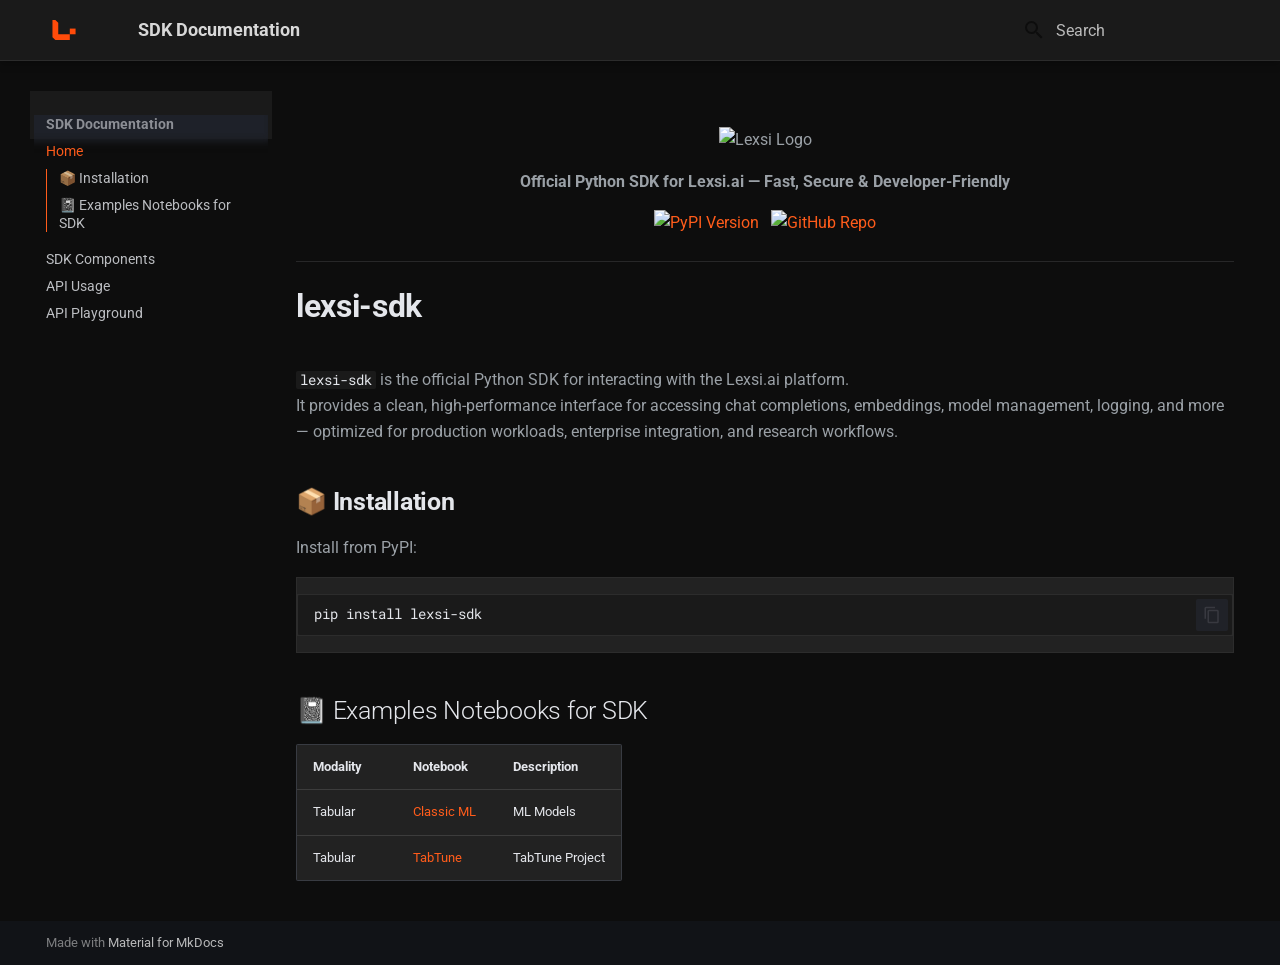
==== commit 29559e13: "deploy: 3487bc505f05342f8c626be304f73c8c8954ae24" ====
--- a/index.html
+++ b/index.html
@@ -282,10 +282,10 @@
     <ul class="md-nav__list" data-md-component="toc" data-md-scrollfix>
       
         <li class="md-nav__item">
-  <a href="#features" class="md-nav__link">
+  <a href="#installation" class="md-nav__link">
     <span class="md-ellipsis">
       
-        🚀 Features
+        📦 Installation
       
     </span>
   </a>
@@ -293,10 +293,10 @@
 </li>
       
         <li class="md-nav__item">
-  <a href="#installation" class="md-nav__link">
+  <a href="#examples-notebooks-for-sdk" class="md-nav__link">
     <span class="md-ellipsis">
       
-        📦 Installation
+        📓 Examples Notebooks for SDK
       
     </span>
   </a>
@@ -431,21 +431,32 @@
 <h1 id="lexsi-sdk"><strong>lexsi-sdk</strong><a class="headerlink" href="#lexsi-sdk" title="Permanent link">&para;</a></h1>
 <p><code>lexsi-sdk</code> is the official Python SDK for interacting with the Lexsi.ai platform.<br />
 It provides a clean, high-performance interface for accessing chat completions, embeddings, model management, logging, and more — optimized for production workloads, enterprise integration, and research workflows.</p>
-<hr />
-<h2 id="features">🚀 <strong>Features</strong><a class="headerlink" href="#features" title="Permanent link">&para;</a></h2>
-<ul>
-<li><strong>Simple, modern API client</strong> with async &amp; sync support  </li>
-<li><strong>Automatic retries</strong>, connection pooling, and HTTP/2  </li>
-<li><strong>Streaming support</strong> for chat completions  </li>
-<li><strong>Typed request/response models</strong> for reliability  </li>
-<li><strong>Secure authentication</strong> with API keys  </li>
-<li><strong>Lightweight</strong>, no heavy dependencies — ideal for serverless or microservices  </li>
-</ul>
-<hr />
 <h2 id="installation">📦 <strong>Installation</strong><a class="headerlink" href="#installation" title="Permanent link">&para;</a></h2>
 <p>Install from PyPI:</p>
 <div class="highlight"><pre><span></span><code>pip<span class="w"> </span>install<span class="w"> </span>lexsi-sdk
 </code></pre></div>
+<h2 id="examples-notebooks-for-sdk">📓 Examples Notebooks for SDK<a class="headerlink" href="#examples-notebooks-for-sdk" title="Permanent link">&para;</a></h2>
+<table>
+<thead>
+<tr>
+<th>Modality</th>
+<th>Notebook</th>
+<th>Description</th>
+</tr>
+</thead>
+<tbody>
+<tr>
+<td>Tabular</td>
+<td><a href="https://colab.research.google.com/drive/1gYRRyGWKealUhqE2MibK5YG_MycThE5e?usp=sharing">Classic ML</a></td>
+<td>ML Models</td>
+</tr>
+<tr>
+<td>Tabular</td>
+<td><a href="https://colab.research.google.com/drive/1vnu-iiKzgk5hG4-6Z9pLLoXsn0llJlZH?usp=sharing">TabTune</a></td>
+<td>TabTune Project</td>
+</tr>
+</tbody>
+</table>
 
 
 
